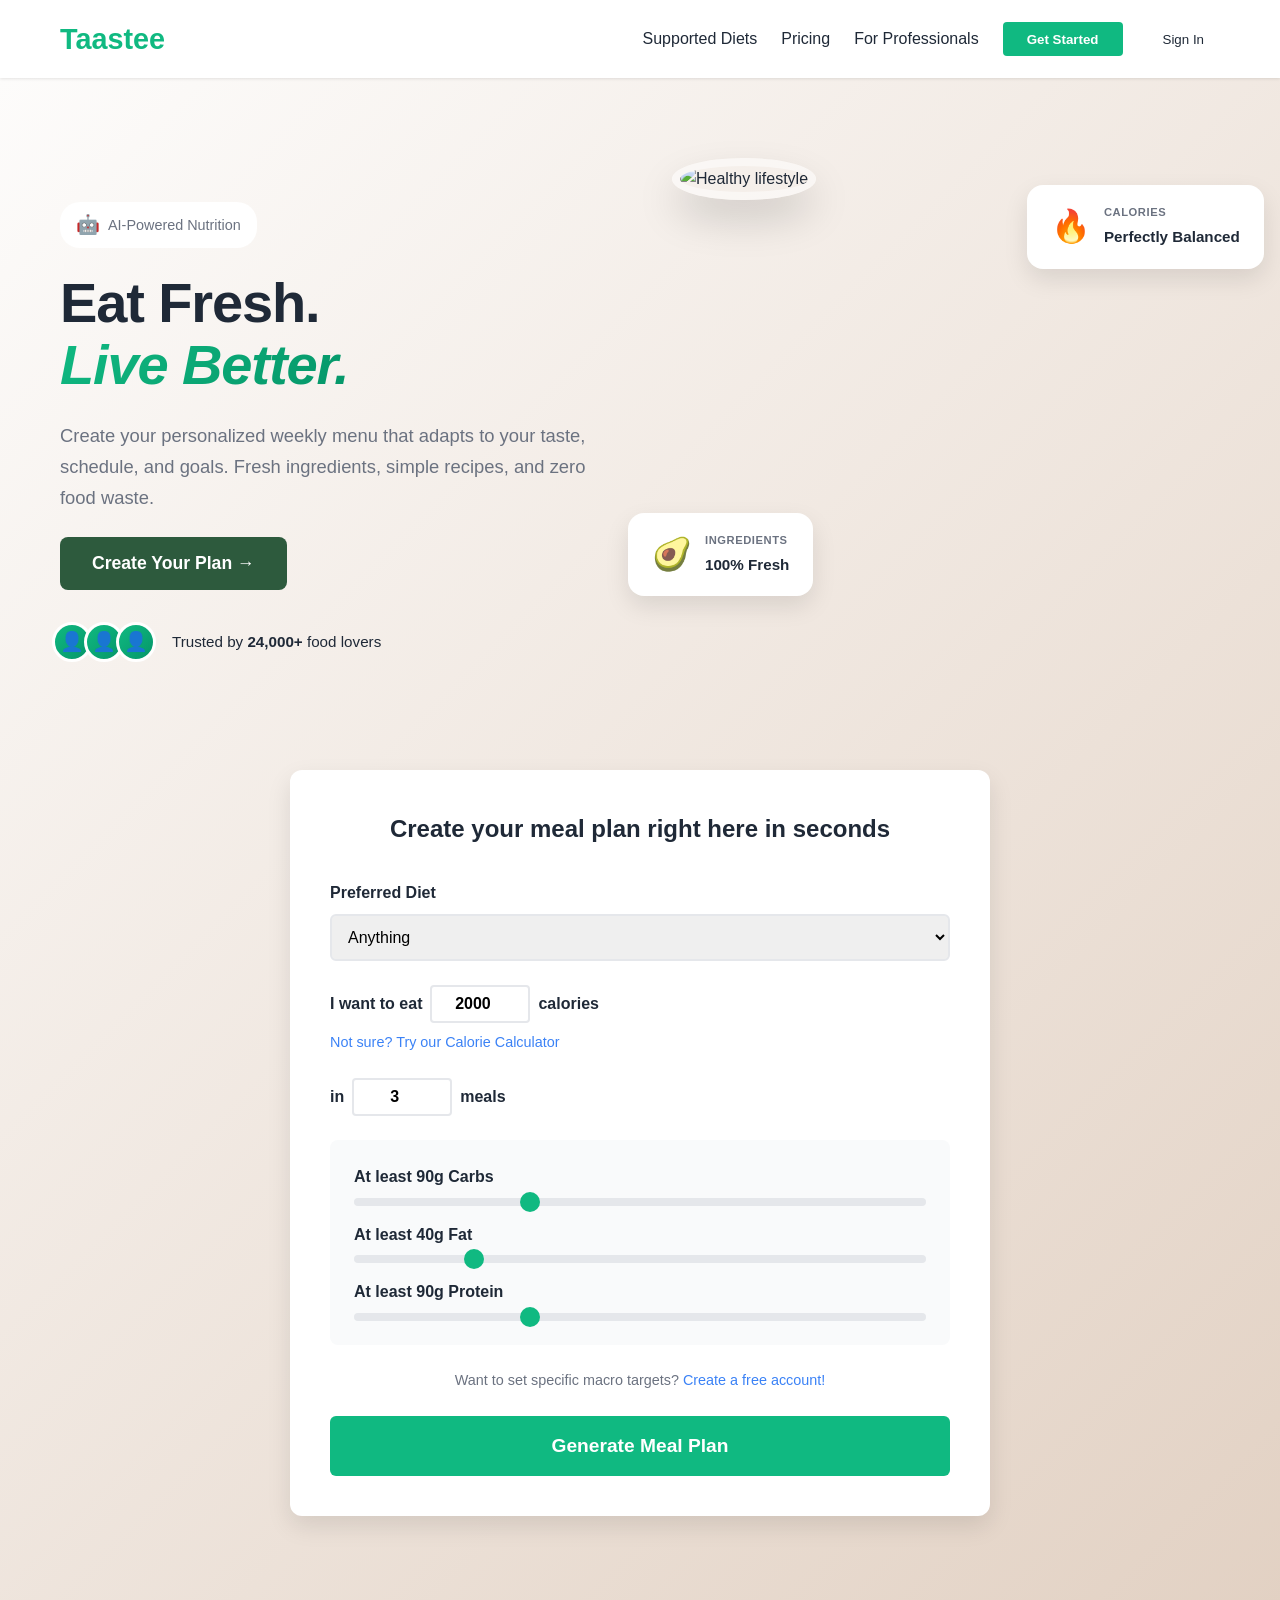
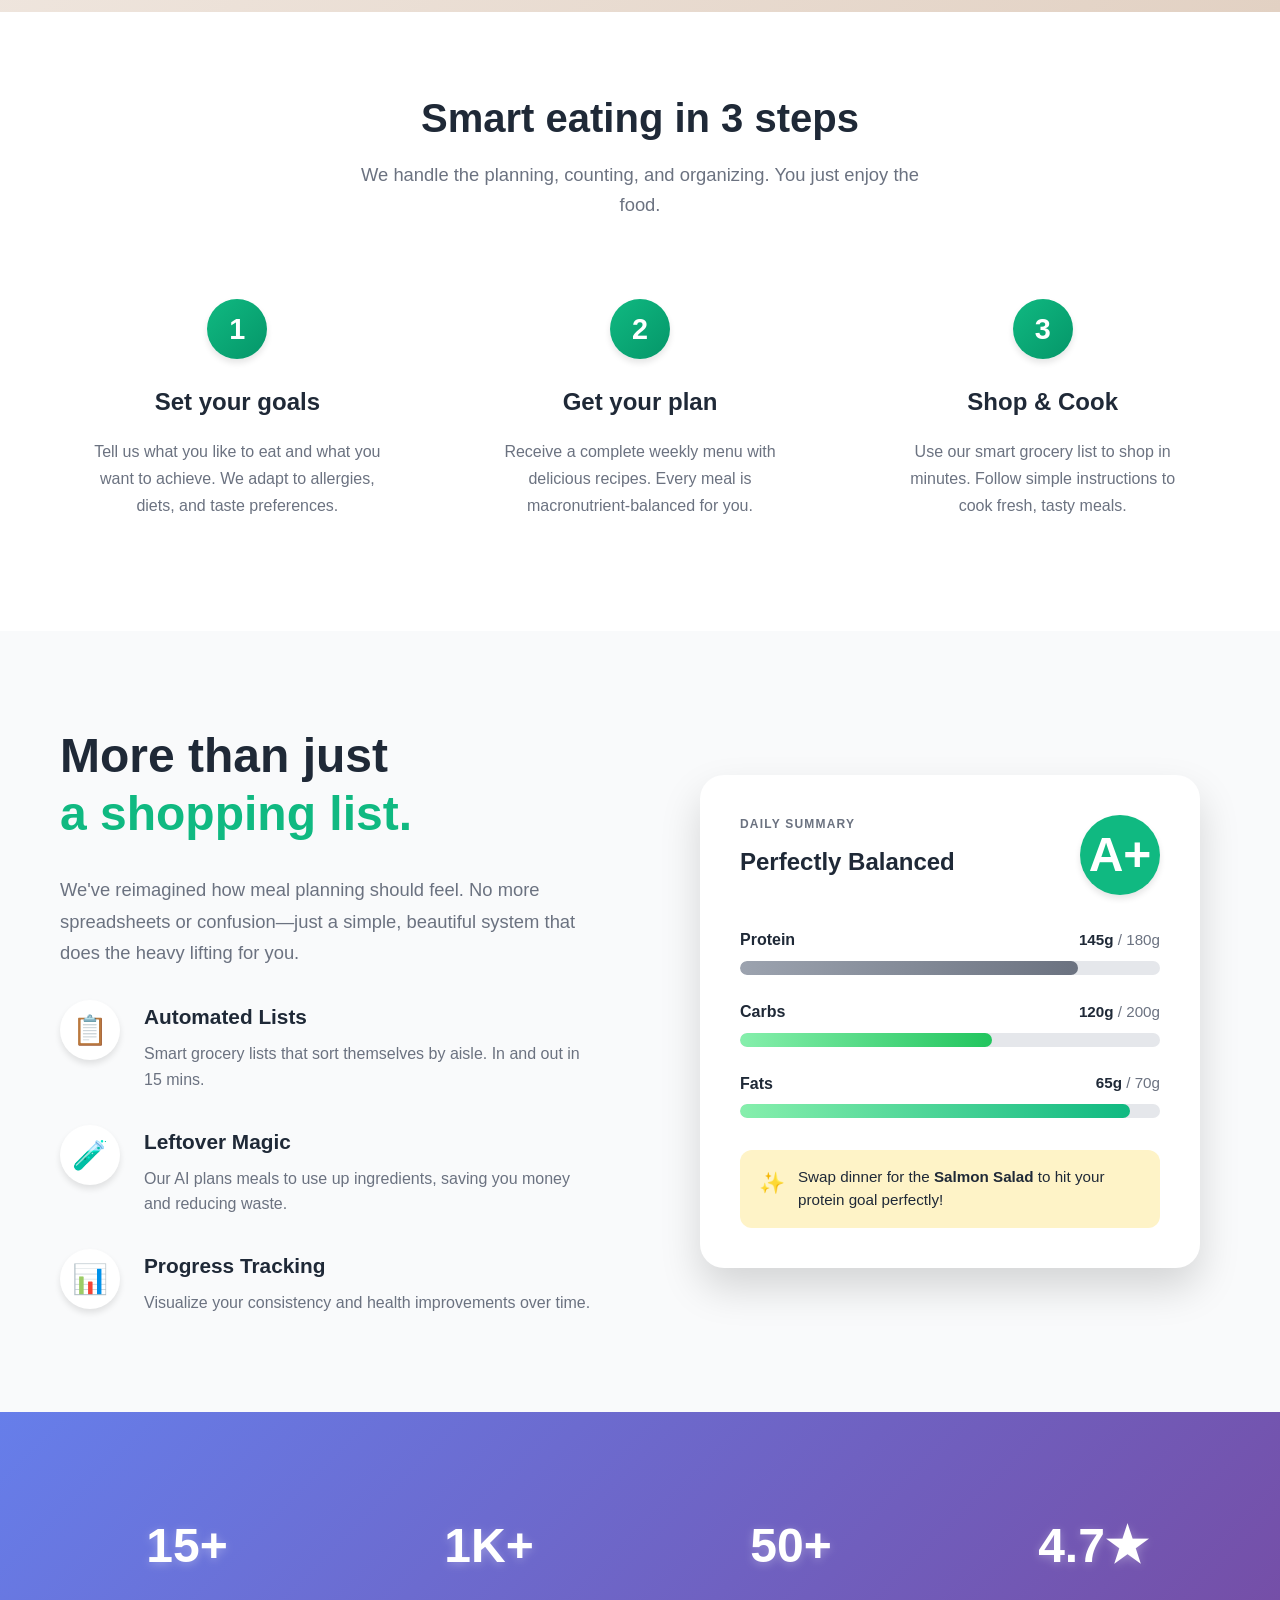
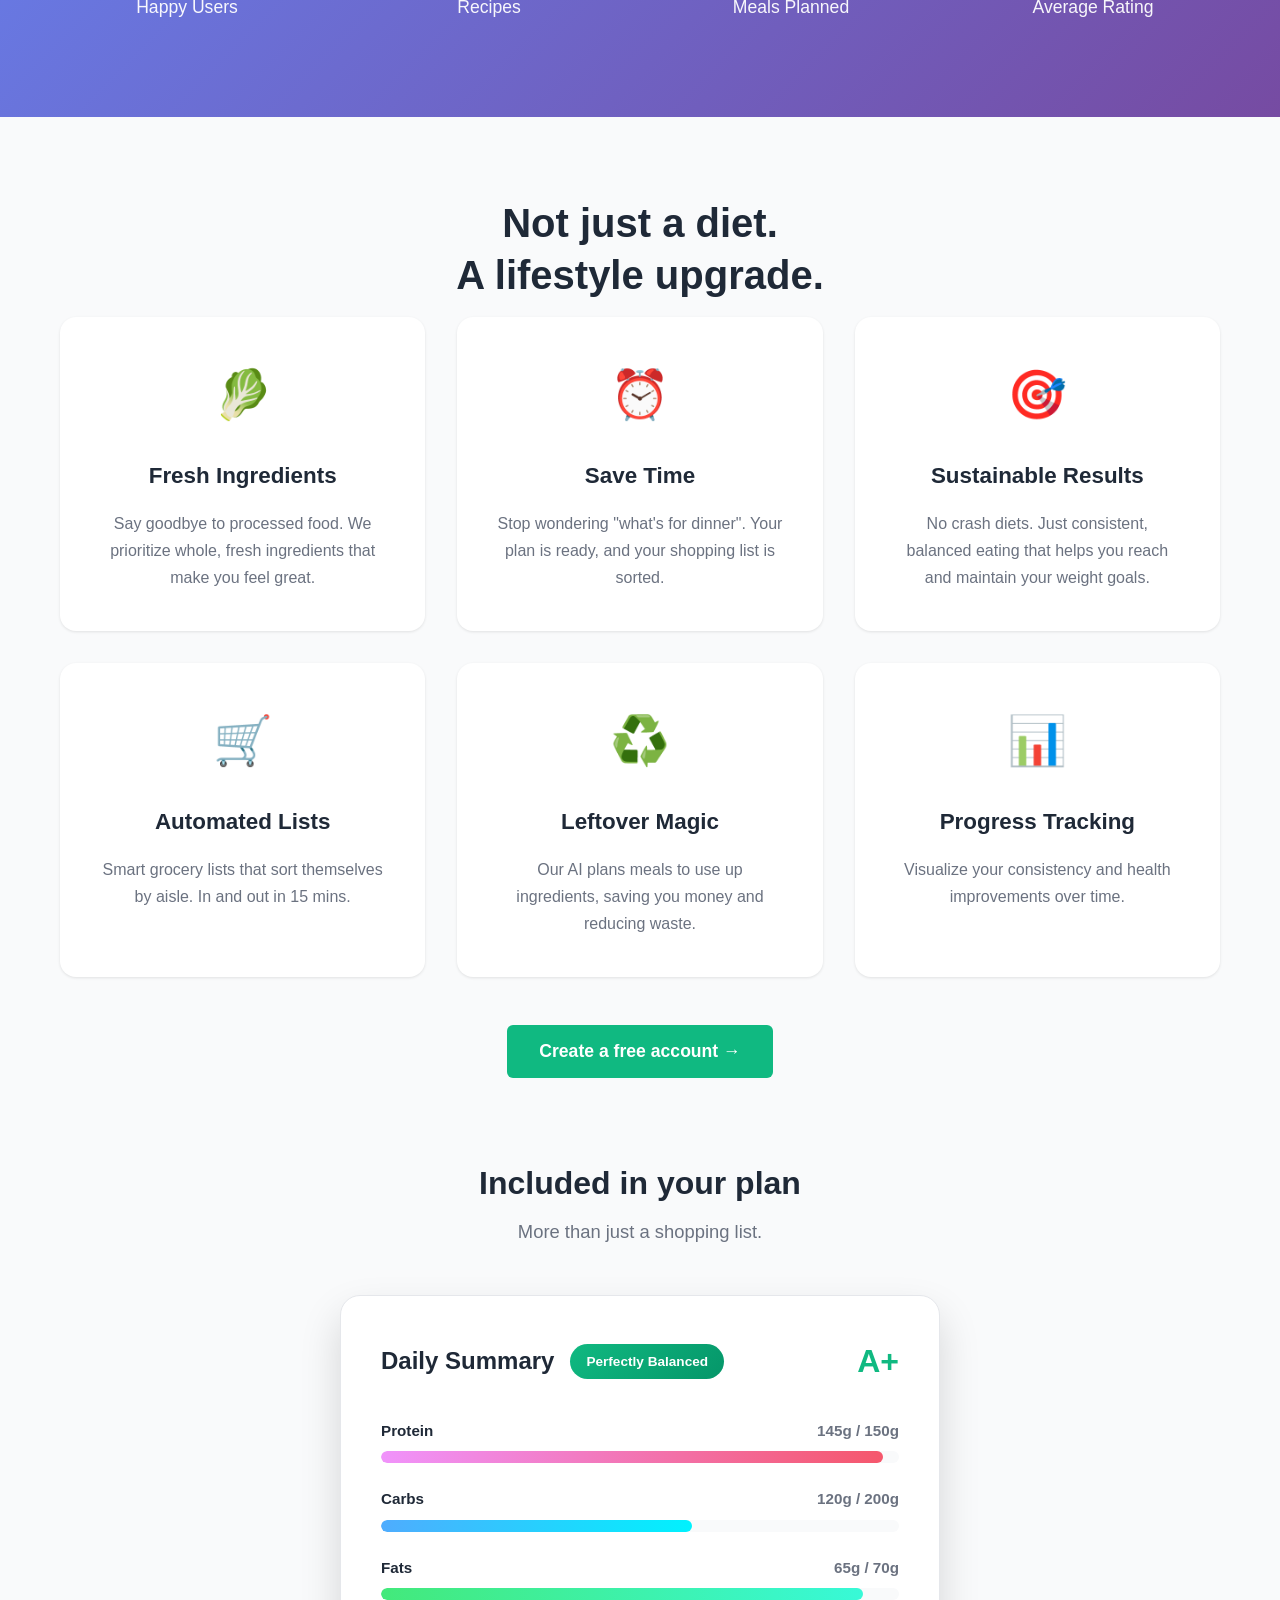
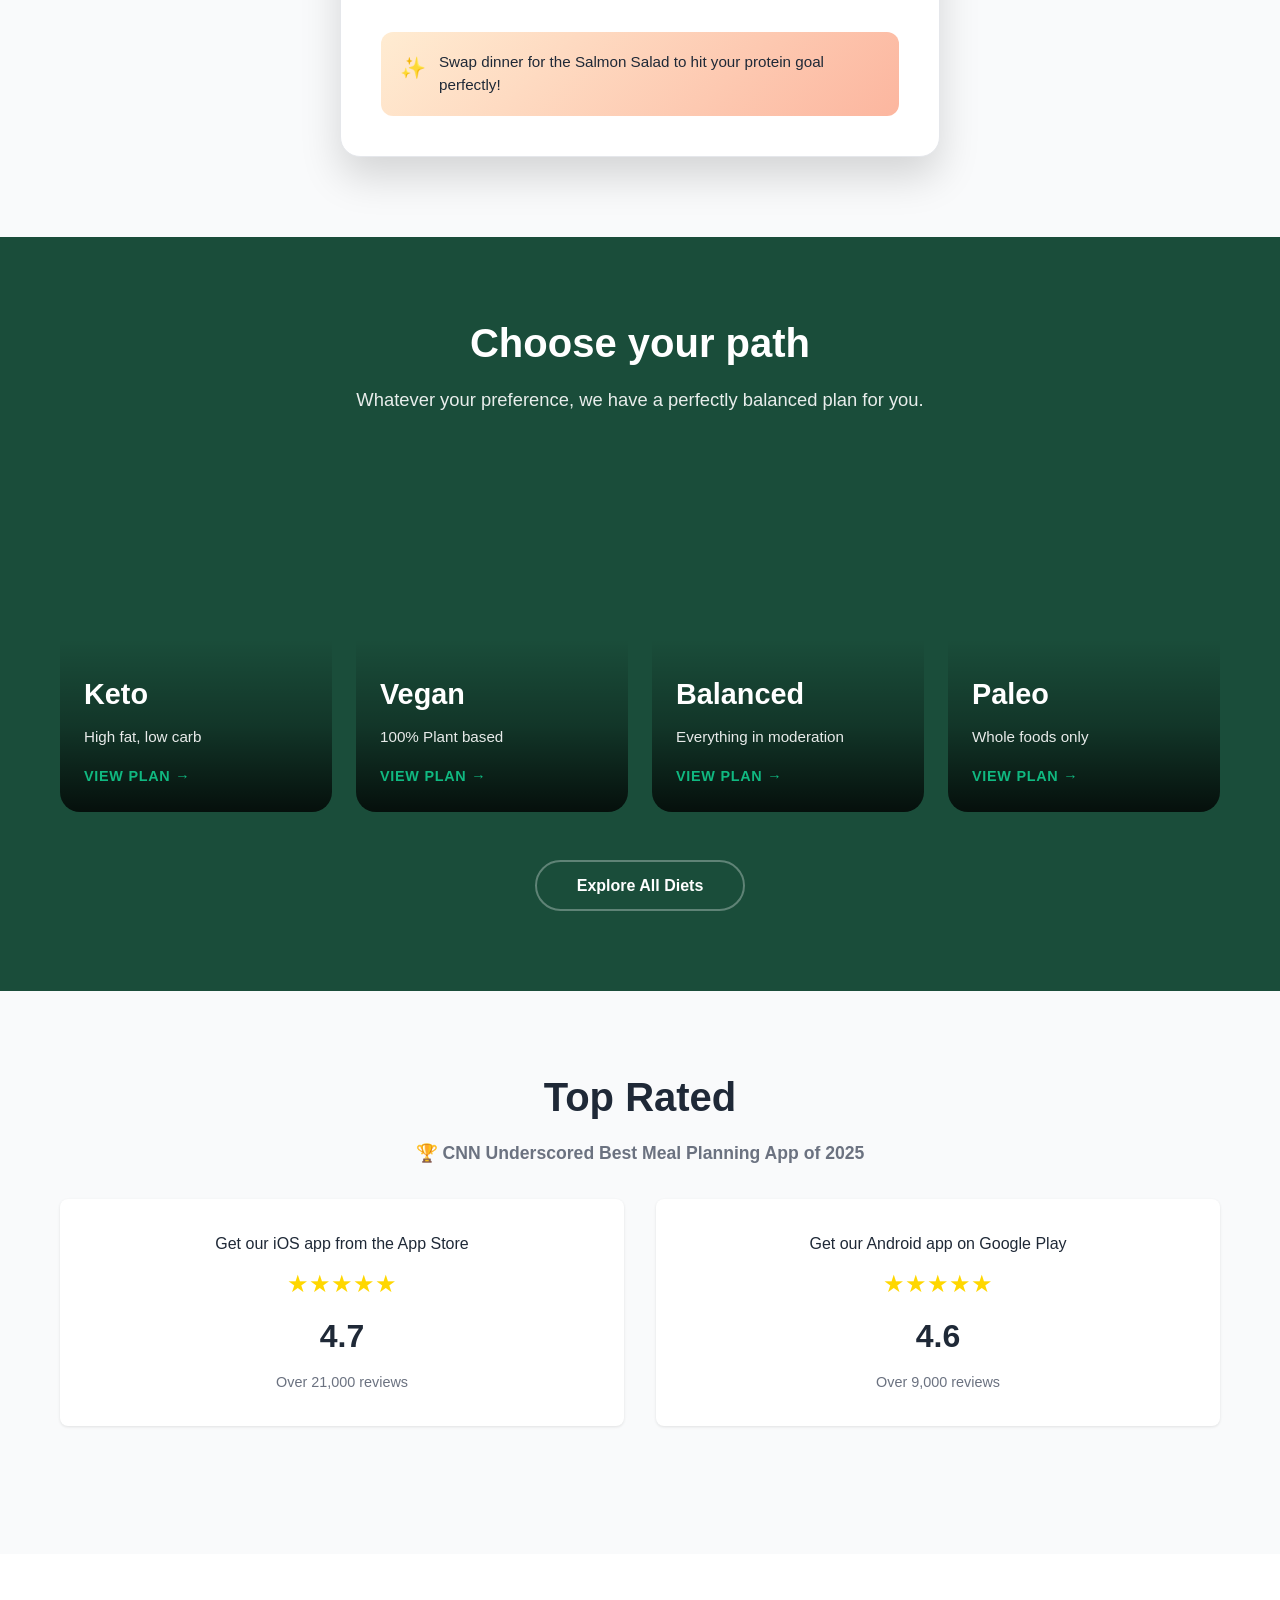
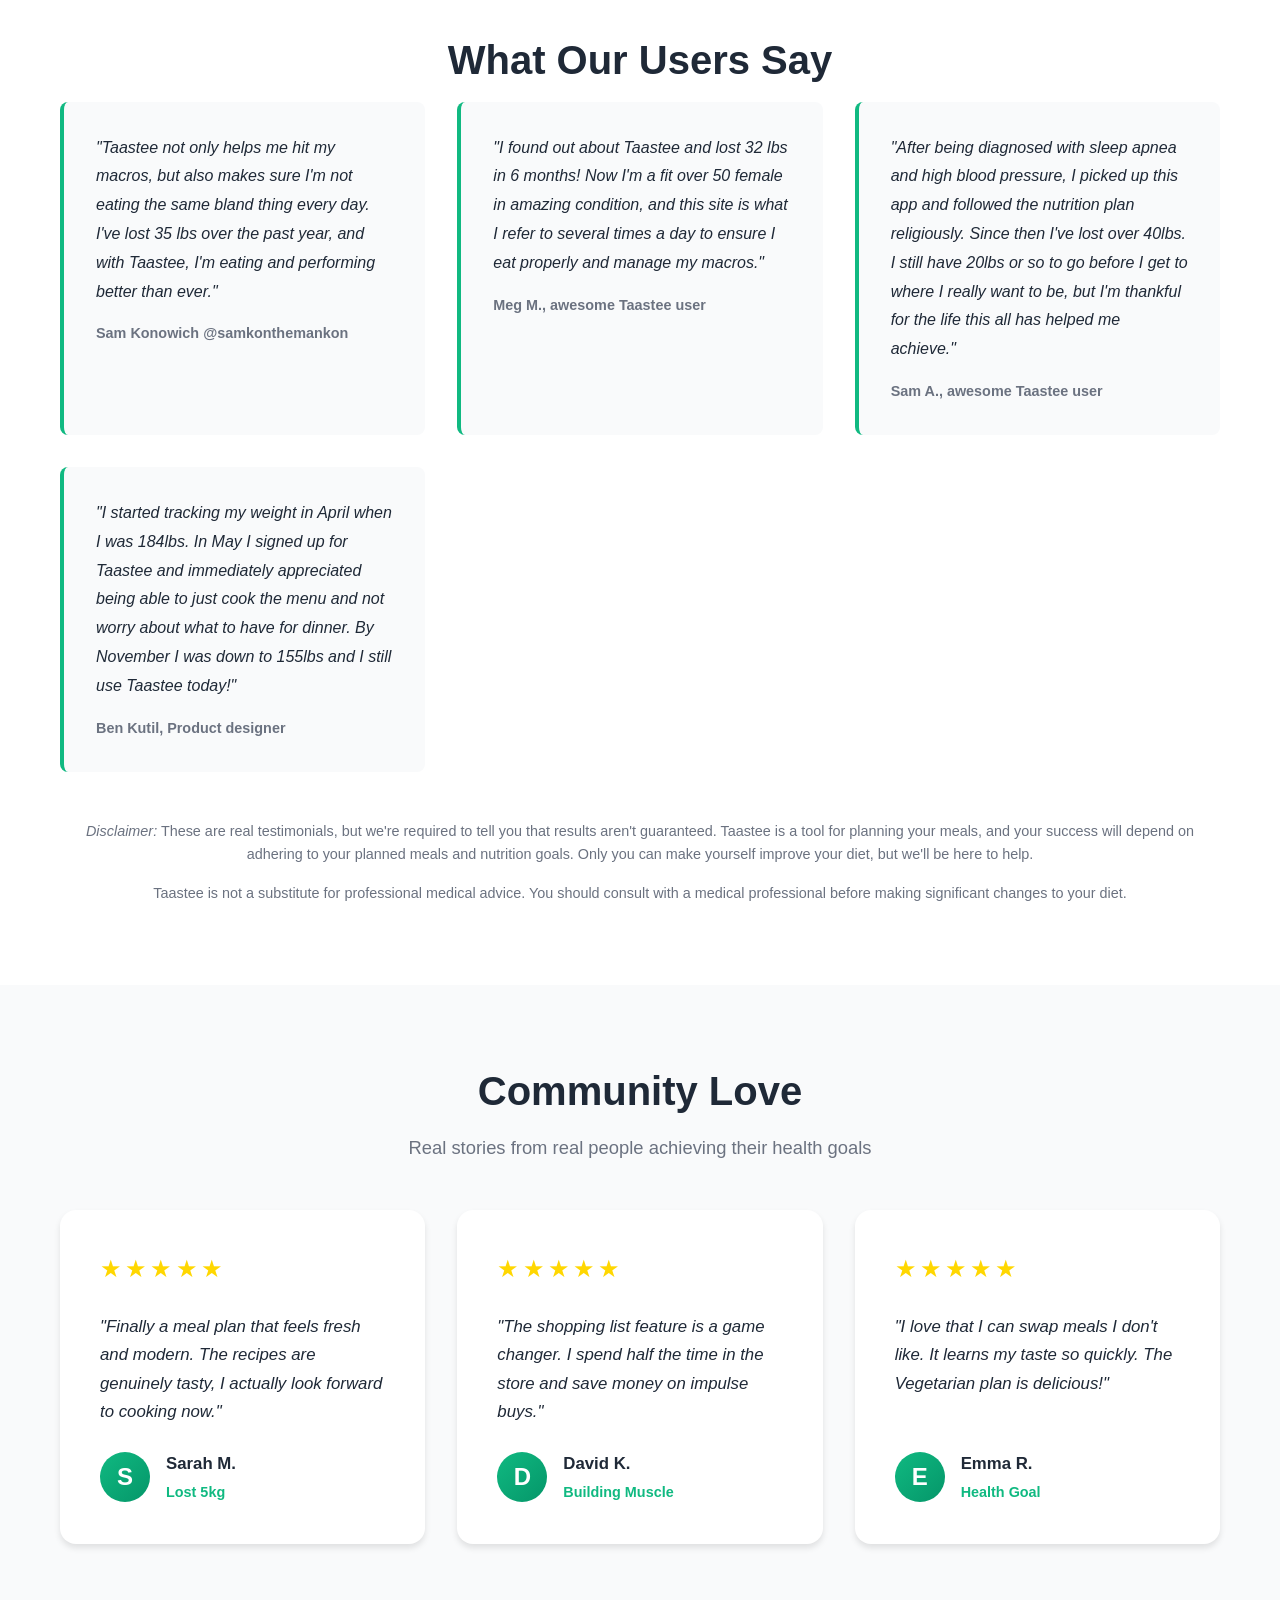
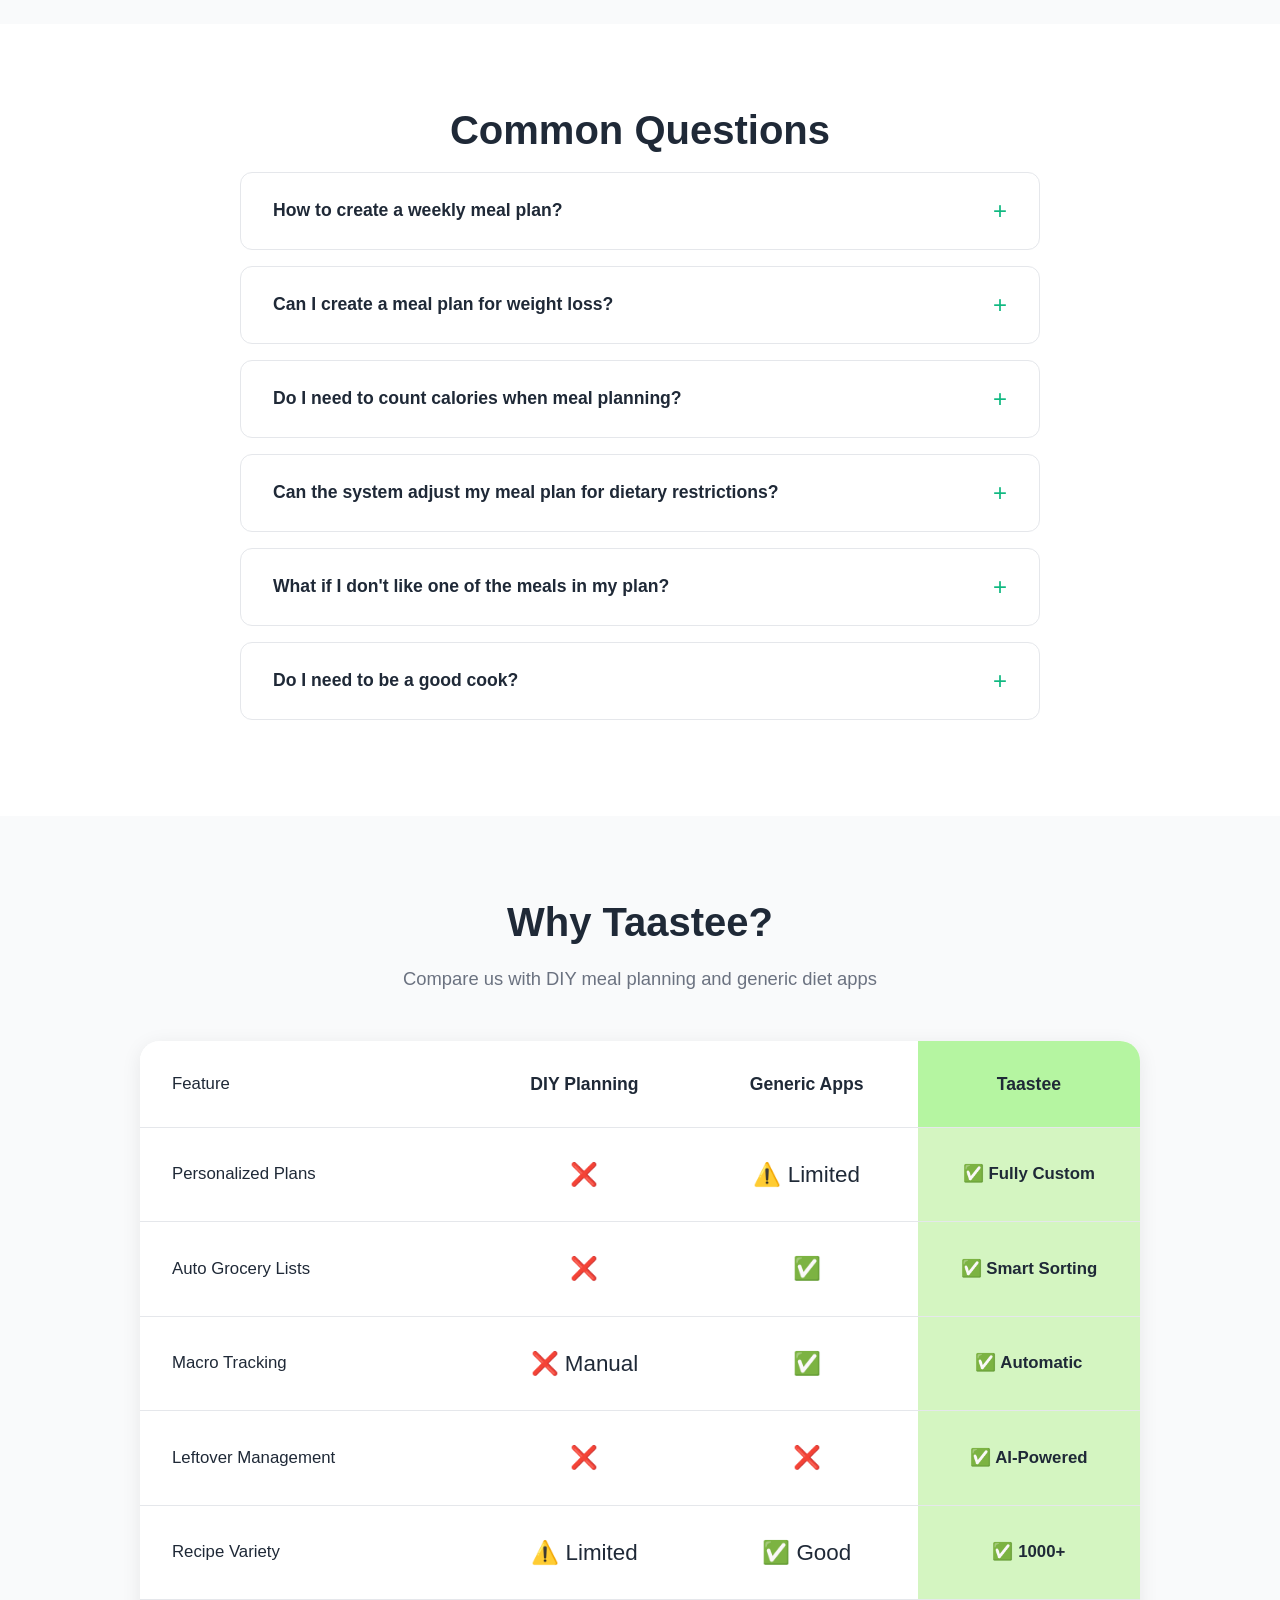
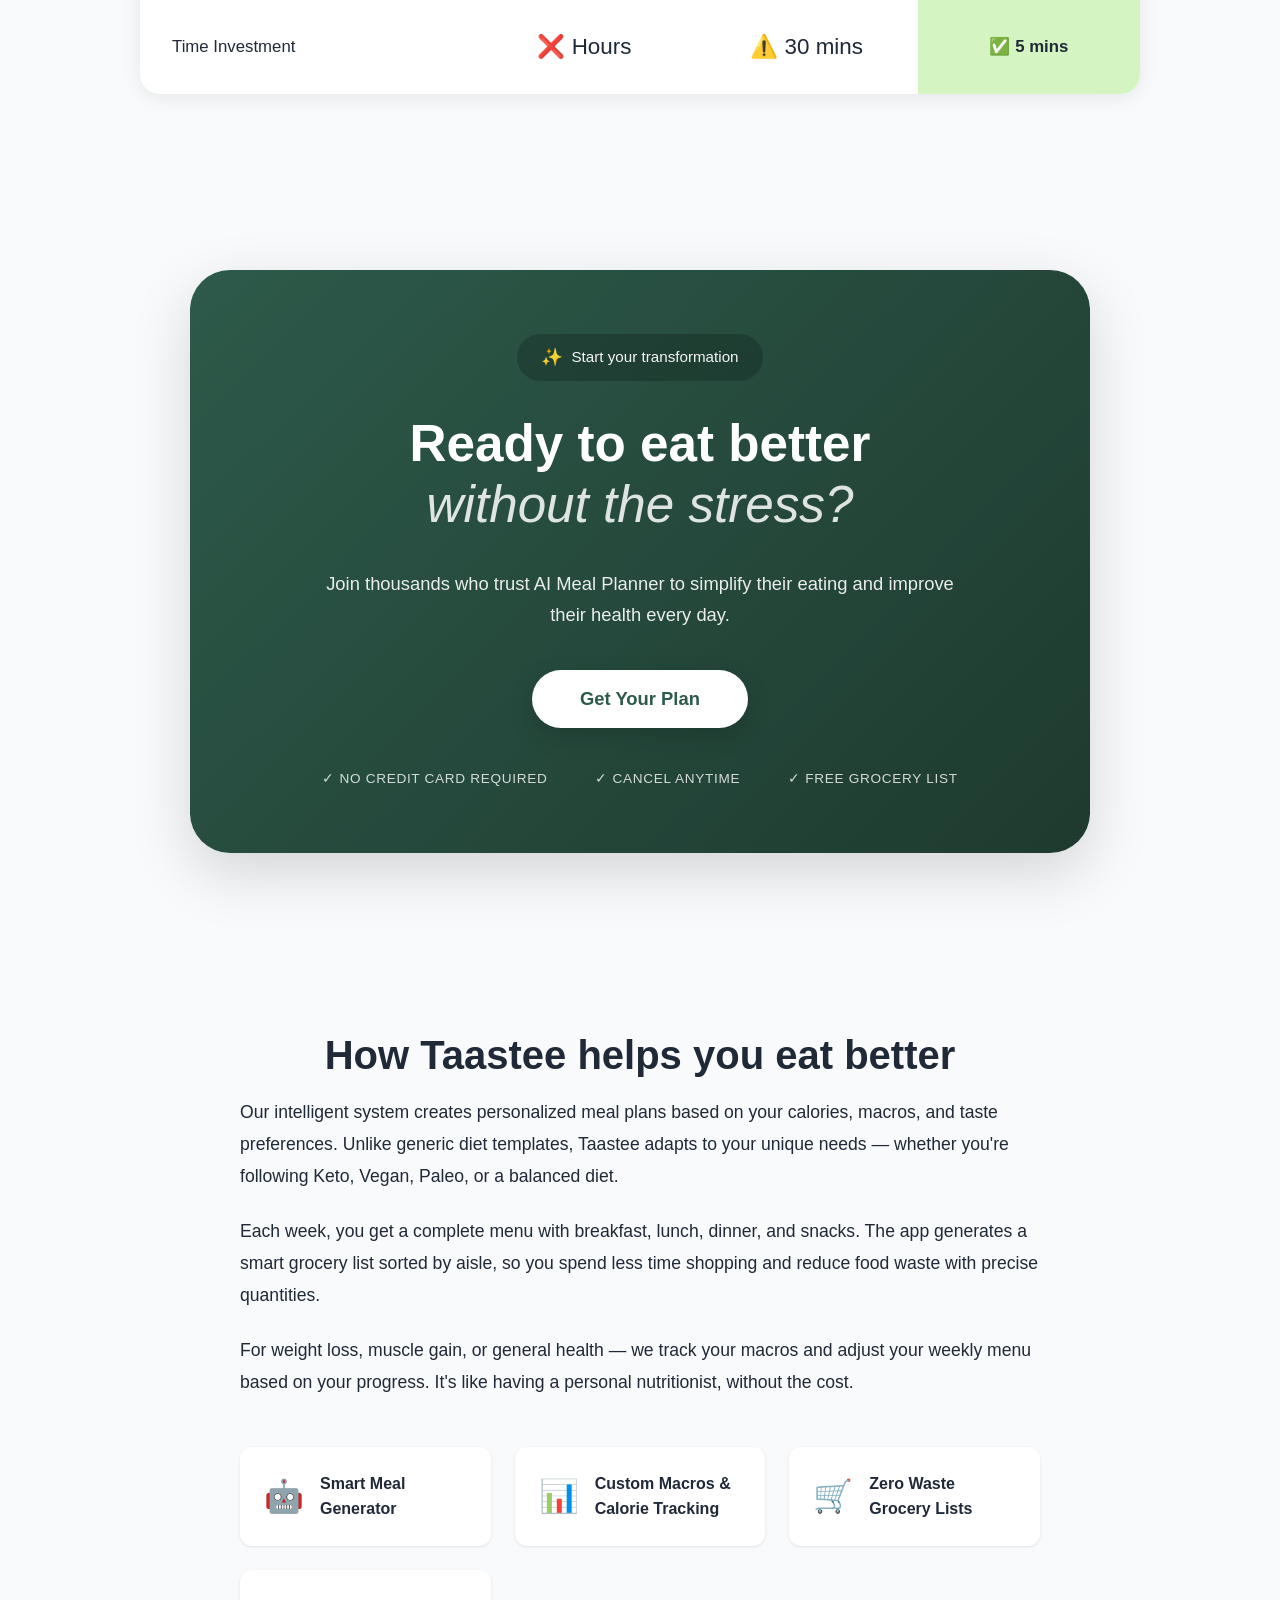
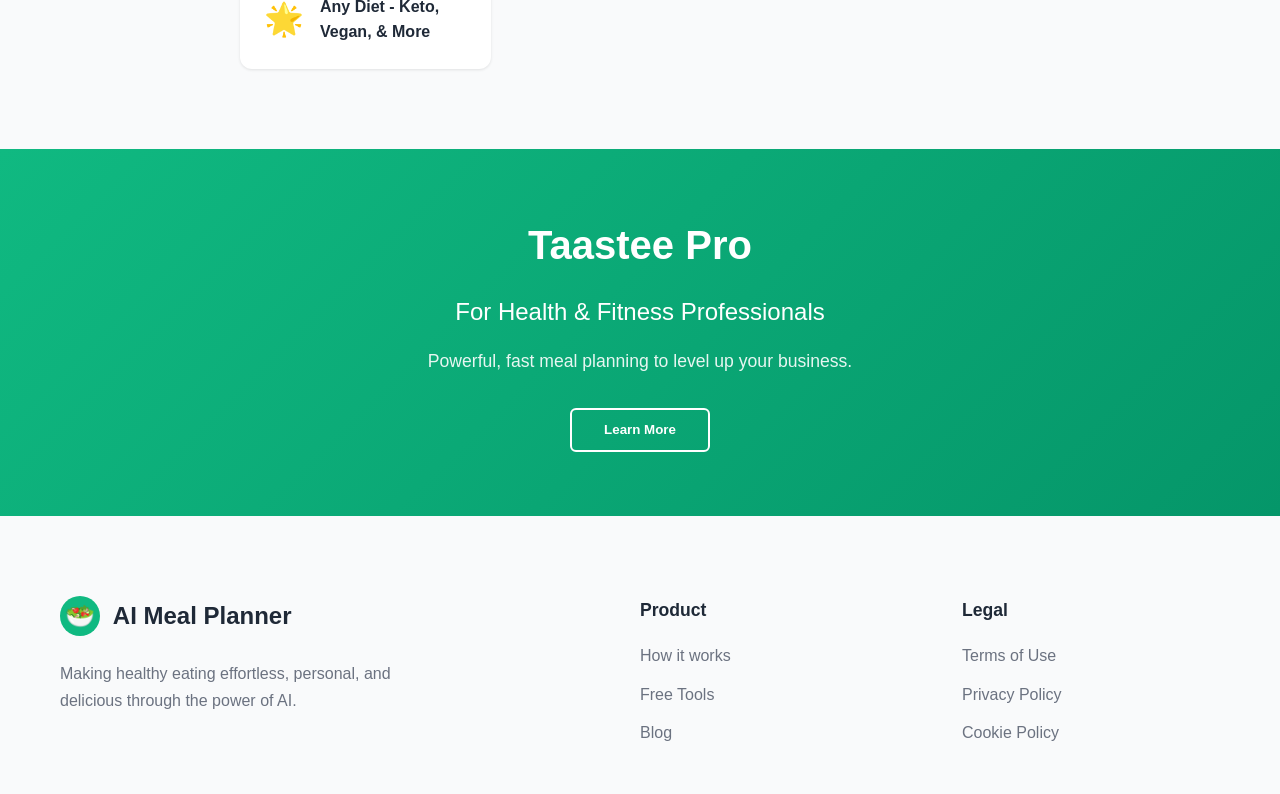
==== index.html @ df436e08 "update page" ====
<!DOCTYPE html>
<html lang="en">
<head>
    <meta charset="UTF-8">
    <meta name="viewport" content="width=device-width, initial-scale=1.0">
    <title>Taastee - Put your diet on autopilot</title>
    <link rel="stylesheet" href="styles.css">
</head>
<body>
    <!-- Navigation -->
    <nav class="navbar">
        <div class="container">
            <div class="nav-brand">
                <h1>Taastee</h1>
            </div>
            <div class="nav-links">
                <a href="#supported-diets">Supported Diets</a>
                <a href="#pricing">Pricing</a>
                <a href="#professionals">For Professionals</a>
                <a href="onboarding.html"><button class="btn-secondary">Get Started</button></a>
                <button class="btn-link">Sign In</button>
            </div>
        </div>
    </nav>

    <!-- Hero Section -->
    <section class="hero">
        <div class="container">
            <div class="hero-grid">
                <!-- Left Column -->
                <div class="hero-left">
                    <div class="trust-badge">
                        <span class="emoji">🤖</span> AI-Powered Nutrition
                    </div>
                    <h1 class="hero-title">Eat Fresh. <br><span class="highlight">Live Better.</span></h1>
                    <p class="hero-subtitle">
                        Create your personalized weekly menu that adapts to your taste, schedule, and goals. 
                        Fresh ingredients, simple recipes, and zero food waste.
                    </p>
                    <button class="btn-hero-cta" onclick="window.location.href='onboarding.html'">Create Your Plan →</button>
                    
                    <div class="trust-users">
                        <div class="user-avatars">
                            <div class="avatar">👤</div>
                            <div class="avatar">👤</div>
                            <div class="avatar">👤</div>
                        </div>
                        <p>Trusted by <strong>24,000+</strong> food lovers</p>
                    </div>
                </div>
                
                <!-- Right Column -->
                <div class="hero-right">
                    <div class="hero-image-container">
                        <img src="https://ai-mealplan.com/images/landing.png" alt="Healthy lifestyle" class="hero-image">
                        
                        <!-- Floating Badge: Calories -->
                        <div class="floating-badge badge-calories">
                            <span class="badge-emoji">🔥</span>
                            <div class="badge-text">
                                <small>CALORIES</small>
                                <strong>Perfectly Balanced</strong>
                            </div>
                        </div>
                        
                        <!-- Floating Badge: Ingredients -->
                        <div class="floating-badge badge-ingredients">
                            <span class="badge-emoji">🥑</span>
                            <div class="badge-text">
                                <small>INGREDIENTS</small>
                                <strong>100% Fresh</strong>
                            </div>
                        </div>
                    </div>
                </div>
            </div>
            
            <!-- Meal Plan Generator -->
            <div class="meal-plan-generator">
                <h2>Create your meal plan right here in seconds</h2>
                
                <div class="generator-form">
                    <div class="form-group">
                        <label>Preferred Diet</label>
                        <select id="diet-select" class="form-control">
                            <option value="anything">Anything</option>
                            <option value="keto">Keto</option>
                            <option value="mediterranean">Mediterranean</option>
                            <option value="paleo">Paleo</option>
                            <option value="vegan">Vegan</option>
                            <option value="vegetarian">Vegetarian</option>
                        </select>
                    </div>

                    <div class="form-group">
                        <label>I want to eat <input type="number" id="calories-input" class="calories-input" value="2000" min="1000" max="5000"> calories</label>
                        <a href="#" class="link-text">Not sure? Try our Calorie Calculator</a>
                    </div>

                    <div class="form-group">
                        <label>in <input type="number" id="meals-input" class="meals-input" value="3" min="1" max="6"> meals</label>
                    </div>

                    <div class="macros-group">
                        <div class="macro-item">
                            <label>At least <strong id="carbs-display">90g</strong> Carbs</label>
                            <input type="range" id="carbs-slider" class="macro-slider" min="0" max="300" value="90">
                        </div>
                        <div class="macro-item">
                            <label>At least <strong id="fat-display">40g</strong> Fat</label>
                            <input type="range" id="fat-slider" class="macro-slider" min="0" max="200" value="40">
                        </div>
                        <div class="macro-item">
                            <label>At least <strong id="protein-display">90g</strong> Protein</label>
                            <input type="range" id="protein-slider" class="macro-slider" min="0" max="300" value="90">
                        </div>
                    </div>

                    <p class="account-prompt">Want to set specific macro targets? <a href="onboarding.html">Create a free account!</a></p>

                    <button id="generate-btn" class="btn-primary btn-large" onclick="window.location.href='onboarding.html'">Generate Meal Plan</button>
                </div>

                <div id="meal-plan-result" class="meal-plan-result hidden"></div>
            </div>
        </div>
    </section>

    <!-- How It Works Section -->
    <section class="how-it-works">
        <div class="container">
            <h2 class="section-title">Smart eating in 3 steps</h2>
            <p class="section-subtitle">We handle the planning, counting, and organizing. You just enjoy the food.</p>
            
            <div class="steps-grid">
                <div class="step-card">
                    <div class="step-number">1</div>
                    <h3>Set your goals</h3>
                    <p>Tell us what you like to eat and what you want to achieve. We adapt to allergies, diets, and taste preferences.</p>
                </div>
                
                <div class="step-card">
                    <div class="step-number">2</div>
                    <h3>Get your plan</h3>
                    <p>Receive a complete weekly menu with delicious recipes. Every meal is macronutrient-balanced for you.</p>
                </div>
                
                <div class="step-card">
                    <div class="step-number">3</div>
                    <h3>Shop & Cook</h3>
                    <p>Use our smart grocery list to shop in minutes. Follow simple instructions to cook fresh, tasty meals.</p>
                </div>
            </div>
        </div>
    </section>

    <!-- More Than Just Section -->
    <section class="more-than-just">
        <div class="container">
            <div class="more-than-grid">
                <!-- Left Column -->
                <div class="more-than-left">
                    <h2 class="more-than-title">More than just <br><span class="highlight-green">a shopping list.</span></h2>
                    <p class="more-than-subtitle">We've reimagined how meal planning should feel. No more spreadsheets or confusion—just a simple, beautiful system that does the heavy lifting for you.</p>
                    
                    <div class="feature-list">
                        <div class="feature-list-item">
                            <div class="feature-icon-circle">
                                <span>📋</span>
                            </div>
                            <div class="feature-content">
                                <h3>Automated Lists</h3>
                                <p>Smart grocery lists that sort themselves by aisle. In and out in 15 mins.</p>
                            </div>
                        </div>
                        
                        <div class="feature-list-item">
                            <div class="feature-icon-circle">
                                <span>🧪</span>
                            </div>
                            <div class="feature-content">
                                <h3>Leftover Magic</h3>
                                <p>Our AI plans meals to use up ingredients, saving you money and reducing waste.</p>
                            </div>
                        </div>
                        
                        <div class="feature-list-item">
                            <div class="feature-icon-circle">
                                <span>📊</span>
                            </div>
                            <div class="feature-content">
                                <h3>Progress Tracking</h3>
                                <p>Visualize your consistency and health improvements over time.</p>
                            </div>
                        </div>
                    </div>
                </div>
                
                <!-- Right Column -->
                <div class="more-than-right">
                    <div class="daily-summary-card-large">
                        <div class="summary-header-large">
                            <div class="summary-header-top">
                                <div>
                                    <p class="summary-label">DAILY SUMMARY</p>
                                    <h3 class="summary-status">Perfectly Balanced</h3>
                                </div>
                                <span class="summary-grade-large">A+</span>
                            </div>
                        </div>
                        
                        <div class="macro-bars-large">
                            <div class="macro-bar-item-large">
                                <div class="macro-bar-header">
                                    <span class="macro-name">Protein</span>
                                    <span class="macro-values"><strong>145g</strong> / 180g</span>
                                </div>
                                <div class="progress-bar-large">
                                    <div class="progress-fill-large protein" style="width: 80.5%;"></div>
                                </div>
                            </div>
                            
                            <div class="macro-bar-item-large">
                                <div class="macro-bar-header">
                                    <span class="macro-name">Carbs</span>
                                    <span class="macro-values"><strong>120g</strong> / 200g</span>
                                </div>
                                <div class="progress-bar-large">
                                    <div class="progress-fill-large carbs" style="width: 60%;"></div>
                                </div>
                            </div>
                            
                            <div class="macro-bar-item-large">
                                <div class="macro-bar-header">
                                    <span class="macro-name">Fats</span>
                                    <span class="macro-values"><strong>65g</strong> / 70g</span>
                                </div>
                                <div class="progress-bar-large">
                                    <div class="progress-fill-large fats" style="width: 92.8%;"></div>
                                </div>
                            </div>
                        </div>
                        
                        <div class="summary-tip-large">
                            <span class="tip-emoji">✨</span>
                            <p>Swap dinner for the <strong>Salmon Salad</strong> to hit your protein goal perfectly!</p>
                        </div>
                    </div>
                </div>
            </div>
        </div>
    </section>

    <!-- Stats Section -->
    <section class="stats-section">
        <div class="container">
            <div class="stats-grid">
                <div class="stat-item">
                    <div class="stat-number">15K+</div>
                    <p>Happy Users</p>
                </div>
                <div class="stat-item">
                    <div class="stat-number">1000+</div>
                    <p>Recipes</p>
                </div>
                <div class="stat-item">
                    <div class="stat-number">50K+</div>
                    <p>Meals Planned</p>
                </div>
                <div class="stat-item">
                    <div class="stat-number">4.7★</div>
                    <p>Average Rating</p>
                </div>
            </div>
        </div>
    </section>

    <!-- Features Section -->
    <section class="features">
        <div class="container">
            <h2 class="section-title">Not just a diet. <br>A lifestyle upgrade.</h2>
            
            <div class="features-grid">
                <div class="feature-card">
                    <div class="feature-icon">🥬</div>
                    <h3>Fresh Ingredients</h3>
                    <p>Say goodbye to processed food. We prioritize whole, fresh ingredients that make you feel great.</p>
                </div>
                
                <div class="feature-card">
                    <div class="feature-icon">⏰</div>
                    <h3>Save Time</h3>
                    <p>Stop wondering "what's for dinner". Your plan is ready, and your shopping list is sorted.</p>
                </div>
                
                <div class="feature-card">
                    <div class="feature-icon">🎯</div>
                    <h3>Sustainable Results</h3>
                    <p>No crash diets. Just consistent, balanced eating that helps you reach and maintain your weight goals.</p>
                </div>
                
                <div class="feature-card">
                    <div class="feature-icon">🛒</div>
                    <h3>Automated Lists</h3>
                    <p>Smart grocery lists that sort themselves by aisle. In and out in 15 mins.</p>
                </div>
                
                <div class="feature-card">
                    <div class="feature-icon">♻️</div>
                    <h3>Leftover Magic</h3>
                    <p>Our AI plans meals to use up ingredients, saving you money and reducing waste.</p>
                </div>
                
                <div class="feature-card">
                    <div class="feature-icon">📊</div>
                    <h3>Progress Tracking</h3>
                    <p>Visualize your consistency and health improvements over time.</p>
                </div>
            </div>

            <div class="cta-section">
                <a href="onboarding.html"><button class="btn-primary">Create a free account →</button></a>
            </div>

            <!-- Progress Tracking Showcase -->
            <div class="progress-showcase">
                <h3>Included in your plan</h3>
                <p class="showcase-subtitle">More than just a shopping list.</p>
                
                <div class="daily-summary-card">
                    <div class="summary-header">
                        <h4>Daily Summary</h4>
                        <span class="summary-badge">Perfectly Balanced</span>
                        <span class="summary-grade">A+</span>
                    </div>
                    <div class="macro-bars">
                        <div class="macro-bar-item">
                            <label>Protein <span>145g / 150g</span></label>
                            <div class="progress-bar">
                                <div class="progress-fill protein" style="width: 97%;"></div>
                            </div>
                        </div>
                        <div class="macro-bar-item">
                            <label>Carbs <span>120g / 200g</span></label>
                            <div class="progress-bar">
                                <div class="progress-fill carbs" style="width: 60%;"></div>
                            </div>
                        </div>
                        <div class="macro-bar-item">
                            <label>Fats <span>65g / 70g</span></label>
                            <div class="progress-bar">
                                <div class="progress-fill fats" style="width: 93%;"></div>
                            </div>
                        </div>
                    </div>
                    <div class="summary-tip">
                        <span class="tip-emoji">✨</span>
                        <p>Swap dinner for the Salmon Salad to hit your protein goal perfectly!</p>
                    </div>
                </div>
            </div>
        </div>
    </section>

    <!-- Diet Plans Section -->
    <section class="diet-plans">
        <div class="container">
            <h2 class="section-title">Choose your path</h2>
            <p class="section-subtitle">Whatever your preference, we have a perfectly balanced plan for you.</p>
            
            <div class="diet-cards-grid">
                <a href="onboarding.html" class="diet-card">
                    <div class="diet-card-image" style="background-image: url('https://ai-mealplan.com/images/keto_plan.webp');">
                        <div class="diet-card-overlay">
                            <h3>Keto</h3>
                            <p>High fat, low carb</p>
                            <span class="diet-link">VIEW PLAN →</span>
                        </div>
                    </div>
                </a>
                
                <a href="onboarding.html" class="diet-card">
                    <div class="diet-card-image" style="background-image: url('https://ai-mealplan.com/images/vegan.webp');">
                        <div class="diet-card-overlay">
                            <h3>Vegan</h3>
                            <p>100% Plant based</p>
                            <span class="diet-link">VIEW PLAN →</span>
                        </div>
                    </div>
                </a>
                
                <a href="onboarding.html" class="diet-card">
                    <div class="diet-card-image" style="background-image: url('https://ai-mealplan.com/images/balanced.webp');">
                        <div class="diet-card-overlay">
                            <h3>Balanced</h3>
                            <p>Everything in moderation</p>
                            <span class="diet-link">VIEW PLAN →</span>
                        </div>
                    </div>
                </a>
                
                <a href="onboarding.html" class="diet-card">
                    <div class="diet-card-image" style="background-image: url('https://ai-mealplan.com/images/paleo.webp');">
                        <div class="diet-card-overlay">
                            <h3>Paleo</h3>
                            <p>Whole foods only</p>
                            <span class="diet-link">VIEW PLAN →</span>
                        </div>
                    </div>
                </a>
            </div>
            
            <div class="cta-section">
                <button class="btn-explore-diets">Explore All Diets</button>
            </div>
        </div>
    </section>

    <!-- Ratings Section -->
    <section class="ratings">
        <div class="container">
            <h2 class="section-title">Top Rated</h2>
            <p class="rating-badge">🏆 CNN Underscored Best Meal Planning App of 2025</p>
            
            <div class="ratings-grid">
                <div class="rating-item">
                    <p>Get our iOS app from the App Store</p>
                    <div class="stars">★★★★★</div>
                    <p class="rating-text"><strong>4.7</strong></p>
                    <p class="rating-count">Over 21,000 reviews</p>
                </div>
                
                <div class="rating-item">
                    <p>Get our Android app on Google Play</p>
                    <div class="stars">★★★★★</div>
                    <p class="rating-text"><strong>4.6</strong></p>
                    <p class="rating-count">Over 9,000 reviews</p>
                </div>
            </div>
        </div>
    </section>

    <!-- Testimonials Section -->
    <section class="testimonials">
        <div class="container">
            <h2 class="section-title">What Our Users Say</h2>
            
            <div class="testimonials-grid">
                <div class="testimonial-card">
                    <blockquote>
                        "Taastee not only helps me hit my macros, but also makes sure I'm not eating the same bland thing every day. I've lost 35 lbs over the past year, and with Taastee, I'm eating and performing better than ever."
                    </blockquote>
                    <cite>Sam Konowich @samkonthemankon</cite>
                </div>
                
                <div class="testimonial-card">
                    <blockquote>
                        "I found out about Taastee and lost 32 lbs in 6 months! Now I'm a fit over 50 female in amazing condition, and this site is what I refer to several times a day to ensure I eat properly and manage my macros."
                    </blockquote>
                    <cite>Meg M., awesome Taastee user</cite>
                </div>
                
                <div class="testimonial-card">
                    <blockquote>
                        "After being diagnosed with sleep apnea and high blood pressure, I picked up this app and followed the nutrition plan religiously. Since then I've lost over 40lbs. I still have 20lbs or so to go before I get to where I really want to be, but I'm thankful for the life this all has helped me achieve."
                    </blockquote>
                    <cite>Sam A., awesome Taastee user</cite>
                </div>
                
                <div class="testimonial-card">
                    <blockquote>
                        "I started tracking my weight in April when I was 184lbs. In May I signed up for Taastee and immediately appreciated being able to just cook the menu and not worry about what to have for dinner. By November I was down to 155lbs and I still use Taastee today!"
                    </blockquote>
                    <cite>Ben Kutil, Product designer</cite>
                </div>
            </div>

            <p class="disclaimer">
                <em>Disclaimer:</em> These are real testimonials, but we're required to tell you that results aren't guaranteed. 
                Taastee is a tool for planning your meals, and your success will depend on adhering to your planned meals and nutrition goals. 
                Only you can make yourself improve your diet, but we'll be here to help.
            </p>
            <p class="disclaimer">
                Taastee is not a substitute for professional medical advice. You should consult with a medical professional before making significant changes to your diet.
            </p>
        </div>
    </section>

    <!-- Community Love Section -->
    <section class="community-love">
        <div class="container">
            <h2 class="section-title">Community Love</h2>
            <p class="section-subtitle">Real stories from real people achieving their health goals</p>
            
            <div class="love-cards-grid">
                <div class="love-card">
                    <div class="stars-rating">★★★★★</div>
                    <blockquote>
                        "Finally a meal plan that feels fresh and modern. The recipes are genuinely tasty, I actually look forward to cooking now."
                    </blockquote>
                    <div class="love-author">
                        <div class="author-avatar">S</div>
                        <div>
                            <strong>Sarah M.</strong>
                            <p class="author-achievement">Lost 5kg</p>
                        </div>
                    </div>
                </div>
                
                <div class="love-card">
                    <div class="stars-rating">★★★★★</div>
                    <blockquote>
                        "The shopping list feature is a game changer. I spend half the time in the store and save money on impulse buys."
                    </blockquote>
                    <div class="love-author">
                        <div class="author-avatar">D</div>
                        <div>
                            <strong>David K.</strong>
                            <p class="author-achievement">Building Muscle</p>
                        </div>
                    </div>
                </div>
                
                <div class="love-card">
                    <div class="stars-rating">★★★★★</div>
                    <blockquote>
                        "I love that I can swap meals I don't like. It learns my taste so quickly. The Vegetarian plan is delicious!"
                    </blockquote>
                    <div class="love-author">
                        <div class="author-avatar">E</div>
                        <div>
                            <strong>Emma R.</strong>
                            <p class="author-achievement">Health Goal</p>
                        </div>
                    </div>
                </div>
            </div>
        </div>
    </section>

    <!-- FAQ Section -->
    <section class="faq">
        <div class="container">
            <h2 class="section-title">Common Questions</h2>
            
            <div class="faq-list">
                <div class="faq-item">
                    <button class="faq-question">
                        <span>How to create a weekly meal plan?</span>
                        <span class="faq-icon">+</span>
                    </button>
                    <div class="faq-answer">
                        <p>Click "Generate Meal Plan" and answer a few questions about your goals, dietary preferences, and restrictions. Our system then generates a personalized weekly meal plan for you—no manual setup needed!</p>
                    </div>
                </div>
                
                <div class="faq-item">
                    <button class="faq-question">
                        <span>Can I create a meal plan for weight loss?</span>
                        <span class="faq-icon">+</span>
                    </button>
                    <div class="faq-answer">
                        <p>Absolutely! Just set your calorie target based on your weight loss goals. The system will calculate your calorie deficit and create a balanced plan that helps you lose weight sustainably—typically 0.5–1 kg per week.</p>
                    </div>
                </div>
                
                <div class="faq-item">
                    <button class="faq-question">
                        <span>Do I need to count calories when meal planning?</span>
                        <span class="faq-icon">+</span>
                    </button>
                    <div class="faq-answer">
                        <p>No! That's the beauty of Taastee. We do all the calorie and macro counting for you. Just follow the plan and enjoy your meals without obsessing over numbers.</p>
                    </div>
                </div>
                
                <div class="faq-item">
                    <button class="faq-question">
                        <span>Can the system adjust my meal plan for dietary restrictions?</span>
                        <span class="faq-icon">+</span>
                    </button>
                    <div class="faq-answer">
                        <p>Yes! Whether you're vegan, gluten-free, lactose intolerant, or have specific allergies, the system creates plans that respect your restrictions while ensuring balanced nutrition.</p>
                    </div>
                </div>
                
                <div class="faq-item">
                    <button class="faq-question">
                        <span>What if I don't like one of the meals in my plan?</span>
                        <span class="faq-icon">+</span>
                    </button>
                    <div class="faq-answer">
                        <p>Simply regenerate your meal plan, and the system will suggest alternatives that fit your macros and preferences. You can also exclude specific ingredients for future plans.</p>
                    </div>
                </div>
                
                <div class="faq-item">
                    <button class="faq-question">
                        <span>Do I need to be a good cook?</span>
                        <span class="faq-icon">+</span>
                    </button>
                    <div class="faq-answer">
                        <p>Not at all. Our recipes are designed to be simple, with clear step-by-step instructions. Most meals can be prepared in under 30 minutes.</p>
                    </div>
                </div>
            </div>
        </div>
    </section>

    <!-- Why Choose Taastee Section -->
    <section class="why-taastee">
        <div class="container">
            <h2 class="section-title">Why Taastee?</h2>
            <p class="section-subtitle">Compare us with DIY meal planning and generic diet apps</p>
            
            <div class="comparison-table">
                <div class="comparison-row comparison-header">
                    <div class="comparison-feature">Feature</div>
                    <div class="comparison-col">DIY Planning</div>
                    <div class="comparison-col">Generic Apps</div>
                    <div class="comparison-col highlight-col">Taastee</div>
                </div>
                
                <div class="comparison-row">
                    <div class="comparison-feature">Personalized Plans</div>
                    <div class="comparison-col">❌</div>
                    <div class="comparison-col">⚠️ Limited</div>
                    <div class="comparison-col highlight-col">✅ Fully Custom</div>
                </div>
                
                <div class="comparison-row">
                    <div class="comparison-feature">Auto Grocery Lists</div>
                    <div class="comparison-col">❌</div>
                    <div class="comparison-col">✅</div>
                    <div class="comparison-col highlight-col">✅ Smart Sorting</div>
                </div>
                
                <div class="comparison-row">
                    <div class="comparison-feature">Macro Tracking</div>
                    <div class="comparison-col">❌ Manual</div>
                    <div class="comparison-col">✅</div>
                    <div class="comparison-col highlight-col">✅ Automatic</div>
                </div>
                
                <div class="comparison-row">
                    <div class="comparison-feature">Leftover Management</div>
                    <div class="comparison-col">❌</div>
                    <div class="comparison-col">❌</div>
                    <div class="comparison-col highlight-col">✅ AI-Powered</div>
                </div>
                
                <div class="comparison-row">
                    <div class="comparison-feature">Recipe Variety</div>
                    <div class="comparison-col">⚠️ Limited</div>
                    <div class="comparison-col">✅ Good</div>
                    <div class="comparison-col highlight-col">✅ 1000+</div>
                </div>
                
                <div class="comparison-row">
                    <div class="comparison-feature">Time Investment</div>
                    <div class="comparison-col">❌ Hours</div>
                    <div class="comparison-col">⚠️ 30 mins</div>
                    <div class="comparison-col highlight-col">✅ 5 mins</div>
                </div>
            </div>
        </div>
    </section>

    <!-- Final CTA Section -->
    <section class="final-cta">
        <div class="container">
            <div class="cta-card">
                <div class="cta-badge">
                    <span class="badge-icon">✨</span> Start your transformation
                </div>
                <h2 class="cta-heading">Ready to eat better <br><span class="cta-heading-italic">without the stress?</span></h2>
                <p class="cta-description">Join thousands who trust AI Meal Planner to simplify their eating and improve their health every day.</p>
                <button class="btn-cta-white" onclick="window.location.href='onboarding.html'">Get Your Plan</button>
                <div class="cta-benefits">
                    <span>✓ NO CREDIT CARD REQUIRED</span>
                    <span>✓ CANCEL ANYTIME</span>
                    <span>✓ FREE GROCERY LIST</span>
                </div>
            </div>
        </div>
    </section>

    <!-- How Taastee Helps Section -->
    <section class="how-helps">
        <div class="container">
            <h2 class="section-title">How Taastee helps you eat better</h2>
            
            <div class="helps-content">
                <p>Our intelligent system creates personalized meal plans based on your calories, macros, and taste preferences. Unlike generic diet templates, Taastee adapts to your unique needs — whether you're following Keto, Vegan, Paleo, or a balanced diet.</p>
                
                <p>Each week, you get a complete menu with breakfast, lunch, dinner, and snacks. The app generates a smart grocery list sorted by aisle, so you spend less time shopping and reduce food waste with precise quantities.</p>
                
                <p>For weight loss, muscle gain, or general health — we track your macros and adjust your weekly menu based on your progress. It's like having a personal nutritionist, without the cost.</p>
                
                <div class="helps-features">
                    <div class="helps-feature-item">
                        <span class="helps-icon">🤖</span>
                        <strong>Smart Meal Generator</strong>
                    </div>
                    <div class="helps-feature-item">
                        <span class="helps-icon">📊</span>
                        <strong>Custom Macros & Calorie Tracking</strong>
                    </div>
                    <div class="helps-feature-item">
                        <span class="helps-icon">🛒</span>
                        <strong>Zero Waste Grocery Lists</strong>
                    </div>
                    <div class="helps-feature-item">
                        <span class="helps-icon">🌟</span>
                        <strong>Any Diet - Keto, Vegan, & More</strong>
                    </div>
                </div>
            </div>
        </div>
    </section>

    <!-- Professionals Section -->
    <section class="professionals">
        <div class="container">
            <h2>Taastee Pro</h2>
            <h3>For Health & Fitness Professionals</h3>
            <p>Powerful, fast meal planning to level up your business.</p>
            <button class="btn-link">Learn More</button>
        </div>
    </section>

    <!-- Footer -->
    <footer class="footer">
        <div class="container">
            <div class="footer-grid">
                <div class="footer-brand">
                    <div class="footer-logo">
                        <div class="footer-icon">🥗</div>
                        <h3>AI Meal Planner</h3>
                    </div>
                    <p class="footer-tagline">Making healthy eating effortless, personal, and delicious through the power of AI.</p>
                </div>
                
                <div class="footer-column">
                    <h4>Product</h4>
                    <ul>
                        <li><a href="#how-it-works">How it works</a></li>
                        <li><a href="#features">Free Tools</a></li>
                        <li><a href="#blog">Blog</a></li>
                    </ul>
                </div>
                
                <div class="footer-column">
                    <h4>Legal</h4>
                    <ul>
                        <li><a href="#terms">Terms of Use</a></li>
                        <li><a href="#privacy">Privacy Policy</a></li>
                        <li><a href="#cookies">Cookie Policy</a></li>
                    </ul>
                </div>
            </div>
        </div>
    </footer>

    <script src="script.js"></script>
</body>
</html>
---- styles.css ----
/* Reset and Base Styles */
* {
    margin: 0;
    padding: 0;
    box-sizing: border-box;
}

:root {
    --primary-color: #10b981;
    --primary-dark: #059669;
    --secondary-color: #3b82f6;
    --accent-color: #f59e0b;
    --text-dark: #1f2937;
    --text-light: #6b7280;
    --bg-light: #f9fafb;
    --bg-lighter: #ffffff;
    --border-color: #e5e7eb;
    --white: #ffffff;
    --shadow: 0 1px 3px rgba(0, 0, 0, 0.1);
    --shadow-md: 0 4px 6px rgba(0, 0, 0, 0.1);
    --shadow-lg: 0 10px 24px rgba(0, 0, 0, 0.1);
    --shadow-xl: 0 20px 40px rgba(0, 0, 0, 0.15);
    --gradient-1: linear-gradient(135deg, #667eea 0%, #764ba2 100%);
    --gradient-2: linear-gradient(135deg, #f093fb 0%, #f5576c 100%);
    --gradient-3: linear-gradient(135deg, #4facfe 0%, #00f2fe 100%);
    --gradient-hero: linear-gradient(135deg, #fdfcfb 0%, #e2d1c3 100%);
}

body {
    font-family: -apple-system, BlinkMacSystemFont, 'Segoe UI', Roboto, 'Helvetica Neue', Arial, sans-serif;
    line-height: 1.6;
    color: var(--text-dark);
    background-color: var(--white);
}

.container {
    max-width: 1200px;
    margin: 0 auto;
    padding: 0 20px;
}

/* Navigation */
.navbar {
    background-color: var(--white);
    box-shadow: var(--shadow);
    padding: 1rem 0;
    position: sticky;
    top: 0;
    z-index: 1000;
}

.navbar .container {
    display: flex;
    justify-content: space-between;
    align-items: center;
}

.nav-brand h1 {
    font-size: 1.8rem;
    color: var(--primary-color);
    font-weight: 700;
}

.nav-links {
    display: flex;
    align-items: center;
    gap: 1.5rem;
}

.nav-links a {
    text-decoration: none;
    color: var(--text-dark);
    font-weight: 500;
    transition: color 0.3s;
}

.nav-links a:hover {
    color: var(--primary-color);
}

.btn-secondary {
    background-color: var(--primary-color);
    color: var(--white);
    border: none;
    padding: 0.6rem 1.5rem;
    border-radius: 4px;
    font-weight: 600;
    cursor: pointer;
    transition: background-color 0.3s;
}

.btn-secondary:hover {
    background-color: var(--primary-dark);
}

.btn-link {
    background: none;
    border: none;
    color: var(--text-dark);
    font-weight: 500;
    cursor: pointer;
    padding: 0.6rem 1rem;
}

.btn-link:hover {
    color: var(--primary-color);
}

/* Hero Section */
.hero {
    padding: 5rem 0 6rem;
    background: var(--gradient-hero);
    position: relative;
    overflow: hidden;
}

.hero-grid {
    display: grid;
    grid-template-columns: 1fr 1fr;
    gap: 4rem;
    align-items: center;
    margin-bottom: 4rem;
}

.hero-left {
    display: flex;
    flex-direction: column;
    gap: 1.5rem;
}

.hero-right {
    position: relative;
}

.hero-image-container {
    position: relative;
    width: 100%;
    aspect-ratio: 1 / 1;
    max-width: 600px;
    margin: 0 auto;
}

.hero-image {
    width: 100%;
    height: 100%;
    border-radius: 50%;
    box-shadow: var(--shadow-xl);
    object-fit: cover;
    border: 8px solid rgba(255, 255, 255, 0.5);
}

.floating-badge {
    position: absolute;
    background: var(--white);
    padding: 1rem 1.5rem;
    border-radius: 16px;
    box-shadow: var(--shadow-lg);
    display: flex;
    align-items: center;
    gap: 0.8rem;
    animation: float 3s ease-in-out infinite;
}

@keyframes float {
    0%, 100% {
        transform: translateY(0px);
    }
    50% {
        transform: translateY(-10px);
    }
}

.floating-badge .badge-emoji {
    font-size: 2rem;
}

.floating-badge .badge-text {
    display: flex;
    flex-direction: column;
    gap: 0.2rem;
}

.floating-badge .badge-text small {
    font-size: 0.7rem;
    color: var(--text-light);
    font-weight: 600;
    letter-spacing: 0.05em;
}

.floating-badge .badge-text strong {
    font-size: 0.95rem;
    color: var(--text-dark);
}

.badge-calories {
    top: 5%;
    right: -8%;
}

.badge-ingredients {
    bottom: 20%;
    left: -8%;
}

.trust-badge {
    text-align: left;
    margin-bottom: 0;
    font-size: 0.9rem;
    color: var(--text-light);
    font-weight: 500;
    background: var(--white);
    padding: 0.5rem 1rem;
    border-radius: 20px;
    display: inline-flex;
    align-items: center;
    gap: 0.5rem;
    width: fit-content;
}

.trust-badge .emoji {
    font-size: 1.2rem;
}

.hero-title {
    font-size: 3.5rem;
    font-weight: 800;
    margin-bottom: 0;
    text-align: left;
    color: var(--text-dark);
    line-height: 1.1;
    letter-spacing: -0.02em;
}

.hero-title .highlight {
    font-style: italic;
    background: linear-gradient(135deg, var(--primary-color) 0%, var(--primary-dark) 100%);
    -webkit-background-clip: text;
    -webkit-text-fill-color: transparent;
    background-clip: text;
}

.hero-subtitle {
    font-size: 1.15rem;
    color: var(--text-light);
    text-align: left;
    max-width: 100%;
    margin: 0;
    line-height: 1.7;
}

.btn-hero-cta {
    background-color: #2d5a3d;
    color: var(--white);
    border: none;
    padding: 1rem 2rem;
    border-radius: 8px;
    font-size: 1.1rem;
    font-weight: 600;
    cursor: pointer;
    transition: background-color 0.3s, transform 0.2s;
    width: fit-content;
    display: flex;
    align-items: center;
    gap: 0.5rem;
}

.btn-hero-cta:hover {
    background-color: #1f4229;
    transform: translateY(-2px);
}

.trust-users {
    display: flex;
    align-items: center;
    gap: 1rem;
    margin-top: 0.5rem;
}

.user-avatars {
    display: flex;
    align-items: center;
    margin-left: -0.5rem;
}

.avatar {
    width: 40px;
    height: 40px;
    border-radius: 50%;
    background: linear-gradient(135deg, var(--primary-color) 0%, var(--primary-dark) 100%);
    display: flex;
    align-items: center;
    justify-content: center;
    font-size: 1.2rem;
    border: 3px solid var(--white);
    margin-left: -0.5rem;
}

.avatar:first-child {
    margin-left: 0;
}

.trust-users p {
    font-size: 0.95rem;
    color: var(--text-dark);
    margin: 0;
}

.trust-users strong {
    font-weight: 700;
}

.hero-badges {
    display: flex;
    justify-content: center;
    gap: 2rem;
    margin: 3rem auto;
    flex-wrap: wrap;
    max-width: 900px;
}

.badge-item {
    display: flex;
    align-items: center;
    gap: 1rem;
    padding: 1.5rem 2rem;
    background: var(--white);
    border-radius: 12px;
    box-shadow: var(--shadow-md);
    transition: transform 0.3s, box-shadow 0.3s;
}

.badge-item:hover {
    transform: translateY(-5px);
    box-shadow: var(--shadow-lg);
}

.badge-emoji {
    font-size: 2.5rem;
}

.badge-item strong {
    display: block;
    color: var(--text-dark);
    font-size: 1.1rem;
    margin-bottom: 0.2rem;
}

.badge-item p {
    color: var(--text-light);
    font-size: 0.9rem;
    margin: 0;
}

.press-section {
    margin-top: 3rem;
    text-align: center;
}

.press-label {
    font-size: 0.9rem;
    color: var(--text-light);
    font-weight: 600;
    text-transform: uppercase;
    letter-spacing: 0.05em;
    margin-bottom: 1rem;
}

.press-logos {
    display: flex;
    justify-content: center;
    gap: 2.5rem;
    flex-wrap: wrap;
}

.press-logos span {
    font-weight: 700;
    color: var(--text-light);
    font-size: 1.1rem;
    opacity: 0.7;
    transition: opacity 0.3s;
}

.press-logos span:hover {
    opacity: 1;
}

.recipe-badge {
    margin-top: 2rem;
    text-align: center;
    padding: 1.5rem;
    background: linear-gradient(135deg, #ffecd2 0%, #fcb69f 100%);
    border-radius: 50px;
    display: inline-flex;
    align-items: center;
    gap: 1rem;
    box-shadow: var(--shadow-lg);
    animation: pulse 2s ease-in-out infinite;
}

.recipe-icon {
    font-size: 2rem;
}

.recipe-badge strong {
    font-size: 1.1rem;
    color: var(--text-dark);
}

@keyframes pulse {
    0%, 100% {
        transform: scale(1);
    }
    50% {
        transform: scale(1.05);
    }
}

/* Meal Plan Generator */
.meal-plan-generator {
    background: var(--white);
    border-radius: 12px;
    padding: 2.5rem;
    box-shadow: var(--shadow-lg);
    max-width: 700px;
    margin: 0 auto;
}

.meal-plan-generator h2 {
    font-size: 1.5rem;
    margin-bottom: 2rem;
    text-align: center;
    color: var(--text-dark);
}

.generator-form {
    display: flex;
    flex-direction: column;
    gap: 1.5rem;
}

.form-group {
    display: flex;
    flex-direction: column;
    gap: 0.5rem;
}

.form-group label {
    font-weight: 600;
    color: var(--text-dark);
    display: flex;
    align-items: center;
    gap: 0.5rem;
    flex-wrap: wrap;
}

.form-control {
    padding: 0.75rem;
    border: 2px solid var(--border-color);
    border-radius: 6px;
    font-size: 1rem;
    transition: border-color 0.3s;
    width: 100%;
}

.form-control:focus {
    outline: none;
    border-color: var(--primary-color);
}

.calories-input,
.meals-input {
    padding: 0.5rem;
    border: 2px solid var(--border-color);
    border-radius: 4px;
    font-size: 1rem;
    width: 100px;
    text-align: center;
    font-weight: 600;
}

.calories-input:focus,
.meals-input:focus {
    outline: none;
    border-color: var(--primary-color);
}

.link-text {
    color: var(--secondary-color);
    text-decoration: none;
    font-size: 0.9rem;
    font-weight: normal;
}

.link-text:hover {
    text-decoration: underline;
}

.macros-group {
    display: flex;
    flex-direction: column;
    gap: 1rem;
    padding: 1.5rem;
    background-color: var(--bg-light);
    border-radius: 8px;
}

.macro-item {
    display: flex;
    flex-direction: column;
    gap: 0.5rem;
}

.macro-item label {
    font-weight: 600;
    color: var(--text-dark);
}

.macro-slider {
    width: 100%;
    height: 8px;
    border-radius: 4px;
    background: var(--border-color);
    outline: none;
    -webkit-appearance: none;
}

.macro-slider::-webkit-slider-thumb {
    -webkit-appearance: none;
    appearance: none;
    width: 20px;
    height: 20px;
    border-radius: 50%;
    background: var(--primary-color);
    cursor: pointer;
}

.macro-slider::-moz-range-thumb {
    width: 20px;
    height: 20px;
    border-radius: 50%;
    background: var(--primary-color);
    cursor: pointer;
    border: none;
}

.account-prompt {
    text-align: center;
    color: var(--text-light);
    font-size: 0.9rem;
}

.account-prompt a {
    color: var(--secondary-color);
    text-decoration: none;
}

.account-prompt a:hover {
    text-decoration: underline;
}

.btn-primary {
    background-color: var(--primary-color);
    color: var(--white);
    border: none;
    padding: 1rem 2rem;
    border-radius: 6px;
    font-size: 1.1rem;
    font-weight: 600;
    cursor: pointer;
    transition: background-color 0.3s, transform 0.2s;
}

.btn-primary:hover {
    background-color: var(--primary-dark);
    transform: translateY(-2px);
}

.btn-large {
    padding: 1.2rem 2.5rem;
    font-size: 1.2rem;
}

.meal-plan-result {
    margin-top: 2rem;
    padding: 2rem;
    background-color: var(--bg-light);
    border-radius: 8px;
    border: 2px dashed var(--border-color);
}

.meal-plan-result.hidden {
    display: none;
}

.meal-plan-result h3 {
    margin-bottom: 1rem;
    color: var(--primary-color);
}

.meal-item {
    padding: 1rem;
    margin-bottom: 1rem;
    background: var(--white);
    border-radius: 6px;
    border-left: 4px solid var(--primary-color);
}

.meal-item h4 {
    color: var(--text-dark);
    margin-bottom: 0.5rem;
}

.meal-item p {
    color: var(--text-light);
    font-size: 0.9rem;
}

/* How It Works Section */
.how-it-works {
    padding: 5rem 0;
    background-color: var(--white);
}

/* More Than Just Section */
.more-than-just {
    padding: 6rem 0;
    background-color: var(--bg-light);
}

.more-than-grid {
    display: grid;
    grid-template-columns: 1fr 1fr;
    gap: 5rem;
    align-items: center;
}

.more-than-left {
    display: flex;
    flex-direction: column;
    gap: 2rem;
}

.more-than-title {
    font-size: 3rem;
    font-weight: 700;
    line-height: 1.2;
    color: var(--text-dark);
    margin: 0;
}

.highlight-green {
    color: var(--primary-color);
    font-weight: 700;
}

.more-than-subtitle {
    font-size: 1.15rem;
    line-height: 1.7;
    color: var(--text-light);
    margin: 0;
}

.feature-list {
    display: flex;
    flex-direction: column;
    gap: 2rem;
}

.feature-list-item {
    display: flex;
    gap: 1.5rem;
    align-items: flex-start;
}

.feature-icon-circle {
    width: 60px;
    height: 60px;
    min-width: 60px;
    background: var(--white);
    border-radius: 50%;
    display: flex;
    align-items: center;
    justify-content: center;
    font-size: 1.8rem;
    box-shadow: var(--shadow-md);
}

.feature-content h3 {
    font-size: 1.3rem;
    font-weight: 600;
    color: var(--text-dark);
    margin: 0 0 0.5rem 0;
}

.feature-content p {
    font-size: 1rem;
    line-height: 1.6;
    color: var(--text-light);
    margin: 0;
}

.more-than-right {
    display: flex;
    justify-content: center;
}

.daily-summary-card-large {
    background: var(--white);
    border-radius: 24px;
    padding: 2.5rem;
    box-shadow: var(--shadow-xl);
    width: 100%;
    max-width: 500px;
}

.summary-header-large {
    margin-bottom: 2rem;
}

.summary-header-top {
    display: flex;
    justify-content: space-between;
    align-items: flex-start;
}

.summary-label {
    font-size: 0.75rem;
    font-weight: 600;
    color: var(--text-light);
    letter-spacing: 0.1em;
    text-transform: uppercase;
    margin: 0 0 0.5rem 0;
}

.summary-status {
    font-size: 1.5rem;
    font-weight: 600;
    color: var(--text-dark);
    margin: 0;
}

.summary-grade-large {
    font-size: 3rem;
    font-weight: 700;
    color: var(--white);
    background: var(--primary-color);
    width: 80px;
    height: 80px;
    border-radius: 50%;
    display: flex;
    align-items: center;
    justify-content: center;
    box-shadow: var(--shadow-md);
}

.macro-bars-large {
    display: flex;
    flex-direction: column;
    gap: 1.5rem;
    margin-bottom: 2rem;
}

.macro-bar-item-large {
    display: flex;
    flex-direction: column;
    gap: 0.5rem;
}

.macro-bar-header {
    display: flex;
    justify-content: space-between;
    align-items: center;
}

.macro-name {
    font-size: 1rem;
    font-weight: 600;
    color: var(--text-dark);
}

.macro-values {
    font-size: 0.95rem;
    color: var(--text-light);
}

.macro-values strong {
    color: var(--text-dark);
    font-weight: 700;
}

.progress-bar-large {
    width: 100%;
    height: 14px;
    background-color: #e5e7eb;
    border-radius: 10px;
    overflow: hidden;
}

.progress-fill-large {
    height: 100%;
    border-radius: 10px;
    transition: width 1s ease-out;
}

.progress-fill-large.protein {
    background: linear-gradient(90deg, #9ca3af 0%, #6b7280 100%);
}

.progress-fill-large.carbs {
    background: linear-gradient(90deg, #86efac 0%, #22c55e 100%);
}

.progress-fill-large.fats {
    background: linear-gradient(90deg, #86efac 0%, #10b981 100%);
}

.summary-tip-large {
    background: #fef3c7;
    padding: 1rem 1.2rem;
    border-radius: 12px;
    display: flex;
    align-items: flex-start;
    gap: 0.8rem;
}

.summary-tip-large p {
    color: var(--text-dark);
    margin: 0;
    font-size: 0.95rem;
    line-height: 1.5;
}

.summary-tip-large strong {
    font-weight: 600;
}

.section-title {
    font-size: 2.5rem;
    text-align: center;
    margin-bottom: 1rem;
    color: var(--text-dark);
    font-weight: 700;
    line-height: 1.3;
}

.section-subtitle {
    text-align: center;
    font-size: 1.15rem;
    color: var(--text-light);
    margin-bottom: 3rem;
    max-width: 600px;
    margin-left: auto;
    margin-right: auto;
}

.steps-grid {
    display: grid;
    grid-template-columns: repeat(auto-fit, minmax(280px, 1fr));
    gap: 3rem;
    margin-top: 3rem;
}

.step-card {
    text-align: center;
    padding: 2rem;
    transition: transform 0.3s;
}

.step-card:hover {
    transform: translateY(-8px);
}

.step-number {
    width: 60px;
    height: 60px;
    background: linear-gradient(135deg, var(--primary-color) 0%, var(--primary-dark) 100%);
    color: var(--white);
    border-radius: 50%;
    display: flex;
    align-items: center;
    justify-content: center;
    font-size: 1.8rem;
    font-weight: 700;
    margin: 0 auto 1.5rem;
    box-shadow: var(--shadow-md);
}

.step-card h3 {
    font-size: 1.5rem;
    margin-bottom: 1rem;
    color: var(--text-dark);
    font-weight: 600;
}

.step-card p {
    color: var(--text-light);
    line-height: 1.7;
    font-size: 1rem;
}

/* Stats Section */
.stats-section {
    padding: 4rem 0;
    background: linear-gradient(135deg, #667eea 0%, #764ba2 100%);
    color: var(--white);
}

.stats-grid {
    display: grid;
    grid-template-columns: repeat(auto-fit, minmax(200px, 1fr));
    gap: 3rem;
    text-align: center;
}

.stat-item {
    padding: 2rem 1rem;
}

.stat-number {
    font-size: 3rem;
    font-weight: 800;
    margin-bottom: 0.5rem;
    background: var(--white);
    -webkit-background-clip: text;
    -webkit-text-fill-color: transparent;
    background-clip: text;
    text-shadow: 0 2px 10px rgba(255, 255, 255, 0.3);
}

.stat-item p {
    font-size: 1.1rem;
    opacity: 0.95;
    font-weight: 500;
}

/* Features Section */
.features {
    padding: 5rem 0;
    background-color: var(--bg-light);
}

.features-grid {
    display: grid;
    grid-template-columns: repeat(auto-fit, minmax(280px, 1fr));
    gap: 2rem;
    margin-bottom: 3rem;
}

.feature-card {
    padding: 2.5rem;
    background-color: var(--white);
    border-radius: 16px;
    transition: transform 0.3s, box-shadow 0.3s;
    box-shadow: var(--shadow);
    text-align: center;
}

.feature-card:hover {
    transform: translateY(-8px);
    box-shadow: var(--shadow-lg);
}

.feature-icon {
    font-size: 3rem;
    margin-bottom: 1.5rem;
    display: block;
}

.feature-card h3 {
    font-size: 1.4rem;
    margin-bottom: 1rem;
    color: var(--text-dark);
    font-weight: 600;
}

.feature-card p {
    color: var(--text-light);
    line-height: 1.7;
    font-size: 1rem;
}

.cta-section {
    text-align: center;
    margin-top: 3rem;
}

/* Progress Tracking Showcase */
.progress-showcase {
    margin-top: 5rem;
    text-align: center;
}

.progress-showcase h3 {
    font-size: 2rem;
    margin-bottom: 0.5rem;
    color: var(--text-dark);
    font-weight: 700;
}

.showcase-subtitle {
    font-size: 1.15rem;
    color: var(--text-light);
    margin-bottom: 3rem;
}

.daily-summary-card {
    background: var(--white);
    border-radius: 20px;
    padding: 2.5rem;
    box-shadow: var(--shadow-xl);
    max-width: 600px;
    margin: 0 auto;
    text-align: left;
    border: 1px solid var(--border-color);
}

.summary-header {
    display: flex;
    align-items: center;
    gap: 1rem;
    margin-bottom: 2rem;
    flex-wrap: wrap;
}

.summary-header h4 {
    font-size: 1.5rem;
    color: var(--text-dark);
    margin: 0;
    flex-shrink: 0;
}

.summary-badge {
    background: linear-gradient(135deg, var(--primary-color) 0%, var(--primary-dark) 100%);
    color: var(--white);
    padding: 0.4rem 1rem;
    border-radius: 20px;
    font-size: 0.85rem;
    font-weight: 600;
}

.summary-grade {
    font-size: 2rem;
    font-weight: 700;
    color: var(--primary-color);
    margin-left: auto;
}

.macro-bars {
    display: flex;
    flex-direction: column;
    gap: 1.5rem;
    margin-bottom: 2rem;
}

.macro-bar-item label {
    display: flex;
    justify-content: space-between;
    margin-bottom: 0.5rem;
    font-weight: 600;
    color: var(--text-dark);
    font-size: 0.95rem;
}

.macro-bar-item label span {
    color: var(--text-light);
}

.progress-bar {
    width: 100%;
    height: 12px;
    background-color: var(--bg-light);
    border-radius: 10px;
    overflow: hidden;
}

.progress-fill {
    height: 100%;
    border-radius: 10px;
    transition: width 1s ease-out;
}

.progress-fill.protein {
    background: linear-gradient(90deg, #f093fb 0%, #f5576c 100%);
}

.progress-fill.carbs {
    background: linear-gradient(90deg, #4facfe 0%, #00f2fe 100%);
}

.progress-fill.fats {
    background: linear-gradient(90deg, #43e97b 0%, #38f9d7 100%);
}

.summary-tip {
    background: linear-gradient(135deg, #ffecd2 0%, #fcb69f 100%);
    padding: 1.2rem;
    border-radius: 12px;
    display: flex;
    align-items: flex-start;
    gap: 0.8rem;
}

.tip-emoji {
    font-size: 1.3rem;
    flex-shrink: 0;
}

.summary-tip p {
    color: var(--text-dark);
    margin: 0;
    font-size: 0.95rem;
    font-weight: 500;
    line-height: 1.5;
}

/* Diet Plans Section */
.diet-plans {
    padding: 5rem 0;
    background-color: #1a4d3a;
    color: var(--white);
}

.diet-plans .section-title {
    color: var(--white);
}

.diet-plans .section-subtitle {
    color: rgba(255, 255, 255, 0.9);
}

.diet-cards-grid {
    display: grid;
    grid-template-columns: repeat(4, 1fr);
    gap: 1.5rem;
    margin: 3rem 0;
}

.diet-card {
    border-radius: 20px;
    overflow: hidden;
    transition: transform 0.3s, box-shadow 0.3s;
    text-decoration: none;
    display: block;
}

.diet-card:hover {
    transform: translateY(-8px);
    box-shadow: 0 20px 40px rgba(0, 0, 0, 0.3);
}

.diet-card-image {
    height: 350px;
    background-size: cover;
    background-position: center;
    position: relative;
    display: flex;
    flex-direction: column;
    justify-content: flex-end;
}

.diet-card-overlay {
    background: linear-gradient(to top, rgba(0, 0, 0, 0.8) 0%, rgba(0, 0, 0, 0.3) 50%, transparent 100%);
    padding: 2rem 1.5rem 1.5rem;
    display: flex;
    flex-direction: column;
    gap: 0.5rem;
}

.diet-card-overlay h3 {
    font-size: 1.8rem;
    margin: 0;
    color: var(--white);
    font-weight: 600;
}

.diet-card-overlay p {
    color: rgba(255, 255, 255, 0.9);
    margin: 0;
    font-size: 0.95rem;
}

.diet-link {
    display: block;
    color: #10b981;
    font-weight: 600;
    font-size: 0.9rem;
    margin-top: 0.5rem;
    letter-spacing: 0.05em;
}

.btn-explore-diets {
    background: transparent;
    color: var(--white);
    border: 2px solid rgba(255, 255, 255, 0.3);
    padding: 0.9rem 2.5rem;
    border-radius: 50px;
    font-weight: 600;
    cursor: pointer;
    transition: all 0.3s;
    font-size: 1rem;
}

.btn-explore-diets:hover {
    background: rgba(255, 255, 255, 0.1);
    border-color: rgba(255, 255, 255, 0.5);
    transform: translateY(-2px);
}

.btn-secondary-outline {
    background: transparent;
    color: var(--primary-color);
    border: 2px solid var(--primary-color);
    padding: 0.8rem 2rem;
    border-radius: 8px;
    font-weight: 600;
    cursor: pointer;
    transition: all 0.3s;
    font-size: 1rem;
}

.btn-secondary-outline:hover {
    background: var(--primary-color);
    color: var(--white);
    transform: translateY(-2px);
    box-shadow: var(--shadow-md);
}

/* Ratings Section */
.ratings {
    padding: 5rem 0;
    background-color: var(--bg-light);
}

.rating-badge {
    text-align: center;
    font-size: 1.1rem;
    color: var(--text-light);
    margin-bottom: 2rem;
    font-weight: 600;
}

.ratings-grid {
    display: grid;
    grid-template-columns: repeat(auto-fit, minmax(250px, 1fr));
    gap: 2rem;
    margin-bottom: 3rem;
}

.rating-item {
    text-align: center;
    padding: 2rem;
    background-color: var(--white);
    border-radius: 8px;
    box-shadow: var(--shadow);
}

.stars {
    font-size: 1.5rem;
    color: #FFD700;
    margin: 0.5rem 0;
}

.rating-text {
    font-size: 2rem;
    font-weight: 700;
    color: var(--text-dark);
    margin: 0.5rem 0;
}

.rating-count {
    color: var(--text-light);
    font-size: 0.9rem;
}

.press-mentions {
    display: flex;
    justify-content: center;
    gap: 3rem;
    flex-wrap: wrap;
    margin-top: 3rem;
}

.press-mentions p {
    font-weight: 600;
    color: var(--text-light);
    font-size: 1.1rem;
}

/* Testimonials Section */
.testimonials {
    padding: 5rem 0;
    background-color: var(--white);
}

.testimonials-grid {
    display: grid;
    grid-template-columns: repeat(auto-fit, minmax(280px, 1fr));
    gap: 2rem;
    margin-bottom: 3rem;
}

.testimonial-card {
    padding: 2rem;
    background-color: var(--bg-light);
    border-radius: 8px;
    border-left: 4px solid var(--primary-color);
}

.testimonial-card blockquote {
    font-style: italic;
    color: var(--text-dark);
    line-height: 1.8;
    margin-bottom: 1rem;
    font-size: 1rem;
}

.testimonial-card cite {
    display: block;
    font-style: normal;
    color: var(--text-light);
    font-weight: 600;
    font-size: 0.9rem;
}

.disclaimer {
    text-align: center;
    color: var(--text-light);
    font-size: 0.9rem;
    margin-top: 1rem;
    line-height: 1.6;
}

/* Community Love Section */
.community-love {
    padding: 5rem 0;
    background-color: var(--bg-light);
}

.love-cards-grid {
    display: grid;
    grid-template-columns: repeat(auto-fit, minmax(300px, 1fr));
    gap: 2rem;
    margin-top: 3rem;
}

.love-card {
    background: var(--white);
    padding: 2.5rem;
    border-radius: 16px;
    box-shadow: var(--shadow-md);
    transition: transform 0.3s, box-shadow 0.3s;
    display: flex;
    flex-direction: column;
    gap: 1.5rem;
}

.love-card:hover {
    transform: translateY(-5px);
    box-shadow: var(--shadow-xl);
}

.stars-rating {
    font-size: 1.5rem;
    color: #FFD700;
    letter-spacing: 0.2rem;
}

.love-card blockquote {
    font-size: 1.05rem;
    line-height: 1.7;
    color: var(--text-dark);
    font-style: italic;
    margin: 0;
    flex-grow: 1;
}

.love-author {
    display: flex;
    align-items: center;
    gap: 1rem;
}

.author-avatar {
    width: 50px;
    height: 50px;
    border-radius: 50%;
    background: linear-gradient(135deg, var(--primary-color) 0%, var(--primary-dark) 100%);
    color: var(--white);
    display: flex;
    align-items: center;
    justify-content: center;
    font-size: 1.5rem;
    font-weight: 700;
    flex-shrink: 0;
}

.love-author strong {
    display: block;
    color: var(--text-dark);
    font-size: 1.05rem;
    margin-bottom: 0.2rem;
}

.author-achievement {
    color: var(--primary-color);
    font-size: 0.9rem;
    font-weight: 600;
    margin: 0;
}

/* FAQ Section */
.faq {
    padding: 5rem 0;
    background-color: var(--white);
}

.faq-list {
    max-width: 800px;
    margin: 0 auto;
}

.faq-item {
    margin-bottom: 1rem;
    border: 1px solid var(--border-color);
    border-radius: 12px;
    overflow: hidden;
    background: var(--white);
    transition: box-shadow 0.3s;
}

.faq-item:hover {
    box-shadow: var(--shadow-md);
}

.faq-question {
    width: 100%;
    padding: 1.5rem 2rem;
    background: transparent;
    border: none;
    text-align: left;
    font-size: 1.1rem;
    font-weight: 600;
    color: var(--text-dark);
    cursor: pointer;
    display: flex;
    justify-content: space-between;
    align-items: center;
    transition: background-color 0.3s;
}

.faq-question:hover {
    background-color: var(--bg-light);
}

.faq-icon {
    font-size: 1.5rem;
    color: var(--primary-color);
    font-weight: 400;
    transition: transform 0.3s;
}

.faq-item.active .faq-icon {
    transform: rotate(45deg);
}

.faq-answer {
    max-height: 0;
    overflow: hidden;
    transition: max-height 0.3s ease-out, padding 0.3s ease-out;
    padding: 0 2rem;
}

.faq-item.active .faq-answer {
    max-height: 300px;
    padding: 0 2rem 1.5rem;
}

.faq-answer p {
    color: var(--text-light);
    line-height: 1.7;
    font-size: 1rem;
    margin: 0;
}

/* Why Taastee Section */
.why-taastee {
    padding: 5rem 0;
    background-color: #f9fafb;
}

.comparison-table {
    max-width: 1000px;
    margin: 3rem auto 0;
    background: var(--white);
    border-radius: 20px;
    overflow: hidden;
    box-shadow: 0 4px 20px rgba(0, 0, 0, 0.08);
}

.comparison-row {
    display: grid;
    grid-template-columns: 1.8fr 1.2fr 1.2fr 1.2fr;
    gap: 0;
    padding: 0;
    border-bottom: 1px solid #e5e7eb;
    align-items: stretch;
}

.comparison-row:last-child {
    border-bottom: none;
}

.comparison-header {
    background: var(--white);
    font-weight: 700;
    color: var(--text-dark);
    font-size: 1.1rem;
}

.comparison-header .comparison-feature {
    background: var(--white);
}

.comparison-header .comparison-col {
    background: var(--white);
    font-size: 1.1rem;
}

.comparison-header .highlight-col {
    background: #b5f5a1;
}

.comparison-feature {
    text-align: left;
    font-weight: 500;
    color: var(--text-dark);
    padding: 1.8rem 2rem;
    font-size: 1.05rem;
    display: flex;
    align-items: center;
}

.comparison-col {
    text-align: center;
    font-size: 1.4rem;
    padding: 1.8rem 1rem;
    display: flex;
    align-items: center;
    justify-content: center;
    gap: 0.5rem;
}

.highlight-col {
    background: #d4f5c1;
    font-weight: 600;
    color: var(--text-dark);
    font-size: 1.05rem;
}

/* Final CTA Section */
.final-cta {
    padding: 6rem 0;
    background: #f9fafb;
}

.cta-card {
    background: linear-gradient(135deg, #2d5a4a 0%, #1e3a2f 100%);
    border-radius: 40px;
    padding: 4rem 3rem;
    text-align: center;
    color: var(--white);
    max-width: 900px;
    margin: 0 auto;
    box-shadow: 0 20px 60px rgba(0, 0, 0, 0.15);
}

.cta-badge {
    display: inline-flex;
    align-items: center;
    gap: 0.5rem;
    background: rgba(0, 0, 0, 0.2);
    color: rgba(255, 255, 255, 0.95);
    padding: 0.6rem 1.5rem;
    border-radius: 50px;
    font-size: 0.95rem;
    font-weight: 500;
    margin-bottom: 2rem;
}

.badge-icon {
    font-size: 1.1rem;
}

.cta-heading {
    font-size: 3.2rem;
    font-weight: 700;
    line-height: 1.2;
    margin: 0 0 2rem 0;
    color: var(--white);
}

.cta-heading-italic {
    font-style: italic;
    color: rgba(255, 255, 255, 0.85);
    font-weight: 400;
}

.final-cta .cta-description {
    font-size: 1.15rem;
    line-height: 1.7;
    color: rgba(255, 255, 255, 0.9);
    margin: 0 auto 2.5rem;
    max-width: 650px;
}

.btn-cta-white {
    background-color: var(--white);
    color: #2d5a4a;
    border: none;
    padding: 1.1rem 3rem;
    border-radius: 50px;
    font-size: 1.15rem;
    font-weight: 600;
    cursor: pointer;
    transition: transform 0.3s, box-shadow 0.3s;
    box-shadow: 0 8px 25px rgba(0, 0, 0, 0.15);
    margin-bottom: 2.5rem;
}

.btn-cta-white:hover {
    transform: translateY(-3px);
    box-shadow: 0 12px 35px rgba(0, 0, 0, 0.25);
}

.cta-benefits {
    display: flex;
    justify-content: center;
    gap: 3rem;
    flex-wrap: wrap;
    font-size: 0.85rem;
    font-weight: 500;
    color: rgba(255, 255, 255, 0.8);
    letter-spacing: 0.05em;
}

.cta-benefits span {
    display: flex;
    align-items: center;
}

/* How Taastee Helps Section */
.how-helps {
    padding: 5rem 0;
    background-color: var(--bg-light);
}

.helps-content {
    max-width: 800px;
    margin: 0 auto;
}

.helps-content p {
    font-size: 1.1rem;
    line-height: 1.8;
    color: var(--text-dark);
    margin-bottom: 1.5rem;
}

.helps-features {
    display: grid;
    grid-template-columns: repeat(auto-fit, minmax(250px, 1fr));
    gap: 1.5rem;
    margin-top: 3rem;
}

.helps-feature-item {
    background: var(--white);
    padding: 1.5rem;
    border-radius: 12px;
    display: flex;
    align-items: center;
    gap: 1rem;
    box-shadow: var(--shadow);
    transition: transform 0.3s, box-shadow 0.3s;
}

.helps-feature-item:hover {
    transform: translateY(-3px);
    box-shadow: var(--shadow-md);
}

.helps-icon {
    font-size: 2rem;
    flex-shrink: 0;
}

.helps-feature-item strong {
    color: var(--text-dark);
    font-size: 1rem;
}

/* Professionals Section */
.professionals {
    padding: 4rem 0;
    background: linear-gradient(135deg, var(--primary-color) 0%, var(--primary-dark) 100%);
    color: var(--white);
    text-align: center;
}

.professionals h2 {
    font-size: 2.5rem;
    margin-bottom: 1rem;
}

.professionals h3 {
    font-size: 1.5rem;
    margin-bottom: 1rem;
    font-weight: 400;
}

.professionals p {
    font-size: 1.1rem;
    margin-bottom: 2rem;
    opacity: 0.9;
}

.professionals .btn-link {
    color: var(--white);
    border: 2px solid var(--white);
    padding: 0.8rem 2rem;
    border-radius: 6px;
    font-weight: 600;
}

.professionals .btn-link:hover {
    background-color: var(--white);
    color: var(--primary-color);
}

/* Footer */
.footer {
    background-color: #f9fafb;
    color: var(--text-dark);
    padding: 5rem 0 3rem;
}

.footer-grid {
    display: grid;
    grid-template-columns: 2fr 1fr 1fr;
    gap: 4rem;
    align-items: start;
}

.footer-brand {
    display: flex;
    flex-direction: column;
    gap: 1rem;
}

.footer-logo {
    display: flex;
    align-items: center;
    gap: 0.8rem;
    margin-bottom: 0.5rem;
}

.footer-icon {
    width: 40px;
    height: 40px;
    background: var(--primary-color);
    border-radius: 50%;
    display: flex;
    align-items: center;
    justify-content: center;
    font-size: 1.5rem;
}

.footer-logo h3 {
    font-size: 1.5rem;
    font-weight: 700;
    color: var(--text-dark);
    margin: 0;
}

.footer-tagline {
    color: var(--text-light);
    line-height: 1.7;
    font-size: 1rem;
    margin: 0;
    max-width: 350px;
}

.footer-column h4 {
    margin-bottom: 1.2rem;
    font-size: 1.1rem;
    font-weight: 700;
    color: var(--text-dark);
}

.footer-column ul {
    list-style: none;
    display: flex;
    flex-direction: column;
    gap: 0.8rem;
}

.footer-column ul li {
    margin: 0;
}

.footer-column a {
    color: var(--text-light);
    text-decoration: none;
    transition: color 0.3s;
    font-size: 1rem;
}

.footer-column a:hover {
    color: var(--text-dark);
}

/* Responsive Design */
@media (max-width: 768px) {
    .nav-links {
        flex-wrap: wrap;
        gap: 1rem;
    }

    .nav-links a {
        font-size: 0.9rem;
    }

    .hero {
        padding: 3rem 0 4rem;
    }

    .hero-grid {
        grid-template-columns: 1fr;
        gap: 3rem;
    }

    .hero-title {
        font-size: 2.2rem;
    }

    .hero-subtitle {
        font-size: 1.05rem;
    }

    .floating-badge {
        padding: 0.8rem 1.2rem;
    }

    .floating-badge .badge-emoji {
        font-size: 1.5rem;
    }

    .floating-badge .badge-text small {
        font-size: 0.65rem;
    }

    .floating-badge .badge-text strong {
        font-size: 0.85rem;
    }

    .badge-calories {
        top: 5%;
        right: 0%;
    }

    .badge-ingredients {
        bottom: 10%;
        left: 0%;
    }

    .hero-badges {
        flex-direction: column;
        gap: 1rem;
        max-width: 400px;
    }

    .badge-item {
        width: 100%;
        justify-content: flex-start;
    }

    .press-logos {
        flex-direction: column;
        gap: 1rem;
    }

    .meal-plan-generator {
        padding: 1.5rem;
    }

    .section-title {
        font-size: 2rem;
        line-height: 1.3;
    }

    .section-subtitle {
        font-size: 1rem;
    }

    .steps-grid,
    .features-grid,
    .testimonials-grid,
    .love-cards-grid,
    .helps-features {
        grid-template-columns: 1fr;
    }

    .diet-cards-grid {
        grid-template-columns: repeat(2, 1fr);
        gap: 1rem;
    }

    .diet-card-image {
        height: 280px;
    }

    .diet-card-overlay h3 {
        font-size: 1.4rem;
    }

    .more-than-grid {
        grid-template-columns: 1fr;
        gap: 3rem;
    }

    .more-than-title {
        font-size: 2.2rem;
    }

    .feature-icon-circle {
        width: 50px;
        height: 50px;
        min-width: 50px;
        font-size: 1.5rem;
    }

    .daily-summary-card-large {
        padding: 2rem;
    }

    .summary-grade-large {
        width: 70px;
        height: 70px;
        font-size: 2.5rem;
    }

    .stats-grid {
        grid-template-columns: repeat(2, 1fr);
        gap: 2rem;
    }

    .comparison-row {
        grid-template-columns: 1.5fr 1fr 1fr 1fr;
        font-size: 0.9rem;
    }

    .comparison-feature {
        font-size: 0.95rem;
        padding: 1.5rem 1rem;
    }

    .comparison-col {
        font-size: 1.1rem;
        padding: 1.5rem 0.8rem;
    }

    .comparison-header .comparison-col {
        font-size: 0.95rem;
    }

    .faq-question {
        font-size: 1rem;
        padding: 1.2rem 1.5rem;
    }

    .faq-answer {
        padding: 0 1.5rem;
    }

    .faq-item.active .faq-answer {
        padding: 0 1.5rem 1.2rem;
    }

    .final-cta {
        padding: 4rem 0;
    }

    .cta-card {
        border-radius: 30px;
        padding: 3rem 2rem;
    }

    .cta-heading {
        font-size: 2.2rem;
    }

    .final-cta .cta-description {
        font-size: 1.05rem;
    }

    .btn-cta-white {
        padding: 1rem 2.5rem;
        font-size: 1.05rem;
    }

    .cta-benefits {
        gap: 2rem;
    }

    .daily-summary-card {
        padding: 2rem;
    }

    .summary-header {
        flex-direction: column;
        align-items: flex-start;
    }

    .summary-grade {
        margin-left: 0;
    }

    .footer-grid {
        grid-template-columns: 1fr;
        gap: 3rem;
    }

    .footer-tagline {
        max-width: 100%;
    }
}

@media (max-width: 480px) {
    .navbar .container {
        flex-direction: column;
        gap: 1rem;
    }

    .nav-links {
        width: 100%;
        justify-content: center;
        font-size: 0.85rem;
    }

    .hero {
        padding: 2rem 0 3rem;
    }

    .hero-grid {
        gap: 2rem;
    }

    .trust-badge {
        font-size: 0.8rem;
        padding: 0.4rem 0.8rem;
    }

    .trust-badge .emoji {
        font-size: 1rem;
    }

    .hero-title {
        font-size: 1.8rem;
    }

    .hero-subtitle {
        font-size: 0.95rem;
    }

    .btn-hero-cta {
        padding: 0.9rem 1.5rem;
        font-size: 1rem;
    }

    .trust-users {
        flex-direction: column;
        align-items: flex-start;
        gap: 0.8rem;
    }

    .avatar {
        width: 35px;
        height: 35px;
        font-size: 1rem;
    }

    .trust-users p {
        font-size: 0.85rem;
    }

    .floating-badge {
        padding: 0.6rem 1rem;
    }

    .floating-badge .badge-emoji {
        font-size: 1.2rem;
    }

    .floating-badge .badge-text small {
        font-size: 0.6rem;
    }

    .floating-badge .badge-text strong {
        font-size: 0.75rem;
    }

    .badge-item {
        padding: 1.2rem 1.5rem;
    }

    .badge-emoji {
        font-size: 2rem;
    }

    .section-title {
        font-size: 1.7rem;
    }

    .step-number {
        width: 50px;
        height: 50px;
        font-size: 1.5rem;
    }

    .step-card h3 {
        font-size: 1.3rem;
    }

    .feature-icon {
        font-size: 2.5rem;
    }

    .diet-cards-grid {
        grid-template-columns: 1fr;
    }

    .diet-card-image {
        height: 300px;
    }

    .diet-card-overlay {
        padding: 1.5rem 1.2rem 1.2rem;
    }

    .diet-card-overlay h3 {
        font-size: 1.5rem;
    }

    .btn-explore-diets {
        padding: 0.8rem 2rem;
        font-size: 0.95rem;
    }

    .meal-plan-generator {
        padding: 1rem;
    }

    .form-group label {
        flex-direction: column;
        align-items: flex-start;
    }

    .calories-input,
    .meals-input {
        width: 100%;
    }

    .testimonial-card,
    .feature-card {
        padding: 1.5rem;
    }

    .final-cta {
        padding: 3rem 0;
    }

    .cta-card {
        border-radius: 24px;
        padding: 2.5rem 1.5rem;
    }

    .cta-badge {
        font-size: 0.85rem;
        padding: 0.5rem 1.2rem;
    }

    .cta-heading {
        font-size: 1.8rem;
    }

    .final-cta .cta-description {
        font-size: 0.95rem;
    }

    .btn-cta-white {
        padding: 0.9rem 2rem;
        font-size: 1rem;
    }

    .cta-benefits {
        flex-direction: column;
        gap: 0.8rem;
        font-size: 0.8rem;
    }

    .progress-showcase h3 {
        font-size: 1.5rem;
    }

    .showcase-subtitle {
        font-size: 1rem;
    }

    .daily-summary-card {
        padding: 1.5rem;
    }

    .summary-header h4 {
        font-size: 1.3rem;
    }

    .summary-badge {
        font-size: 0.75rem;
        padding: 0.3rem 0.8rem;
    }

    .summary-grade {
        font-size: 1.5rem;
    }

    .recipe-badge {
        flex-direction: column;
        padding: 1rem;
    }

    .recipe-icon {
        font-size: 1.5rem;
    }

    .recipe-badge strong {
        font-size: 0.95rem;
    }

    .stats-grid {
        grid-template-columns: 1fr;
        gap: 1.5rem;
    }

    .stat-number {
        font-size: 2.5rem;
    }

    .comparison-row {
        grid-template-columns: 1fr;
        gap: 0.5rem;
        text-align: center;
    }

    .comparison-feature {
        text-align: center;
        font-weight: 700;
        padding: 1.2rem 1rem 0.5rem;
        background: var(--bg-light);
        font-size: 0.95rem;
    }

    .comparison-col {
        font-size: 1.2rem;
        padding: 0.8rem 1rem;
    }

    .comparison-header .comparison-feature {
        background: var(--white);
        padding: 1.2rem 1rem;
    }

    .comparison-header .comparison-col {
        font-size: 0.9rem;
        padding: 1rem;
    }

    .highlight-col {
        border-radius: 0;
    }

    .comparison-row:last-child .comparison-col:last-child {
        border-radius: 0 0 8px 8px;
    }

    .love-card {
        padding: 2rem;
    }

    .helps-content p {
        font-size: 1rem;
    }

    .helps-feature-item {
        flex-direction: column;
        text-align: center;
    }

    .more-than-title {
        font-size: 1.8rem;
    }

    .more-than-subtitle {
        font-size: 1rem;
    }

    .feature-list {
        gap: 1.5rem;
    }

    .feature-list-item {
        gap: 1rem;
    }

    .feature-icon-circle {
        width: 45px;
        height: 45px;
        min-width: 45px;
        font-size: 1.3rem;
    }

    .feature-content h3 {
        font-size: 1.1rem;
    }

    .feature-content p {
        font-size: 0.95rem;
    }

    .daily-summary-card-large {
        padding: 1.5rem;
    }

    .summary-status {
        font-size: 1.2rem;
    }

    .summary-grade-large {
        width: 60px;
        height: 60px;
        font-size: 2rem;
    }

    .macro-name {
        font-size: 0.9rem;
    }

    .macro-values {
        font-size: 0.85rem;
    }

    .progress-bar-large {
        height: 12px;
    }

    .summary-tip-large {
        padding: 0.9rem 1rem;
    }

    .summary-tip-large p {
        font-size: 0.85rem;
    }

    .footer {
        padding: 3rem 0 2rem;
    }

    .footer-grid {
        gap: 2.5rem;
    }

    .footer-logo {
        gap: 0.6rem;
    }

    .footer-icon {
        width: 35px;
        height: 35px;
        font-size: 1.3rem;
    }

    .footer-logo h3 {
        font-size: 1.3rem;
    }

    .footer-tagline {
        font-size: 0.95rem;
    }

    .footer-column h4 {
        font-size: 1rem;
    }

    .footer-column a {
        font-size: 0.95rem;
    }
}
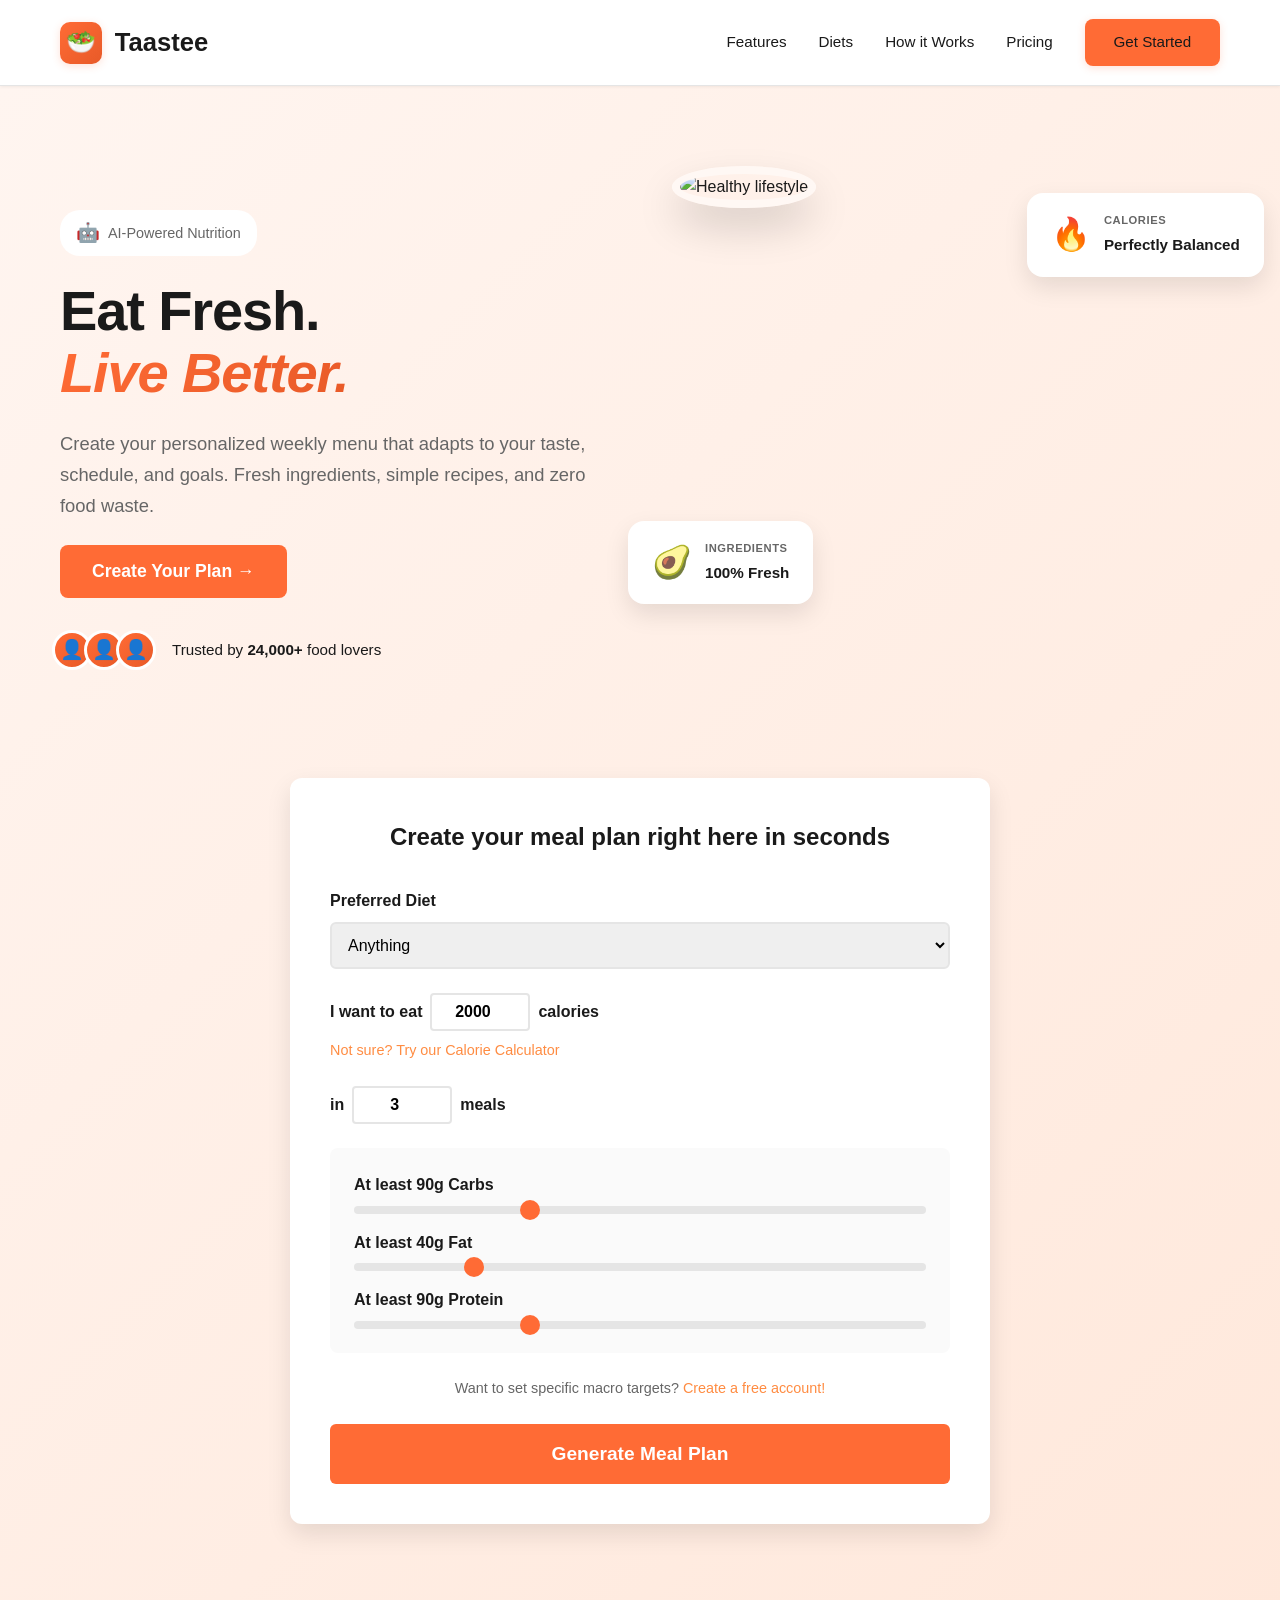
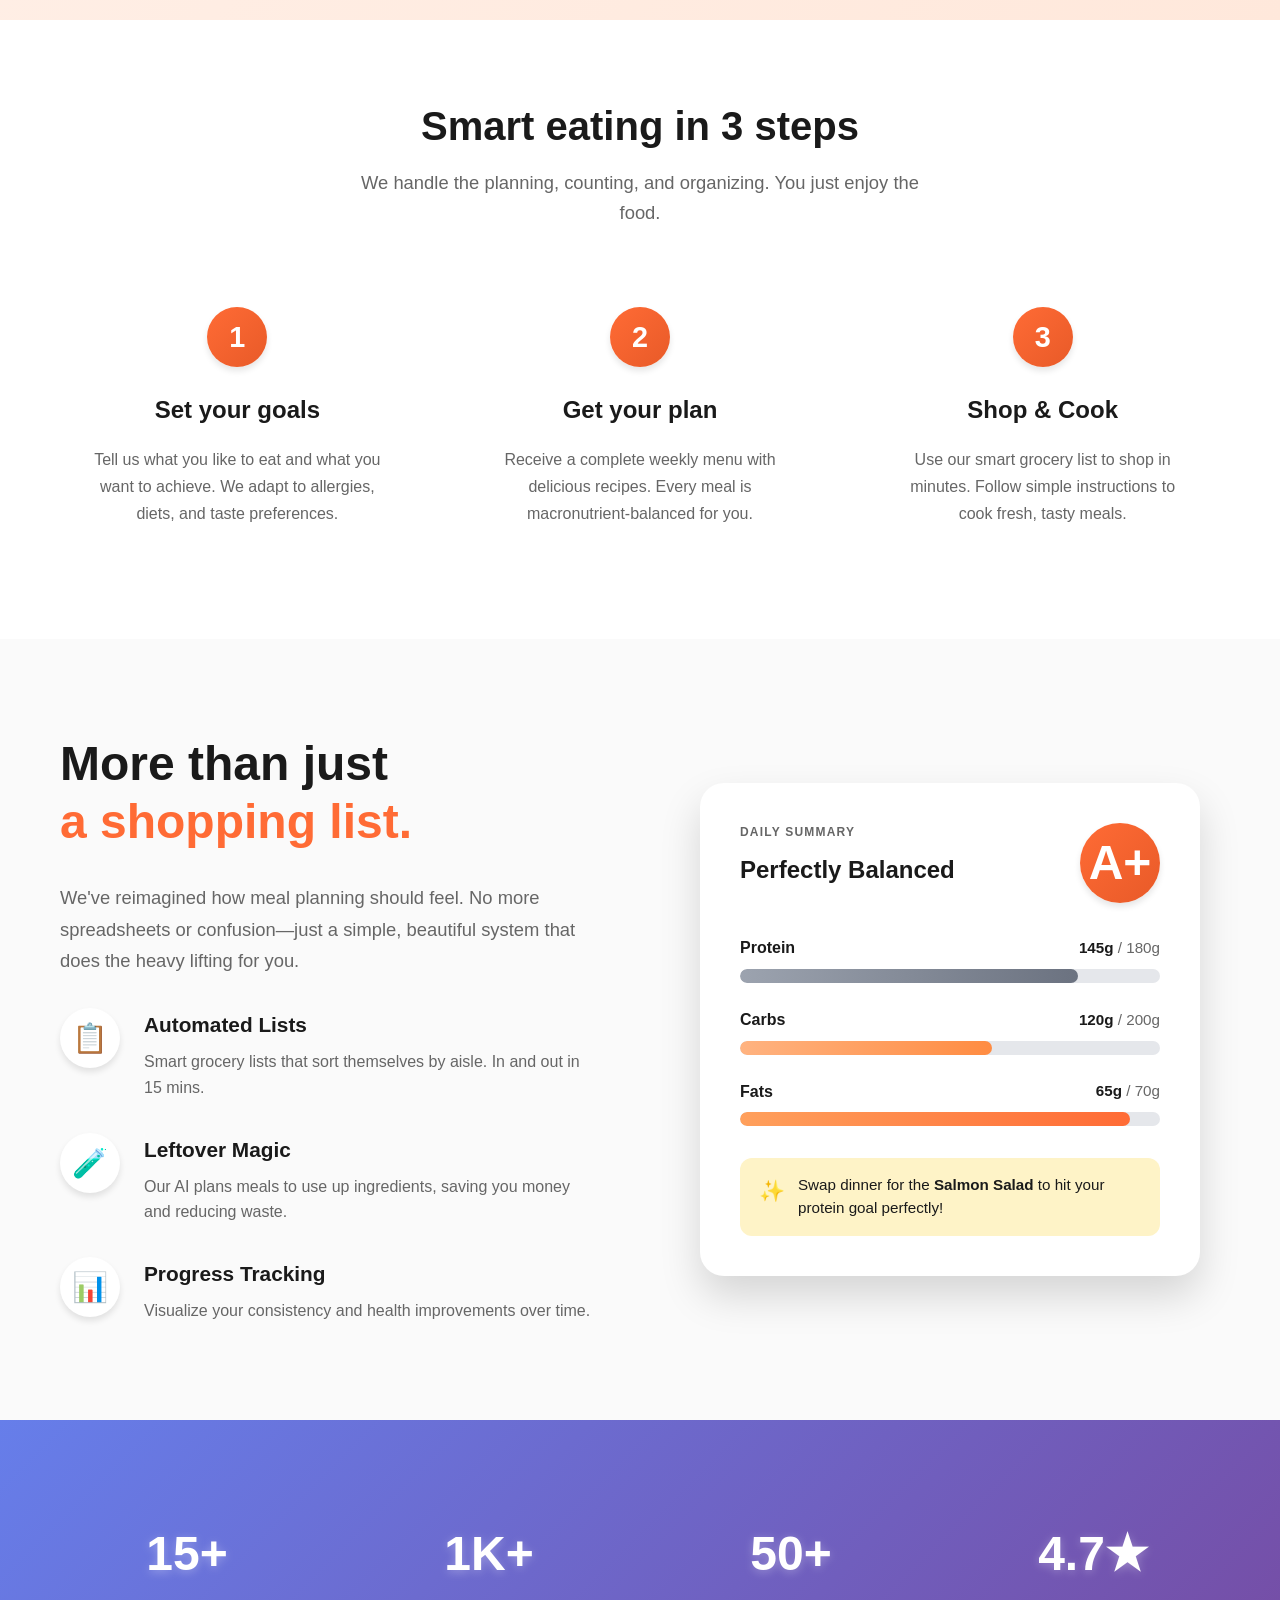
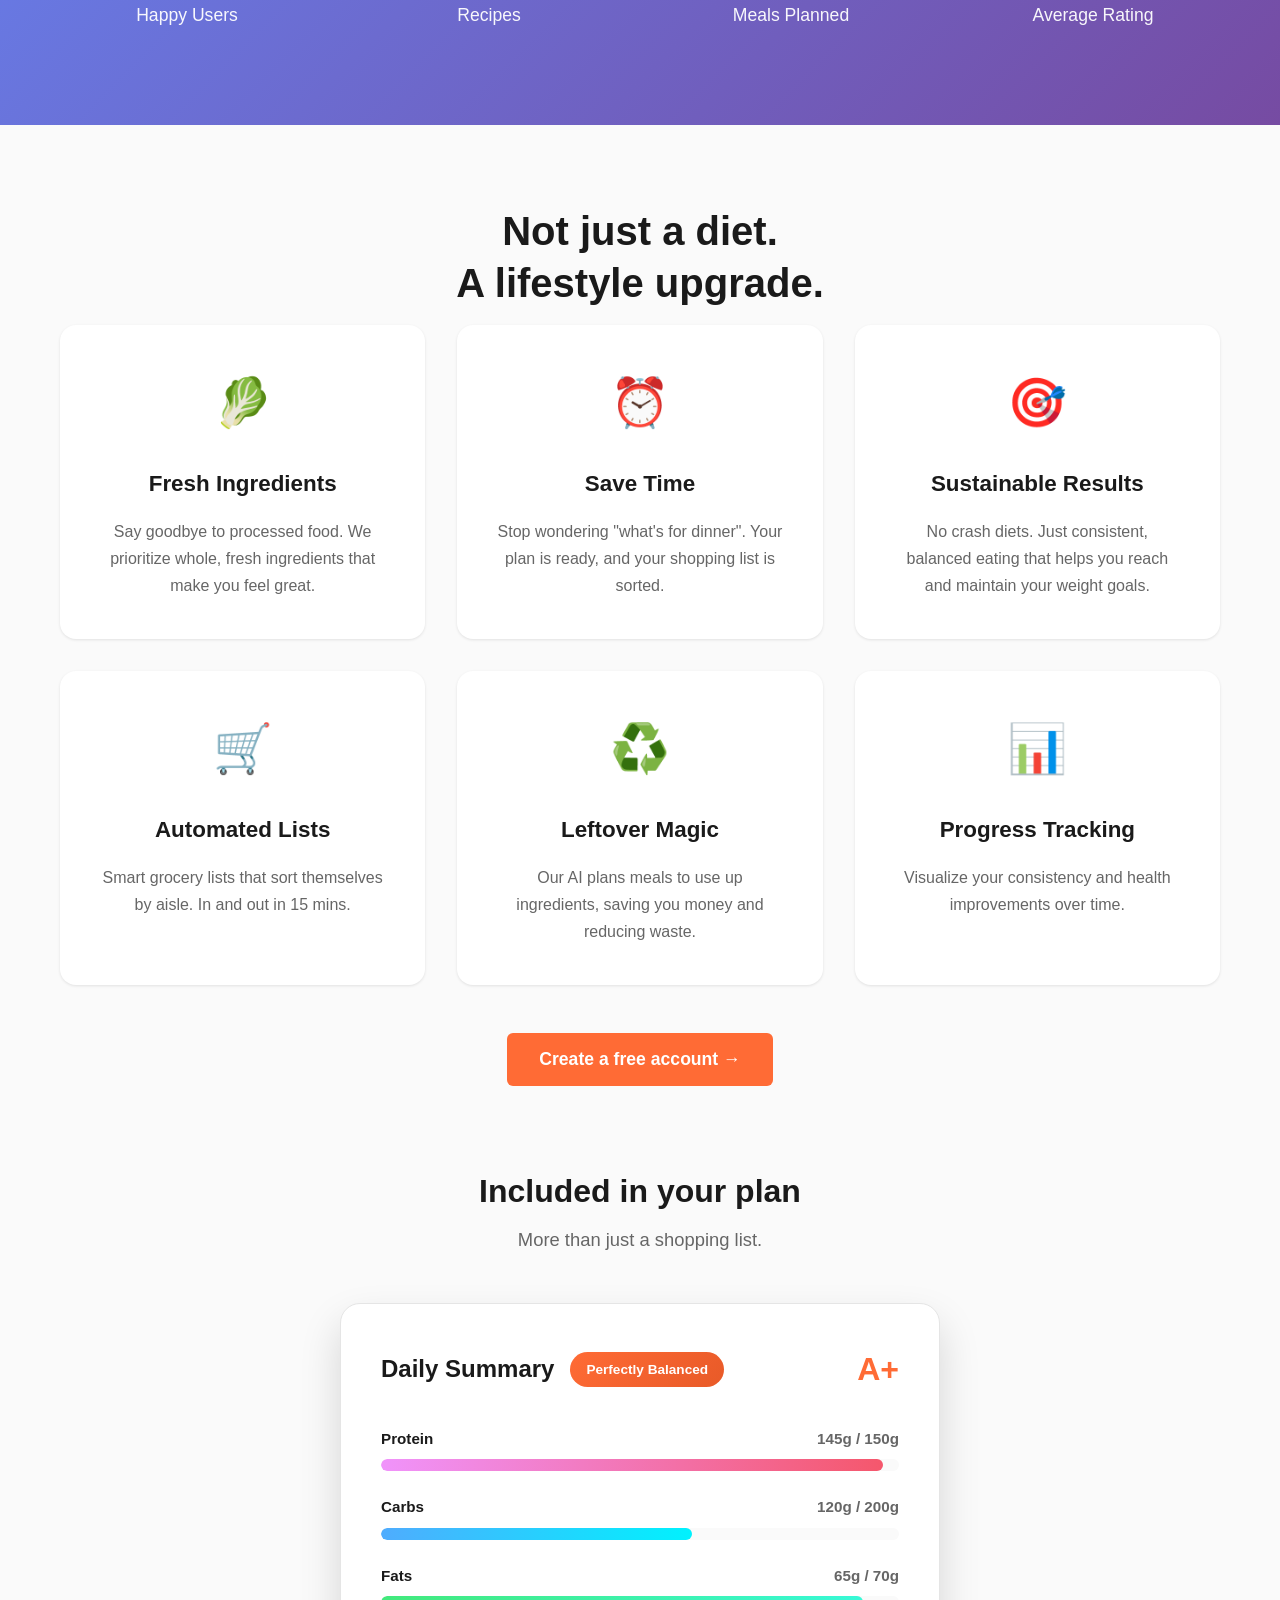
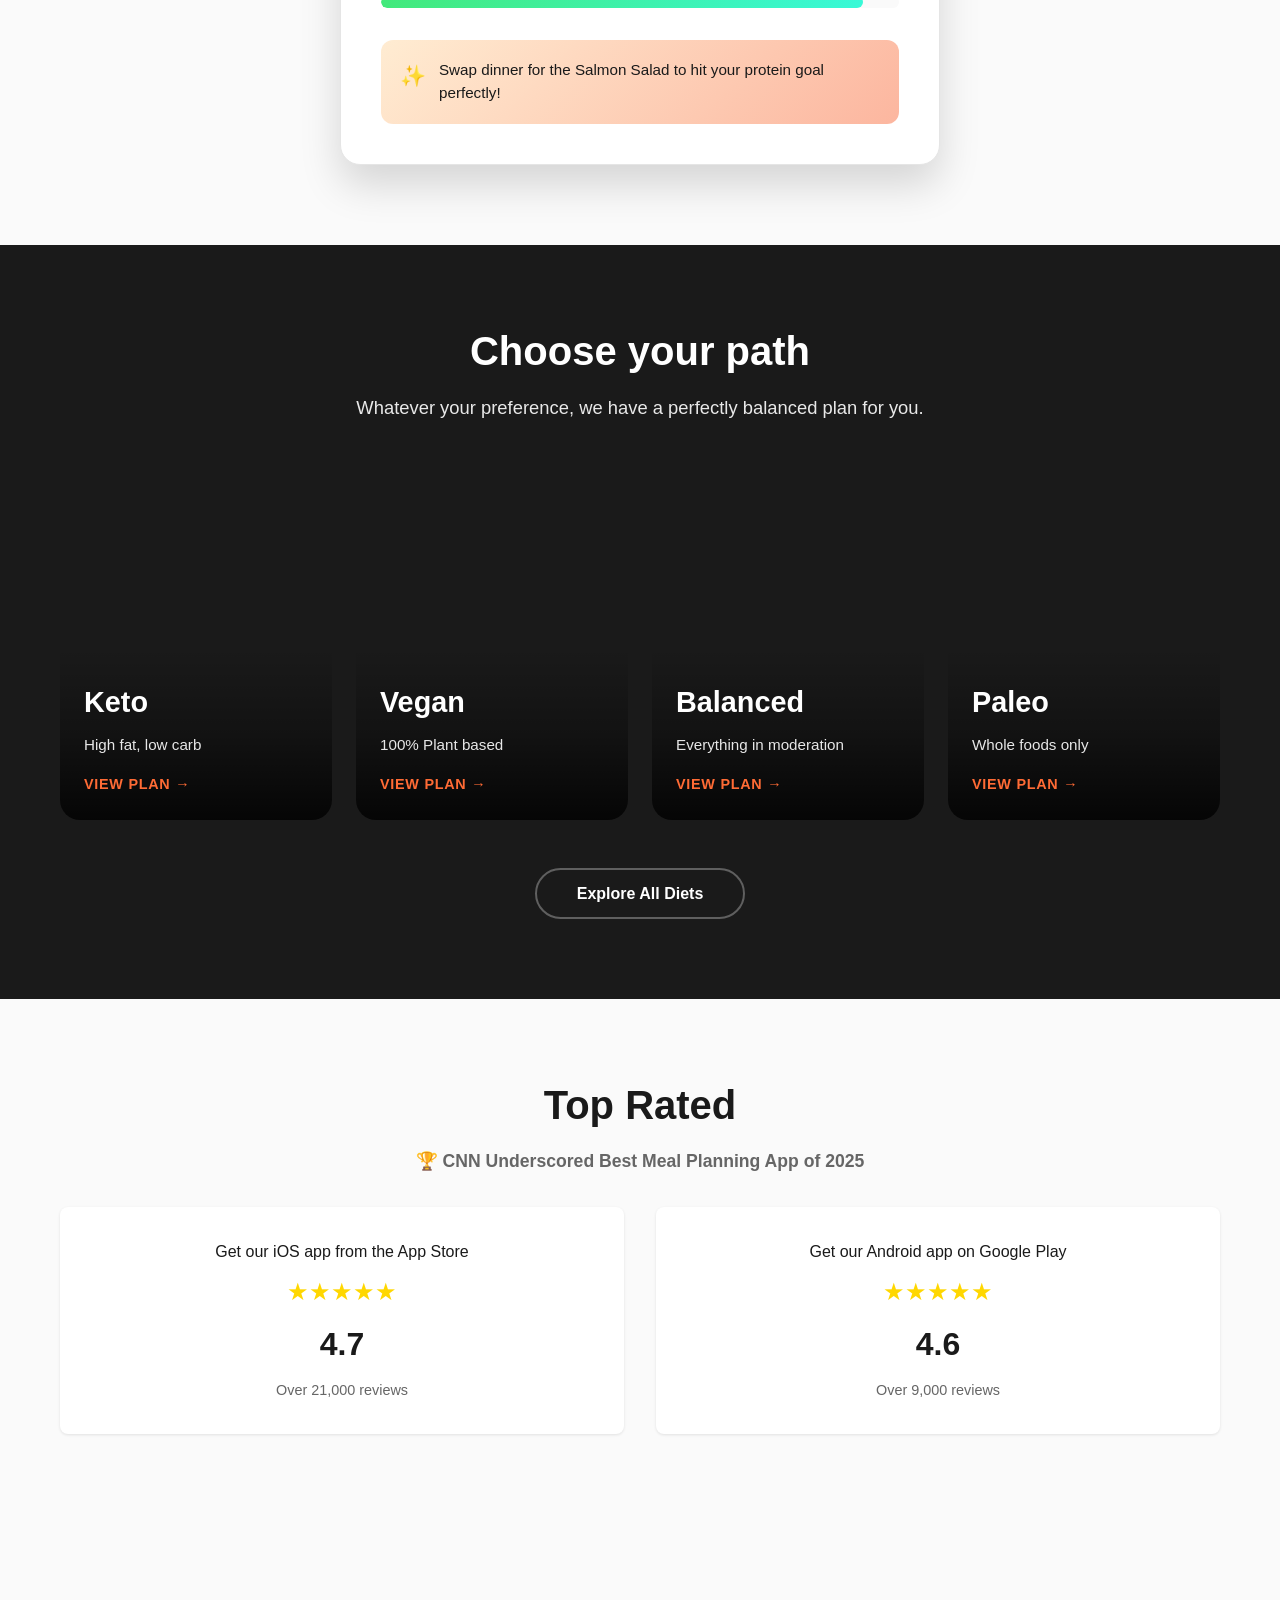
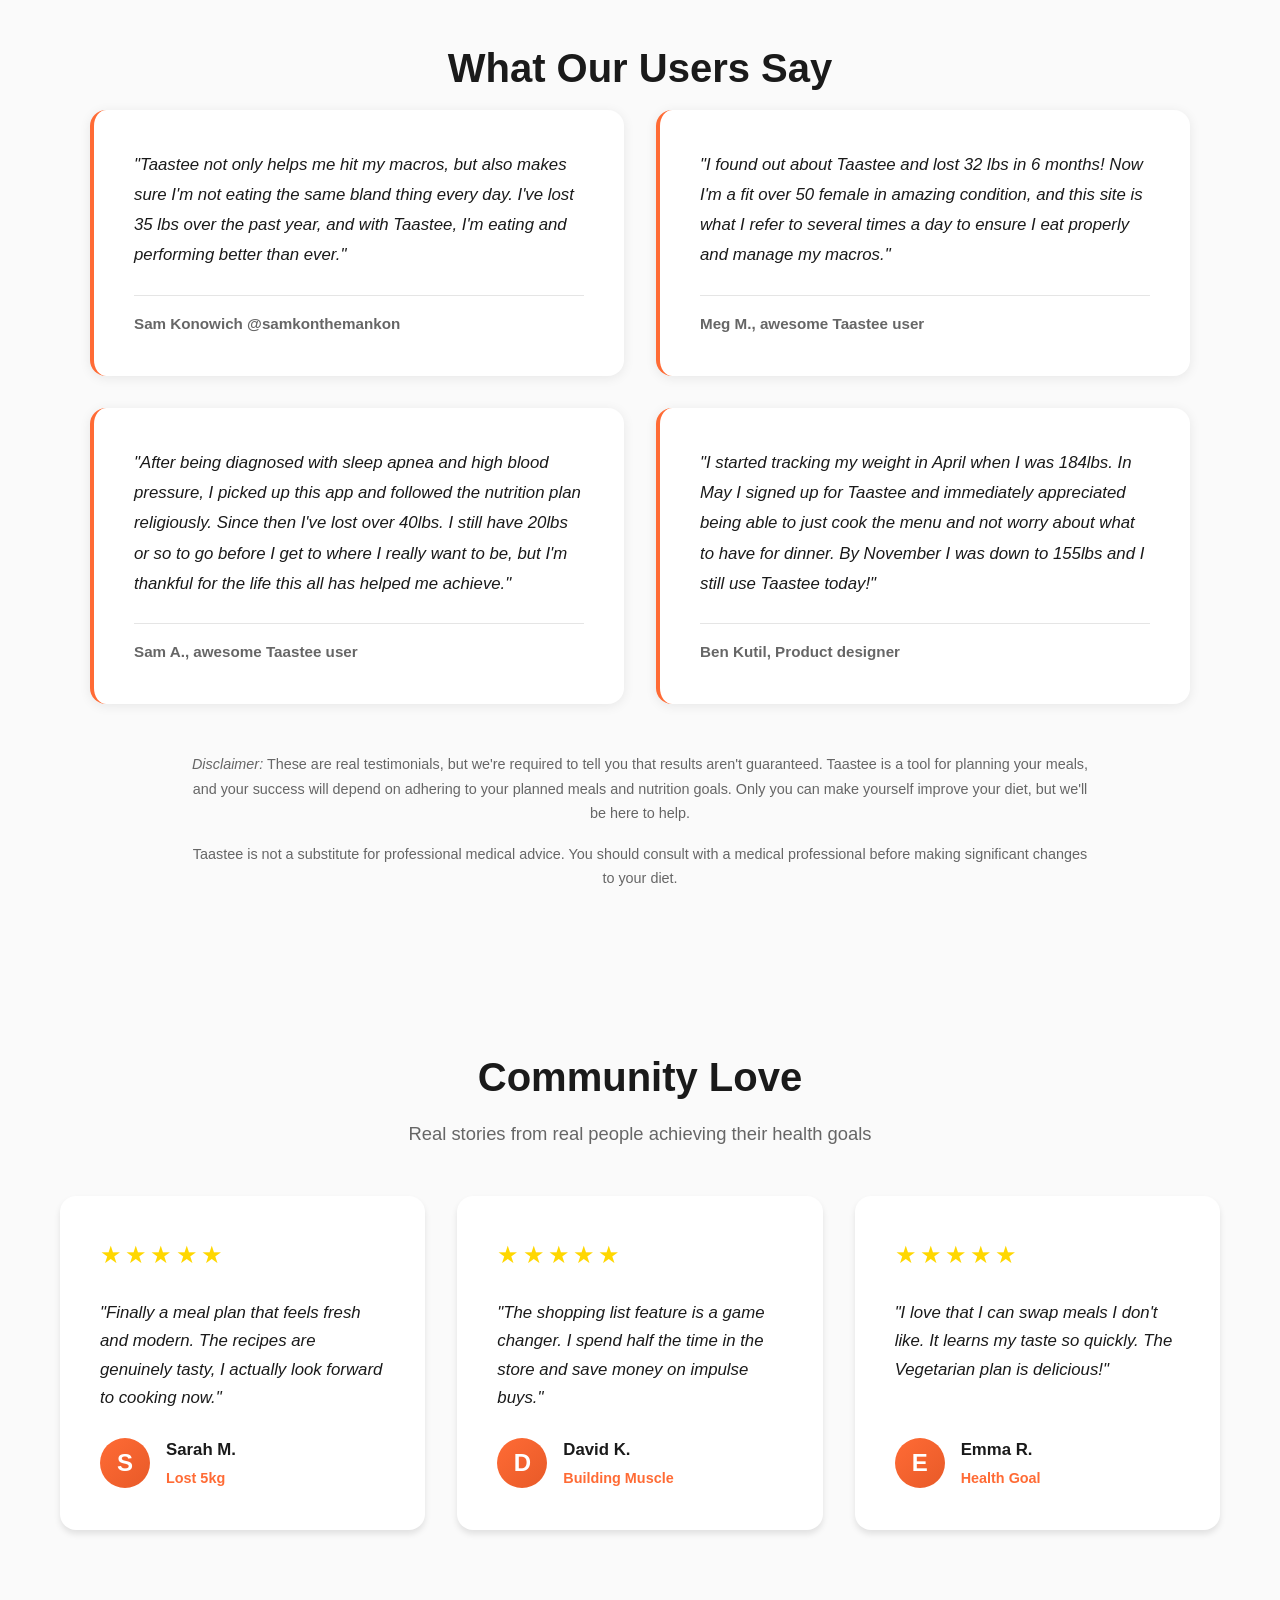
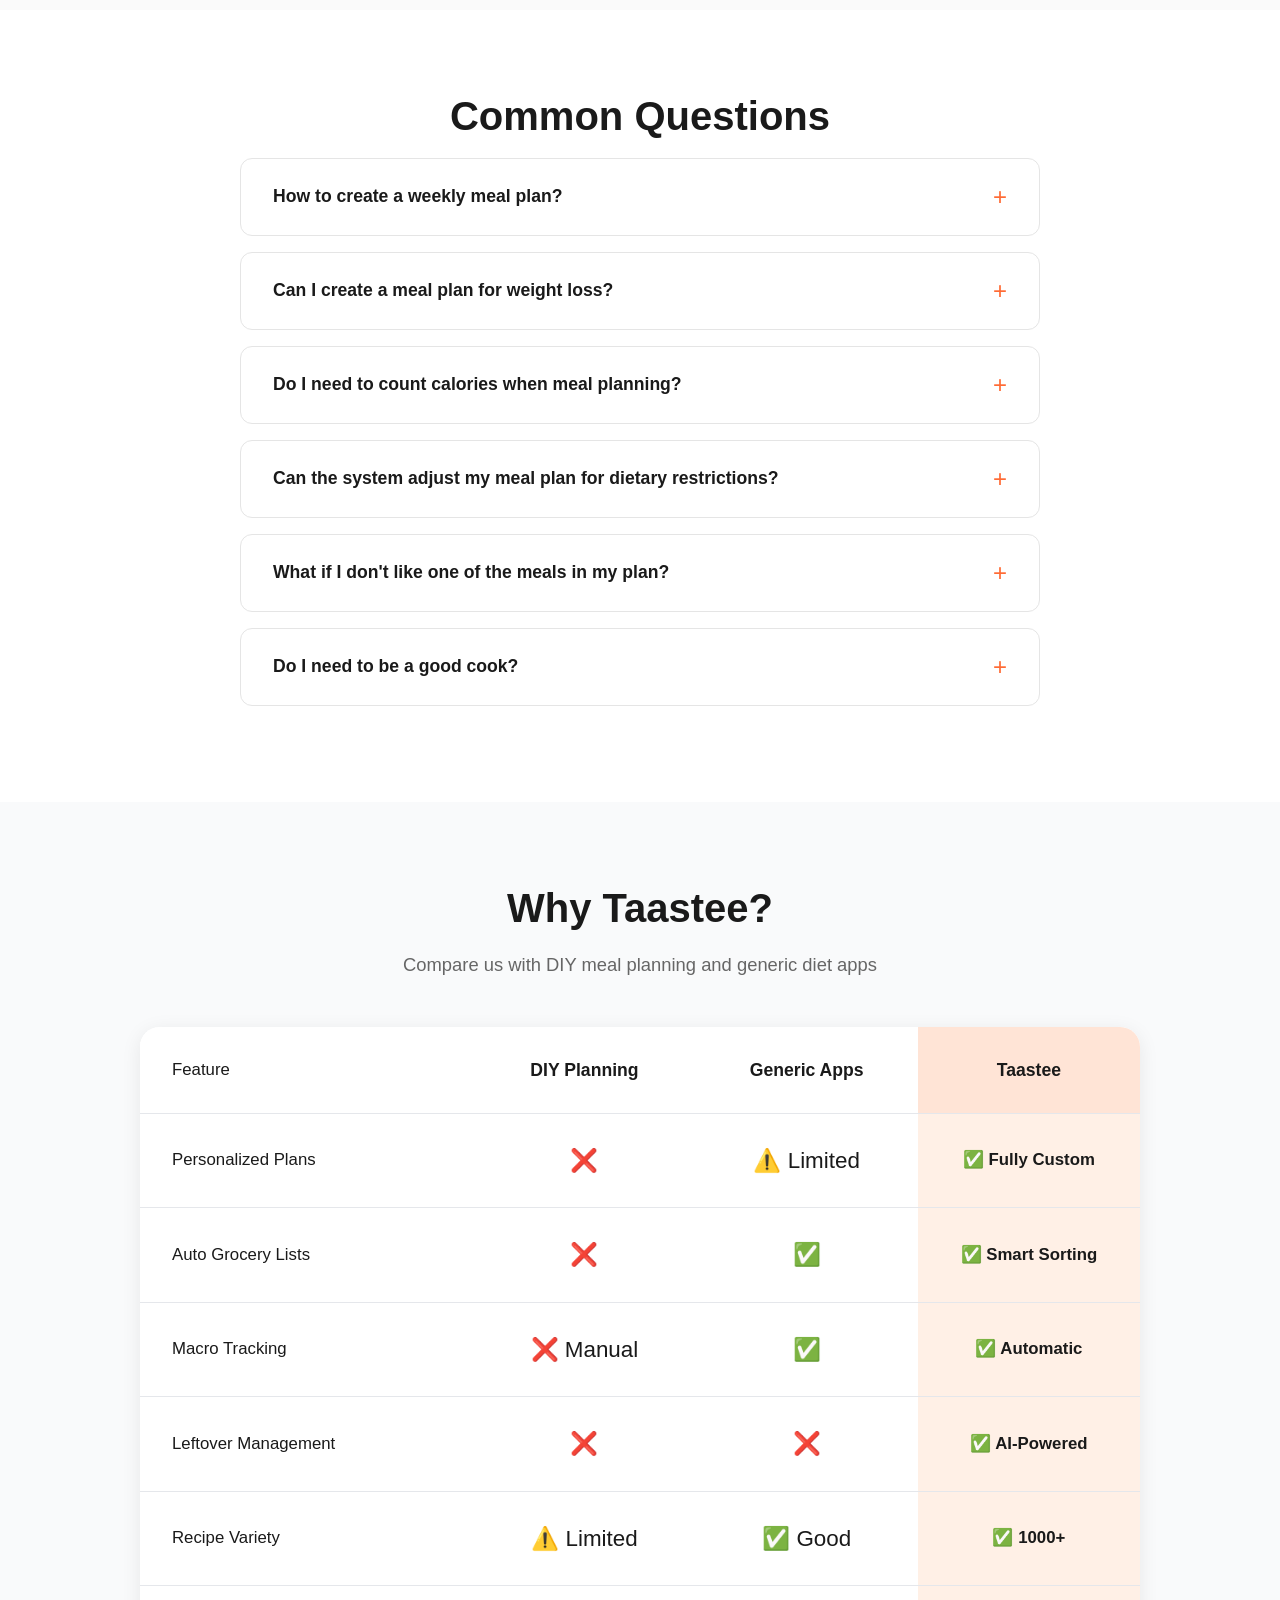
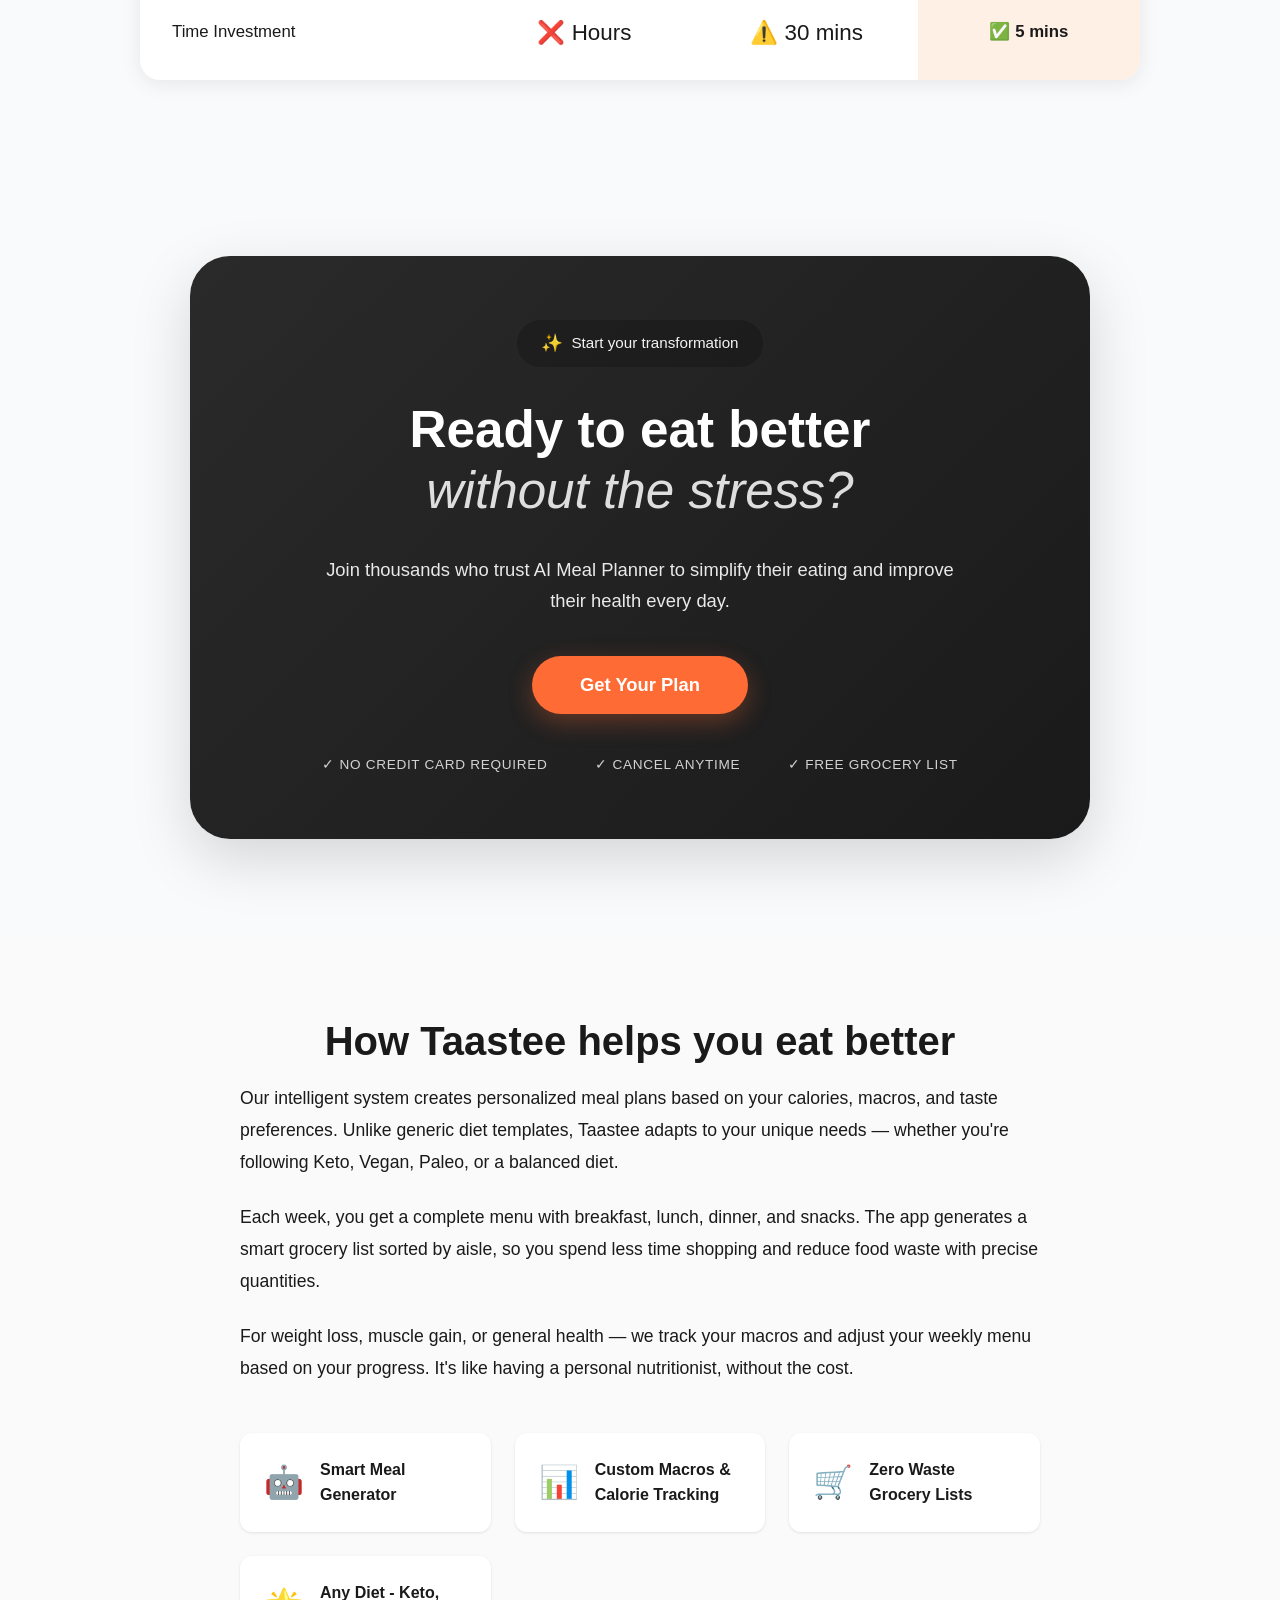
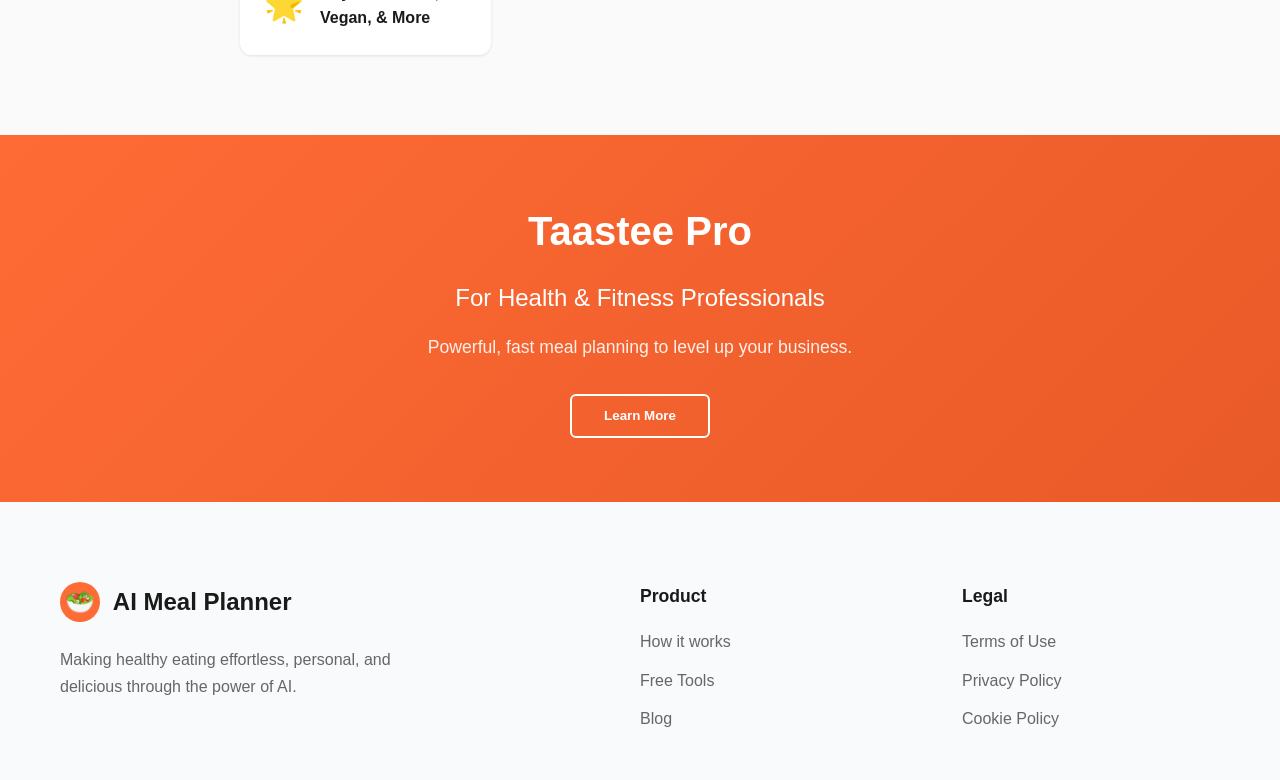
==== commit 2e389d5e: "update style" ====
--- a/index.html
+++ b/index.html
@@ -11,14 +11,15 @@
     <nav class="navbar">
         <div class="container">
             <div class="nav-brand">
+                <div class="nav-logo">🥗</div>
                 <h1>Taastee</h1>
             </div>
             <div class="nav-links">
-                <a href="#supported-diets">Supported Diets</a>
+                <a href="#features">Features</a>
+                <a href="#diet-plans">Diets</a>
+                <a href="#how-it-works">How it Works</a>
                 <a href="#pricing">Pricing</a>
-                <a href="#professionals">For Professionals</a>
-                <a href="onboarding.html"><button class="btn-secondary">Get Started</button></a>
-                <button class="btn-link">Sign In</button>
+                <a href="onboarding.html" class="btn-nav-primary">Get Started</a>
             </div>
         </div>
     </nav>
@@ -127,7 +128,7 @@
     </section>
 
     <!-- How It Works Section -->
-    <section class="how-it-works">
+    <section id="how-it-works" class="how-it-works">
         <div class="container">
             <h2 class="section-title">Smart eating in 3 steps</h2>
             <p class="section-subtitle">We handle the planning, counting, and organizing. You just enjoy the food.</p>
@@ -276,7 +277,7 @@
     </section>
 
     <!-- Features Section -->
-    <section class="features">
+    <section id="features" class="features">
         <div class="container">
             <h2 class="section-title">Not just a diet. <br>A lifestyle upgrade.</h2>
             
@@ -363,7 +364,7 @@
     </section>
 
     <!-- Diet Plans Section -->
-    <section class="diet-plans">
+    <section id="diet-plans" class="diet-plans">
         <div class="container">
             <h2 class="section-title">Choose your path</h2>
             <p class="section-subtitle">Whatever your preference, we have a perfectly balanced plan for you.</p>
@@ -608,7 +609,7 @@
     </section>
 
     <!-- Why Choose Taastee Section -->
-    <section class="why-taastee">
+    <section id="pricing" class="why-taastee">
         <div class="container">
             <h2 class="section-title">Why Taastee?</h2>
             <p class="section-subtitle">Compare us with DIY meal planning and generic diet apps</p>
--- a/styles.css
+++ b/styles.css
@@ -5,25 +5,31 @@
     box-sizing: border-box;
 }
 
+html {
+    scroll-behavior: smooth;
+    scroll-padding-top: 80px; /* Account for fixed navbar */
+}
+
 :root {
-    --primary-color: #10b981;
-    --primary-dark: #059669;
-    --secondary-color: #3b82f6;
-    --accent-color: #f59e0b;
-    --text-dark: #1f2937;
-    --text-light: #6b7280;
-    --bg-light: #f9fafb;
+    --primary-color: #ff6b35;
+    --primary-dark: #e85a28;
+    --secondary-color: #ff8c42;
+    --accent-color: #ffa05c;
+    --text-dark: #1a1a1a;
+    --text-light: #666666;
+    --bg-light: #fafafa;
     --bg-lighter: #ffffff;
-    --border-color: #e5e7eb;
+    --border-color: #e5e5e5;
     --white: #ffffff;
+    --black: #000000;
     --shadow: 0 1px 3px rgba(0, 0, 0, 0.1);
     --shadow-md: 0 4px 6px rgba(0, 0, 0, 0.1);
     --shadow-lg: 0 10px 24px rgba(0, 0, 0, 0.1);
     --shadow-xl: 0 20px 40px rgba(0, 0, 0, 0.15);
-    --gradient-1: linear-gradient(135deg, #667eea 0%, #764ba2 100%);
-    --gradient-2: linear-gradient(135deg, #f093fb 0%, #f5576c 100%);
-    --gradient-3: linear-gradient(135deg, #4facfe 0%, #00f2fe 100%);
-    --gradient-hero: linear-gradient(135deg, #fdfcfb 0%, #e2d1c3 100%);
+    --gradient-1: linear-gradient(135deg, #ff6b35 0%, #ff8c42 100%);
+    --gradient-2: linear-gradient(135deg, #ff8c42 0%, #ffa05c 100%);
+    --gradient-3: linear-gradient(135deg, #ff6b35 0%, #e85a28 100%);
+    --gradient-hero: linear-gradient(135deg, #fff5f0 0%, #ffe8db 100%);
 }
 
 body {
@@ -42,11 +48,12 @@
 /* Navigation */
 .navbar {
     background-color: var(--white);
-    box-shadow: var(--shadow);
-    padding: 1rem 0;
+    box-shadow: 0 1px 3px rgba(0, 0, 0, 0.06);
+    padding: 1.2rem 0;
     position: sticky;
     top: 0;
     z-index: 1000;
+    border-bottom: 1px solid var(--border-color);
 }
 
 .navbar .container {
@@ -55,27 +62,86 @@
     align-items: center;
 }
 
+.nav-brand {
+    display: flex;
+    align-items: center;
+    gap: 0.8rem;
+    cursor: pointer;
+}
+
+.nav-logo {
+    width: 42px;
+    height: 42px;
+    background: linear-gradient(135deg, var(--primary-color) 0%, var(--primary-dark) 100%);
+    border-radius: 10px;
+    display: flex;
+    align-items: center;
+    justify-content: center;
+    font-size: 1.5rem;
+    box-shadow: 0 2px 8px rgba(255, 107, 53, 0.2);
+}
+
 .nav-brand h1 {
-    font-size: 1.8rem;
-    color: var(--primary-color);
+    font-size: 1.6rem;
+    color: var(--text-dark);
     font-weight: 700;
+    margin: 0;
 }
 
 .nav-links {
     display: flex;
     align-items: center;
-    gap: 1.5rem;
+    gap: 2rem;
 }
 
 .nav-links a {
     text-decoration: none;
     color: var(--text-dark);
     font-weight: 500;
+    font-size: 0.95rem;
     transition: color 0.3s;
-}
-
-.nav-links a:hover {
+    position: relative;
+}
+
+.nav-links a:not(.btn-nav-primary):hover {
     color: var(--primary-color);
+}
+
+.nav-links a:not(.btn-nav-primary)::after {
+    content: '';
+    position: absolute;
+    bottom: -4px;
+    left: 0;
+    width: 0;
+    height: 2px;
+    background: var(--primary-color);
+    transition: width 0.3s ease;
+}
+
+.nav-links a:not(.btn-nav-primary):hover::after {
+    width: 100%;
+}
+
+.btn-nav-primary {
+    background-color: var(--primary-color);
+    color: var(--white);
+    border: none;
+    padding: 0.7rem 1.8rem;
+    border-radius: 8px;
+    font-weight: 600;
+    cursor: pointer;
+    transition: all 0.3s;
+    box-shadow: 0 2px 8px rgba(255, 107, 53, 0.2);
+}
+
+.btn-nav-primary:hover {
+    background-color: var(--primary-dark);
+    transform: translateY(-2px);
+    box-shadow: 0 4px 12px rgba(255, 107, 53, 0.3);
+}
+
+.btn-nav-primary::after {
+    display: none;
 }
 
 .btn-secondary {
@@ -83,14 +149,15 @@
     color: var(--white);
     border: none;
     padding: 0.6rem 1.5rem;
-    border-radius: 4px;
+    border-radius: 8px;
     font-weight: 600;
     cursor: pointer;
-    transition: background-color 0.3s;
+    transition: background-color 0.3s, transform 0.2s;
 }
 
 .btn-secondary:hover {
     background-color: var(--primary-dark);
+    transform: translateY(-2px);
 }
 
 .btn-link {
@@ -249,7 +316,7 @@
 }
 
 .btn-hero-cta {
-    background-color: #2d5a3d;
+    background-color: var(--primary-color);
     color: var(--white);
     border: none;
     padding: 1rem 2rem;
@@ -265,7 +332,7 @@
 }
 
 .btn-hero-cta:hover {
-    background-color: #1f4229;
+    background-color: var(--primary-dark);
     transform: translateY(-2px);
 }
 
@@ -743,7 +810,7 @@
     font-size: 3rem;
     font-weight: 700;
     color: var(--white);
-    background: var(--primary-color);
+    background: linear-gradient(135deg, var(--primary-color) 0%, var(--primary-dark) 100%);
     width: 80px;
     height: 80px;
     border-radius: 50%;
@@ -807,11 +874,11 @@
 }
 
 .progress-fill-large.carbs {
-    background: linear-gradient(90deg, #86efac 0%, #22c55e 100%);
+    background: linear-gradient(90deg, #ffb380 0%, #ff8c42 100%);
 }
 
 .progress-fill-large.fats {
-    background: linear-gradient(90deg, #86efac 0%, #10b981 100%);
+    background: linear-gradient(90deg, #ffa05c 0%, #ff6b35 100%);
 }
 
 .summary-tip-large {
@@ -1116,7 +1183,7 @@
 /* Diet Plans Section */
 .diet-plans {
     padding: 5rem 0;
-    background-color: #1a4d3a;
+    background-color: #1a1a1a;
     color: var(--white);
 }
 
@@ -1181,7 +1248,7 @@
 
 .diet-link {
     display: block;
-    color: #10b981;
+    color: var(--primary-color);
     font-weight: 600;
     font-size: 0.9rem;
     margin-top: 0.5rem;
@@ -1289,29 +1356,43 @@
 /* Testimonials Section */
 .testimonials {
     padding: 5rem 0;
-    background-color: var(--white);
+    background-color: var(--bg-light);
 }
 
 .testimonials-grid {
     display: grid;
-    grid-template-columns: repeat(auto-fit, minmax(280px, 1fr));
+    grid-template-columns: repeat(2, 1fr);
     gap: 2rem;
     margin-bottom: 3rem;
+    max-width: 1100px;
+    margin-left: auto;
+    margin-right: auto;
 }
 
 .testimonial-card {
-    padding: 2rem;
-    background-color: var(--bg-light);
-    border-radius: 8px;
+    padding: 2.5rem;
+    background-color: var(--white);
+    border-radius: 16px;
+    box-shadow: 0 2px 12px rgba(0, 0, 0, 0.08);
+    transition: transform 0.3s, box-shadow 0.3s;
     border-left: 4px solid var(--primary-color);
+    display: flex;
+    flex-direction: column;
+    gap: 1.5rem;
+}
+
+.testimonial-card:hover {
+    transform: translateY(-4px);
+    box-shadow: 0 8px 24px rgba(0, 0, 0, 0.12);
 }
 
 .testimonial-card blockquote {
     font-style: italic;
     color: var(--text-dark);
     line-height: 1.8;
-    margin-bottom: 1rem;
-    font-size: 1rem;
+    margin: 0;
+    font-size: 1.05rem;
+    flex-grow: 1;
 }
 
 .testimonial-card cite {
@@ -1319,7 +1400,9 @@
     font-style: normal;
     color: var(--text-light);
     font-weight: 600;
-    font-size: 0.9rem;
+    font-size: 0.95rem;
+    padding-top: 1rem;
+    border-top: 1px solid var(--border-color);
 }
 
 .disclaimer {
@@ -1327,7 +1410,10 @@
     color: var(--text-light);
     font-size: 0.9rem;
     margin-top: 1rem;
-    line-height: 1.6;
+    line-height: 1.7;
+    max-width: 900px;
+    margin-left: auto;
+    margin-right: auto;
 }
 
 /* Community Love Section */
@@ -1527,7 +1613,7 @@
 }
 
 .comparison-header .highlight-col {
-    background: #b5f5a1;
+    background: #ffe4d6;
 }
 
 .comparison-feature {
@@ -1551,7 +1637,7 @@
 }
 
 .highlight-col {
-    background: #d4f5c1;
+    background: #fff0e6;
     font-weight: 600;
     color: var(--text-dark);
     font-size: 1.05rem;
@@ -1564,7 +1650,7 @@
 }
 
 .cta-card {
-    background: linear-gradient(135deg, #2d5a4a 0%, #1e3a2f 100%);
+    background: linear-gradient(135deg, #2a2a2a 0%, #1a1a1a 100%);
     border-radius: 40px;
     padding: 4rem 3rem;
     text-align: center;
@@ -1614,22 +1700,23 @@
 }
 
 .btn-cta-white {
-    background-color: var(--white);
-    color: #2d5a4a;
+    background-color: var(--primary-color);
+    color: var(--white);
     border: none;
     padding: 1.1rem 3rem;
     border-radius: 50px;
     font-size: 1.15rem;
     font-weight: 600;
     cursor: pointer;
-    transition: transform 0.3s, box-shadow 0.3s;
-    box-shadow: 0 8px 25px rgba(0, 0, 0, 0.15);
+    transition: transform 0.3s, box-shadow 0.3s, background-color 0.3s;
+    box-shadow: 0 8px 25px rgba(255, 107, 53, 0.3);
     margin-bottom: 2.5rem;
 }
 
 .btn-cta-white:hover {
+    background-color: var(--primary-dark);
     transform: translateY(-3px);
-    box-shadow: 0 12px 35px rgba(0, 0, 0, 0.25);
+    box-shadow: 0 12px 35px rgba(255, 107, 53, 0.4);
 }
 
 .cta-benefits {
@@ -1823,10 +1910,16 @@
 @media (max-width: 768px) {
     .nav-links {
         flex-wrap: wrap;
-        gap: 1rem;
-    }
-
-    .nav-links a {
+        gap: 1.2rem;
+        justify-content: flex-end;
+    }
+
+    .nav-links a:not(.btn-nav-primary) {
+        font-size: 0.85rem;
+    }
+
+    .btn-nav-primary {
+        padding: 0.6rem 1.4rem;
         font-size: 0.9rem;
     }
 
@@ -2036,14 +2129,43 @@
 }
 
 @media (max-width: 480px) {
+    .navbar {
+        padding: 1rem 0;
+    }
+
     .navbar .container {
         flex-direction: column;
         gap: 1rem;
     }
 
+    .nav-brand {
+        gap: 0.6rem;
+    }
+
+    .nav-logo {
+        width: 36px;
+        height: 36px;
+        font-size: 1.3rem;
+        border-radius: 8px;
+    }
+
+    .nav-brand h1 {
+        font-size: 1.4rem;
+    }
+
     .nav-links {
         width: 100%;
         justify-content: center;
+        gap: 0.8rem;
+        flex-wrap: wrap;
+    }
+
+    .nav-links a:not(.btn-nav-primary) {
+        font-size: 0.8rem;
+    }
+
+    .btn-nav-primary {
+        padding: 0.6rem 1.2rem;
         font-size: 0.85rem;
     }
 
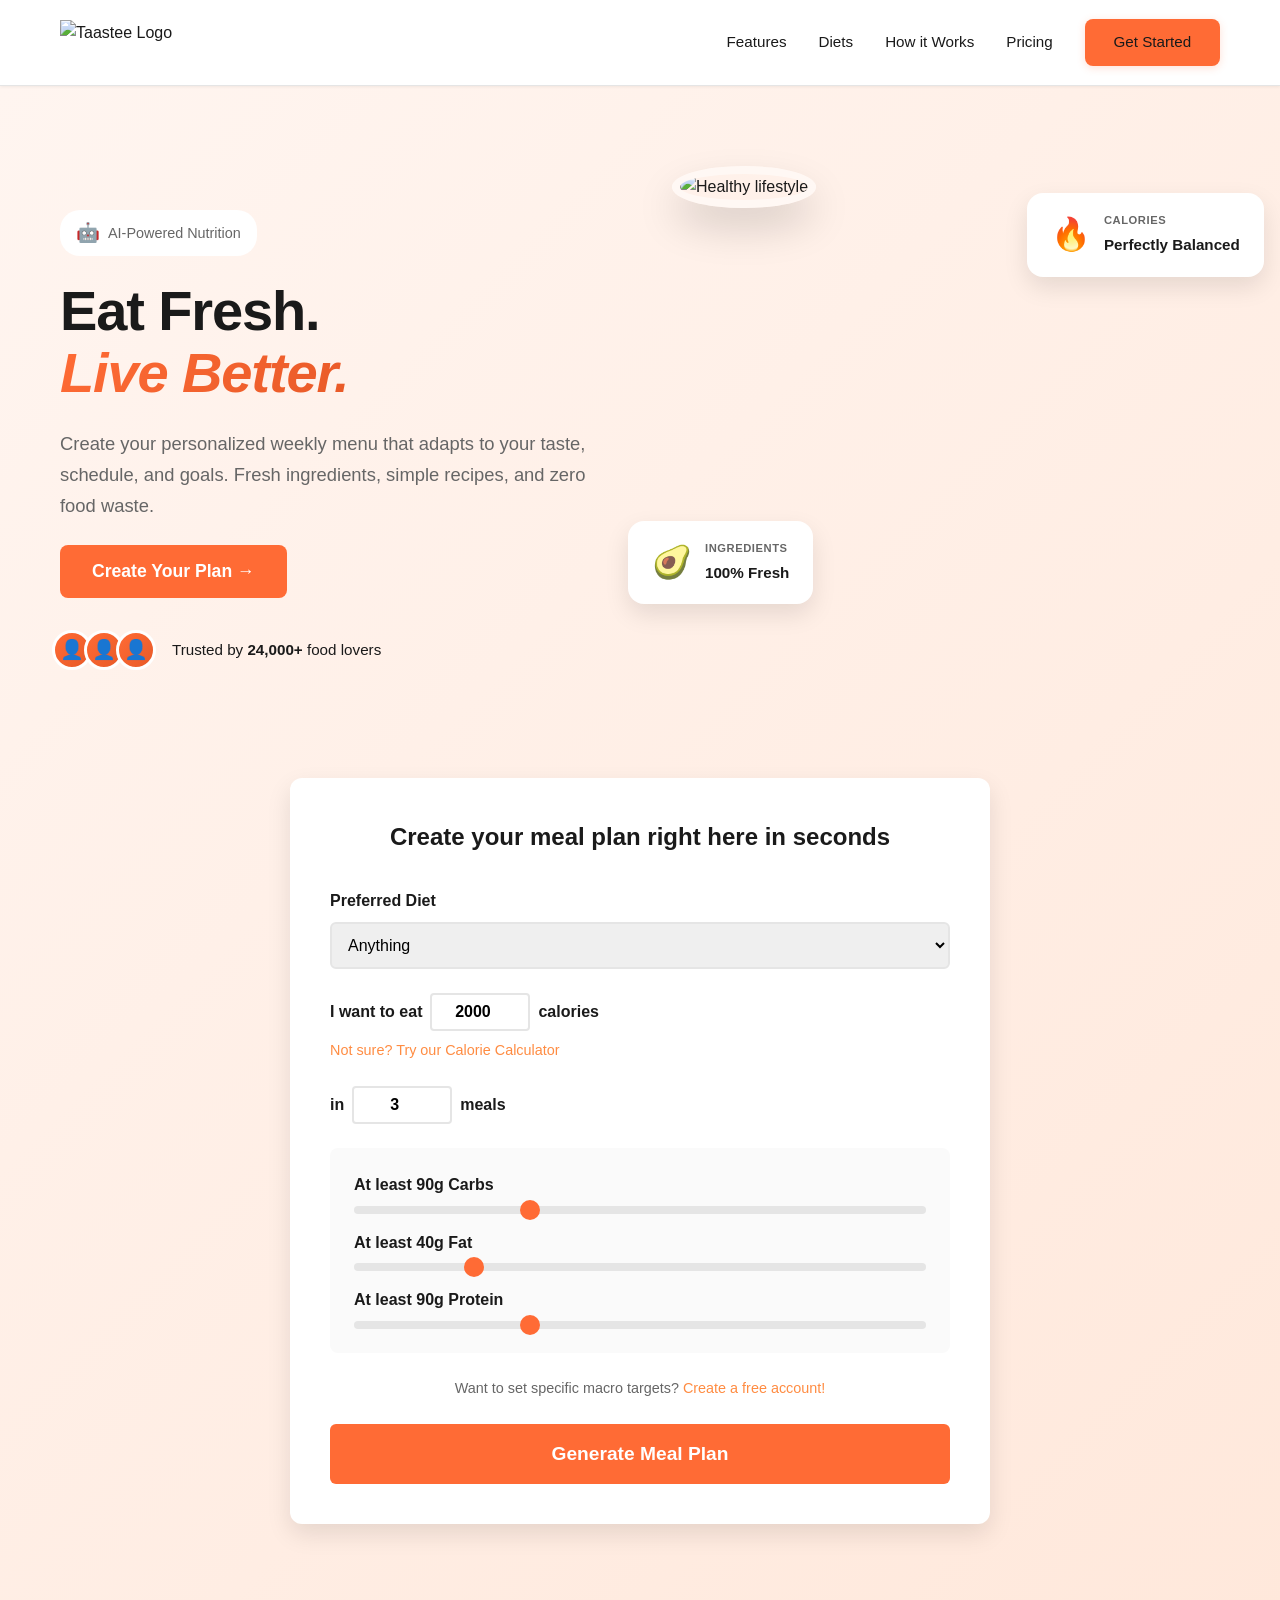
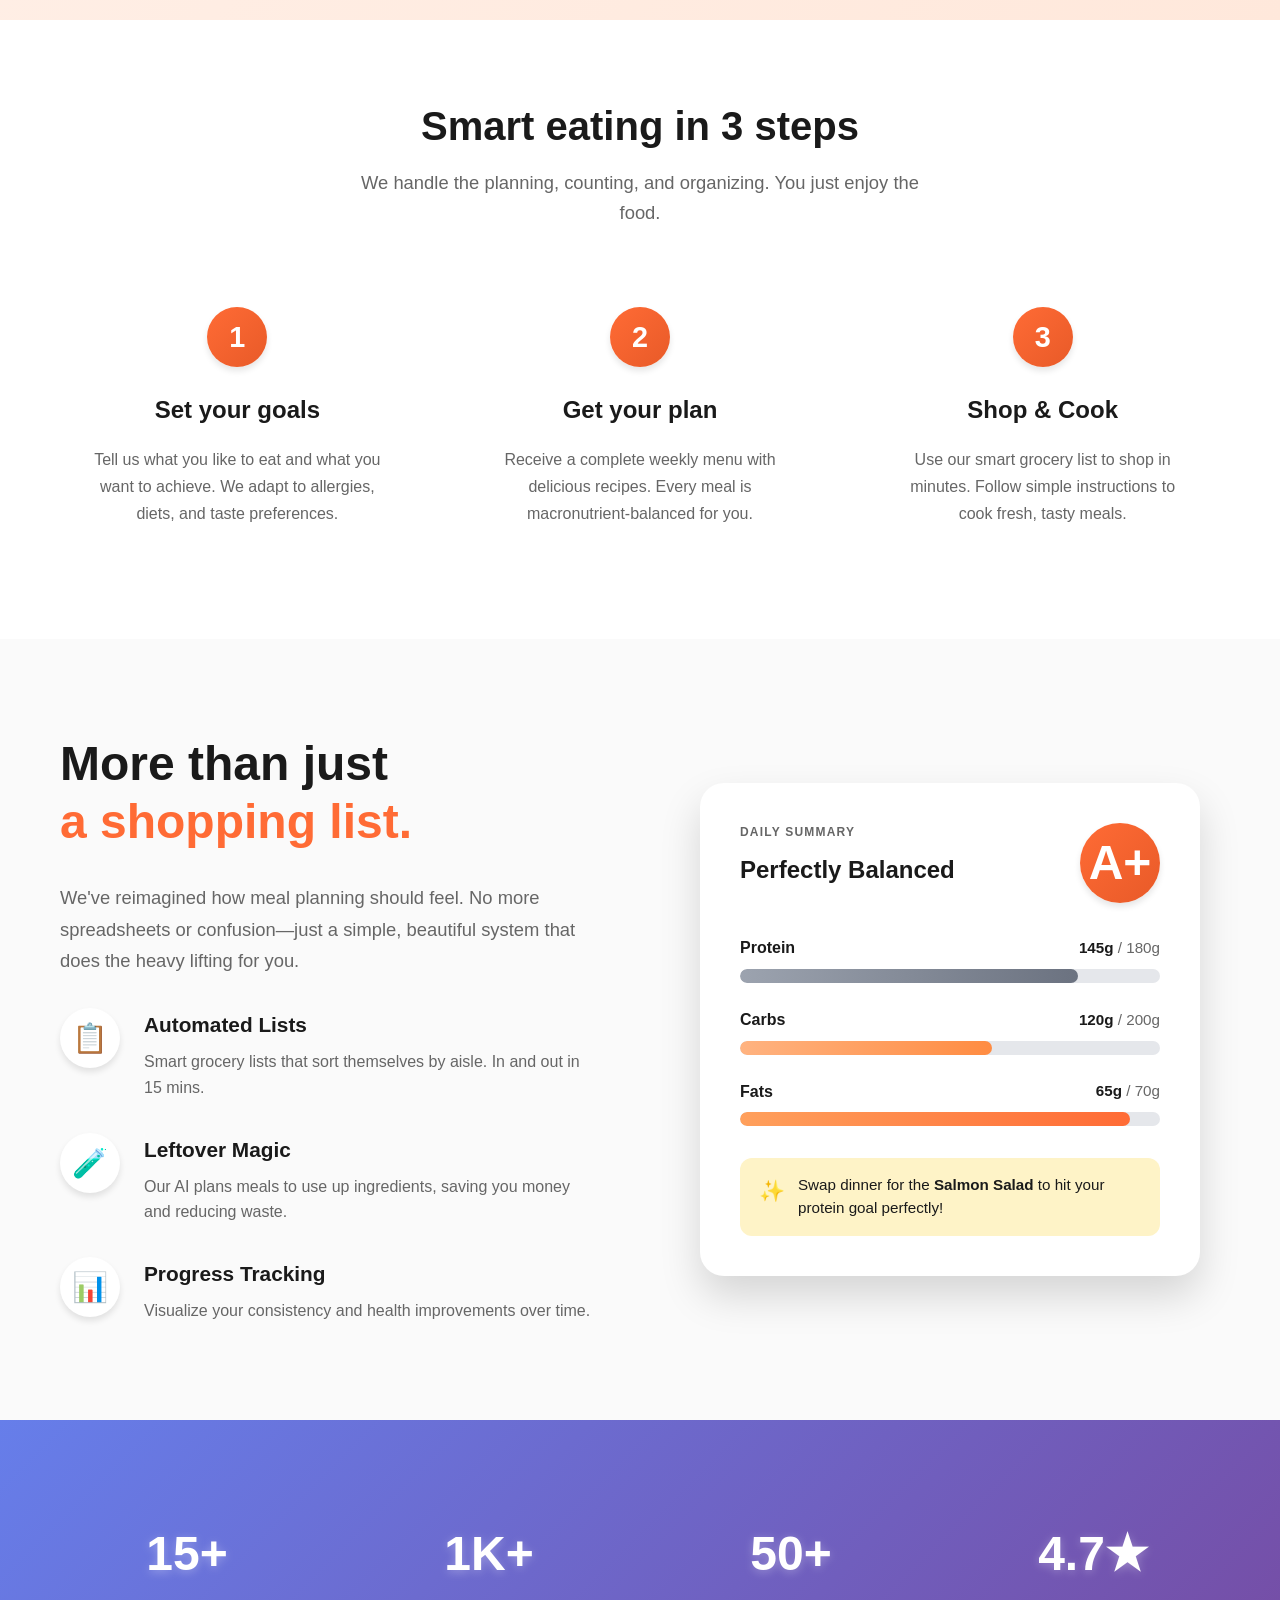
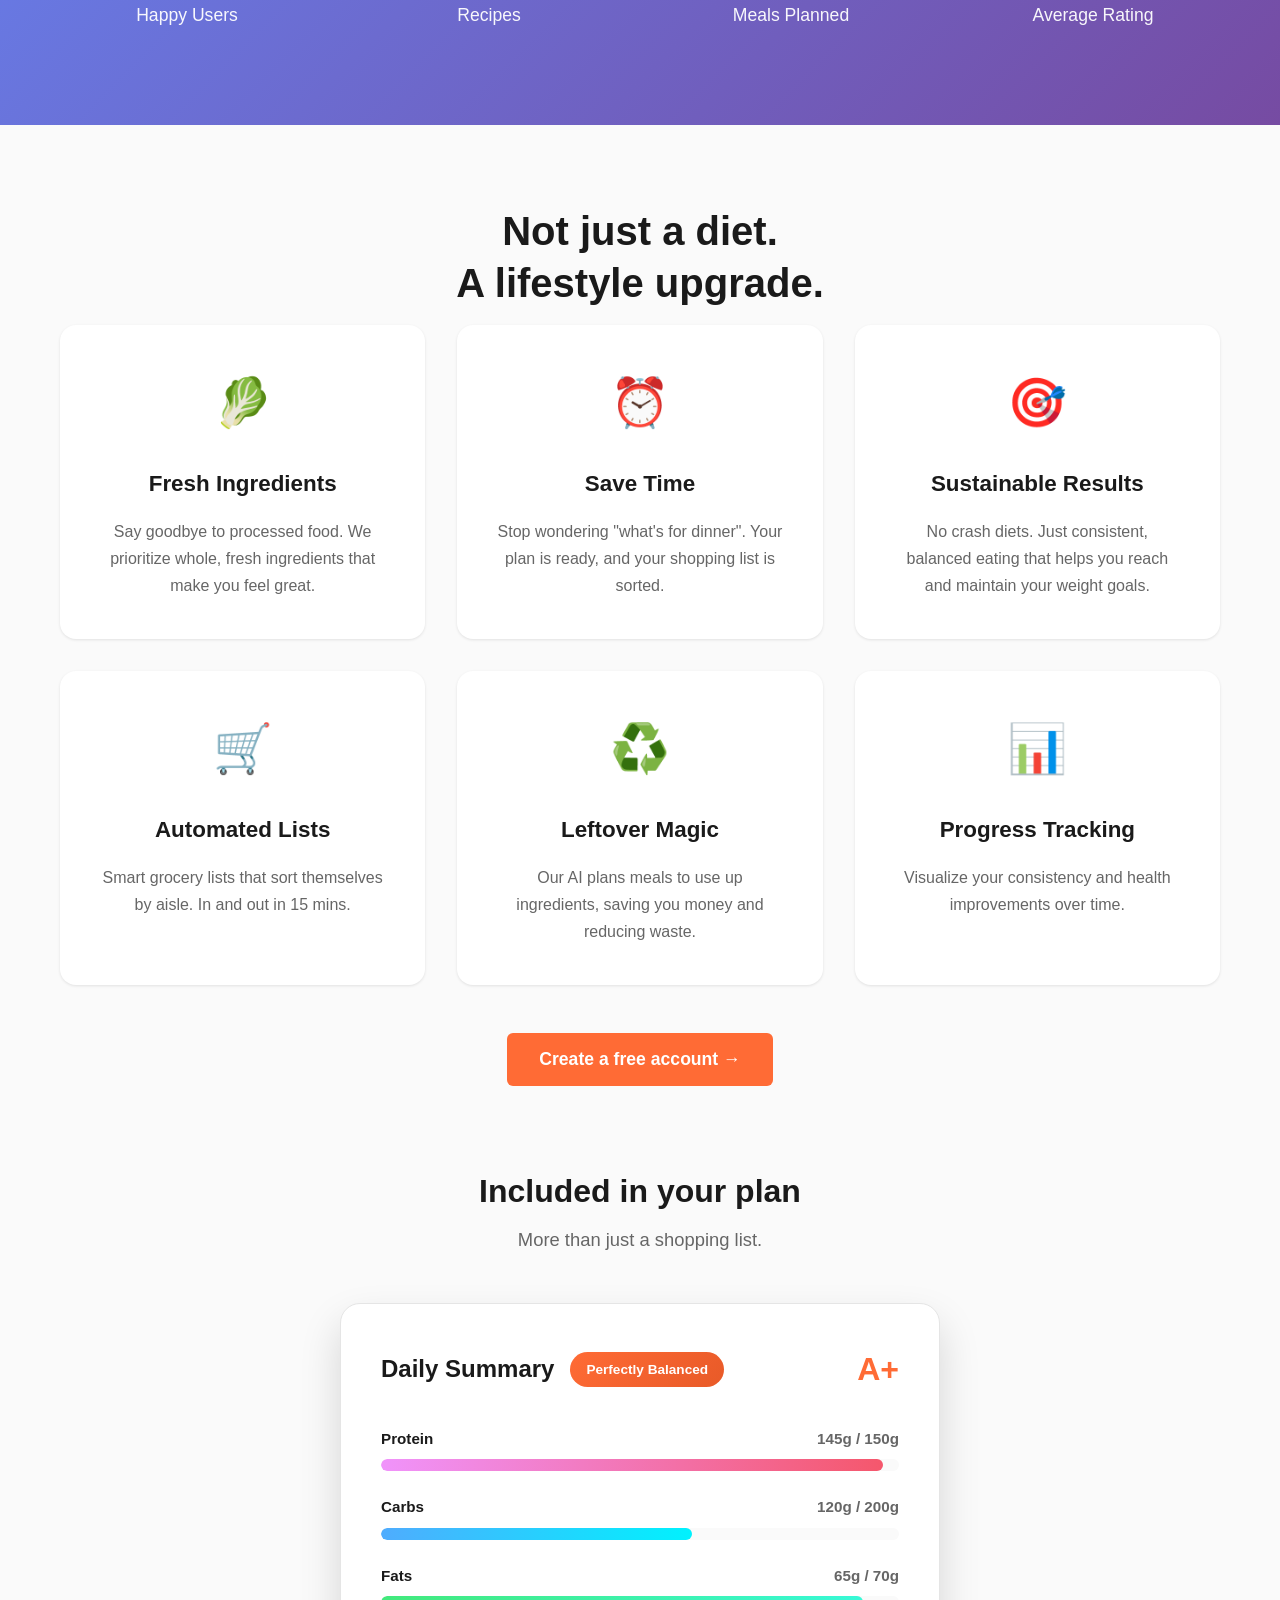
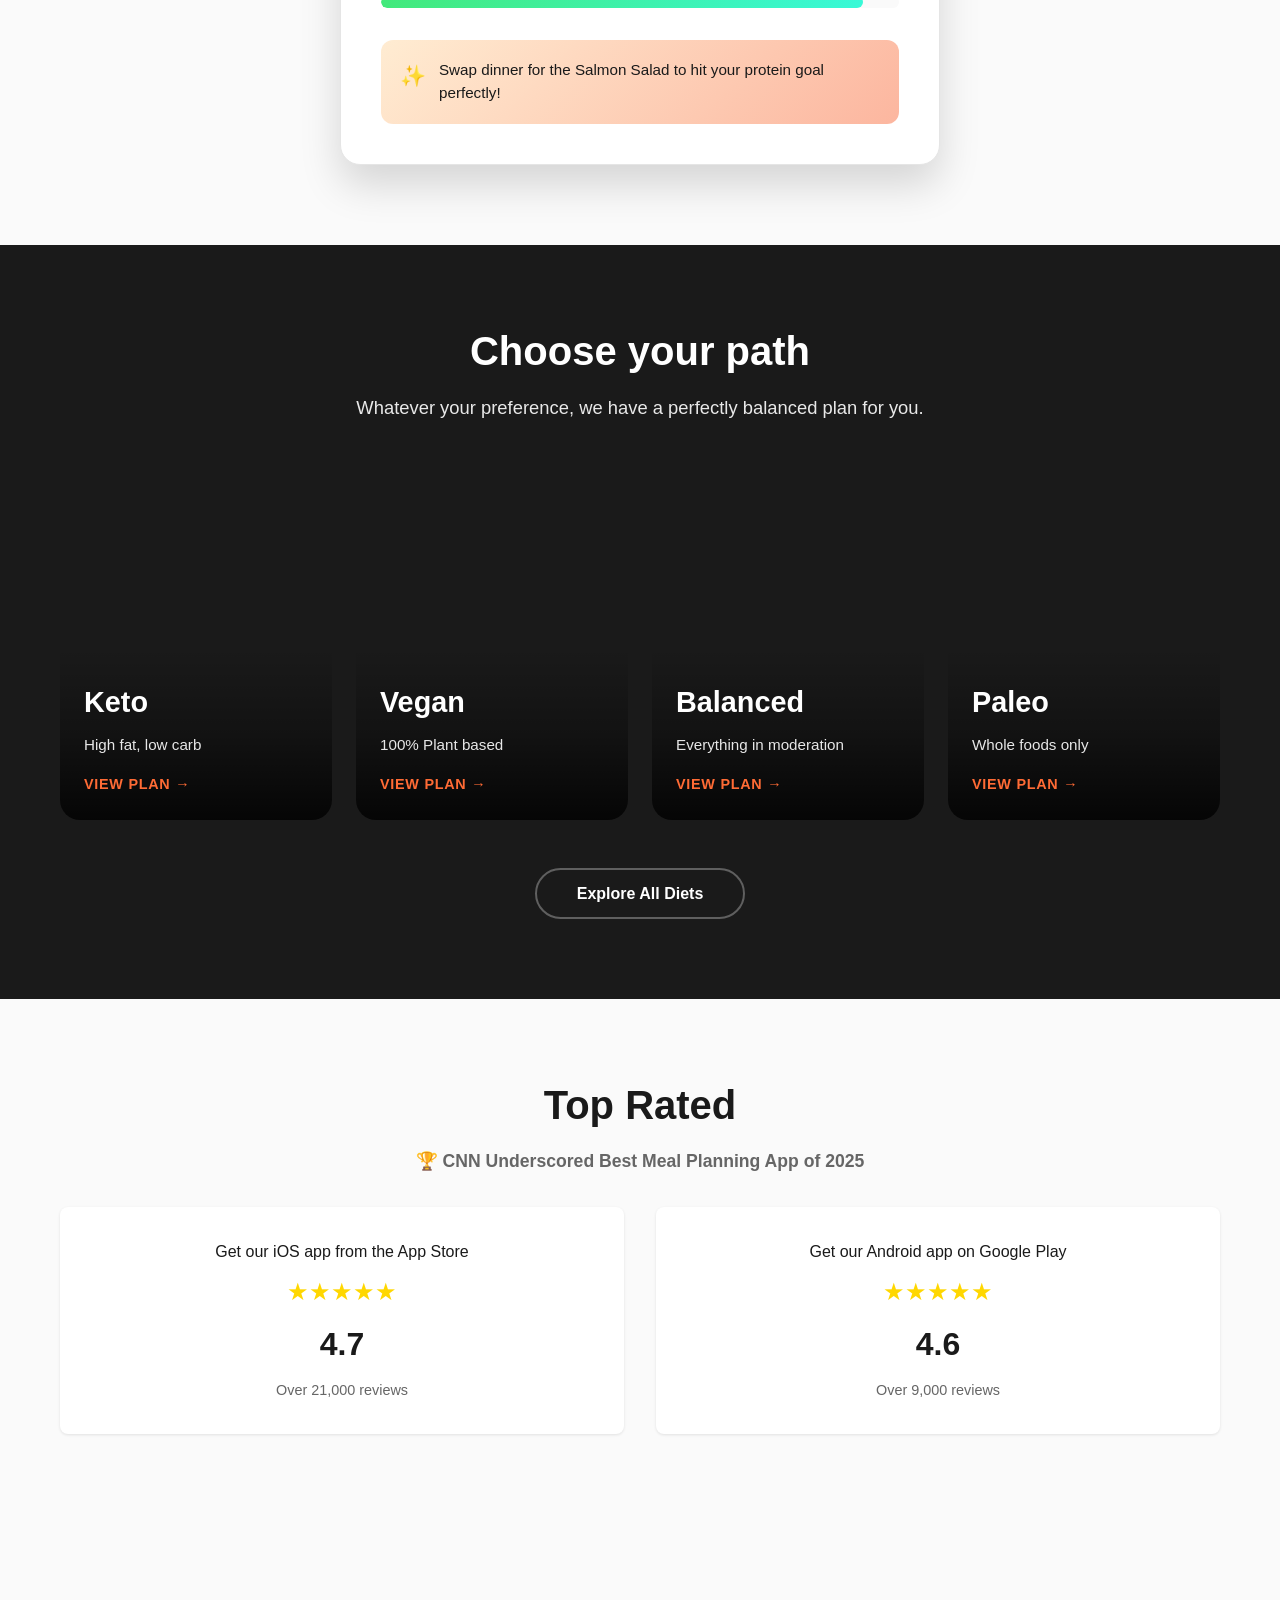
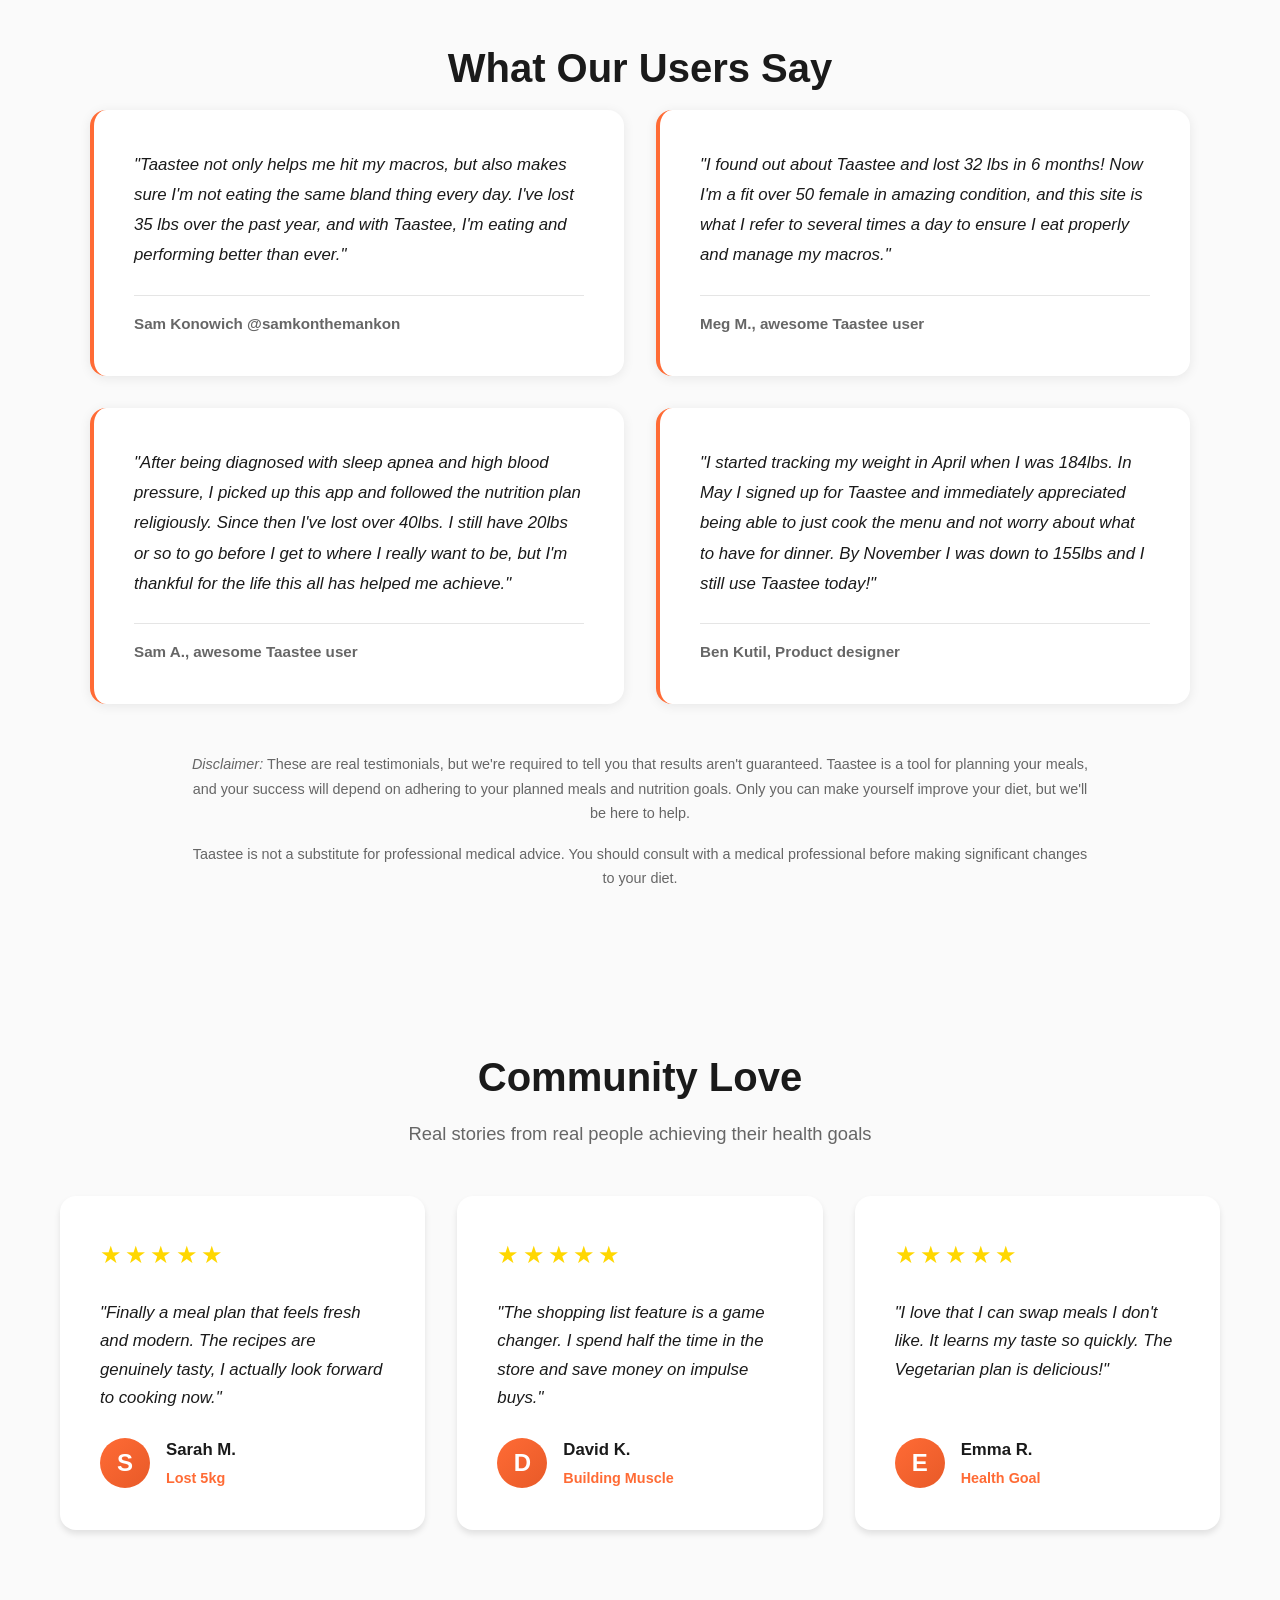
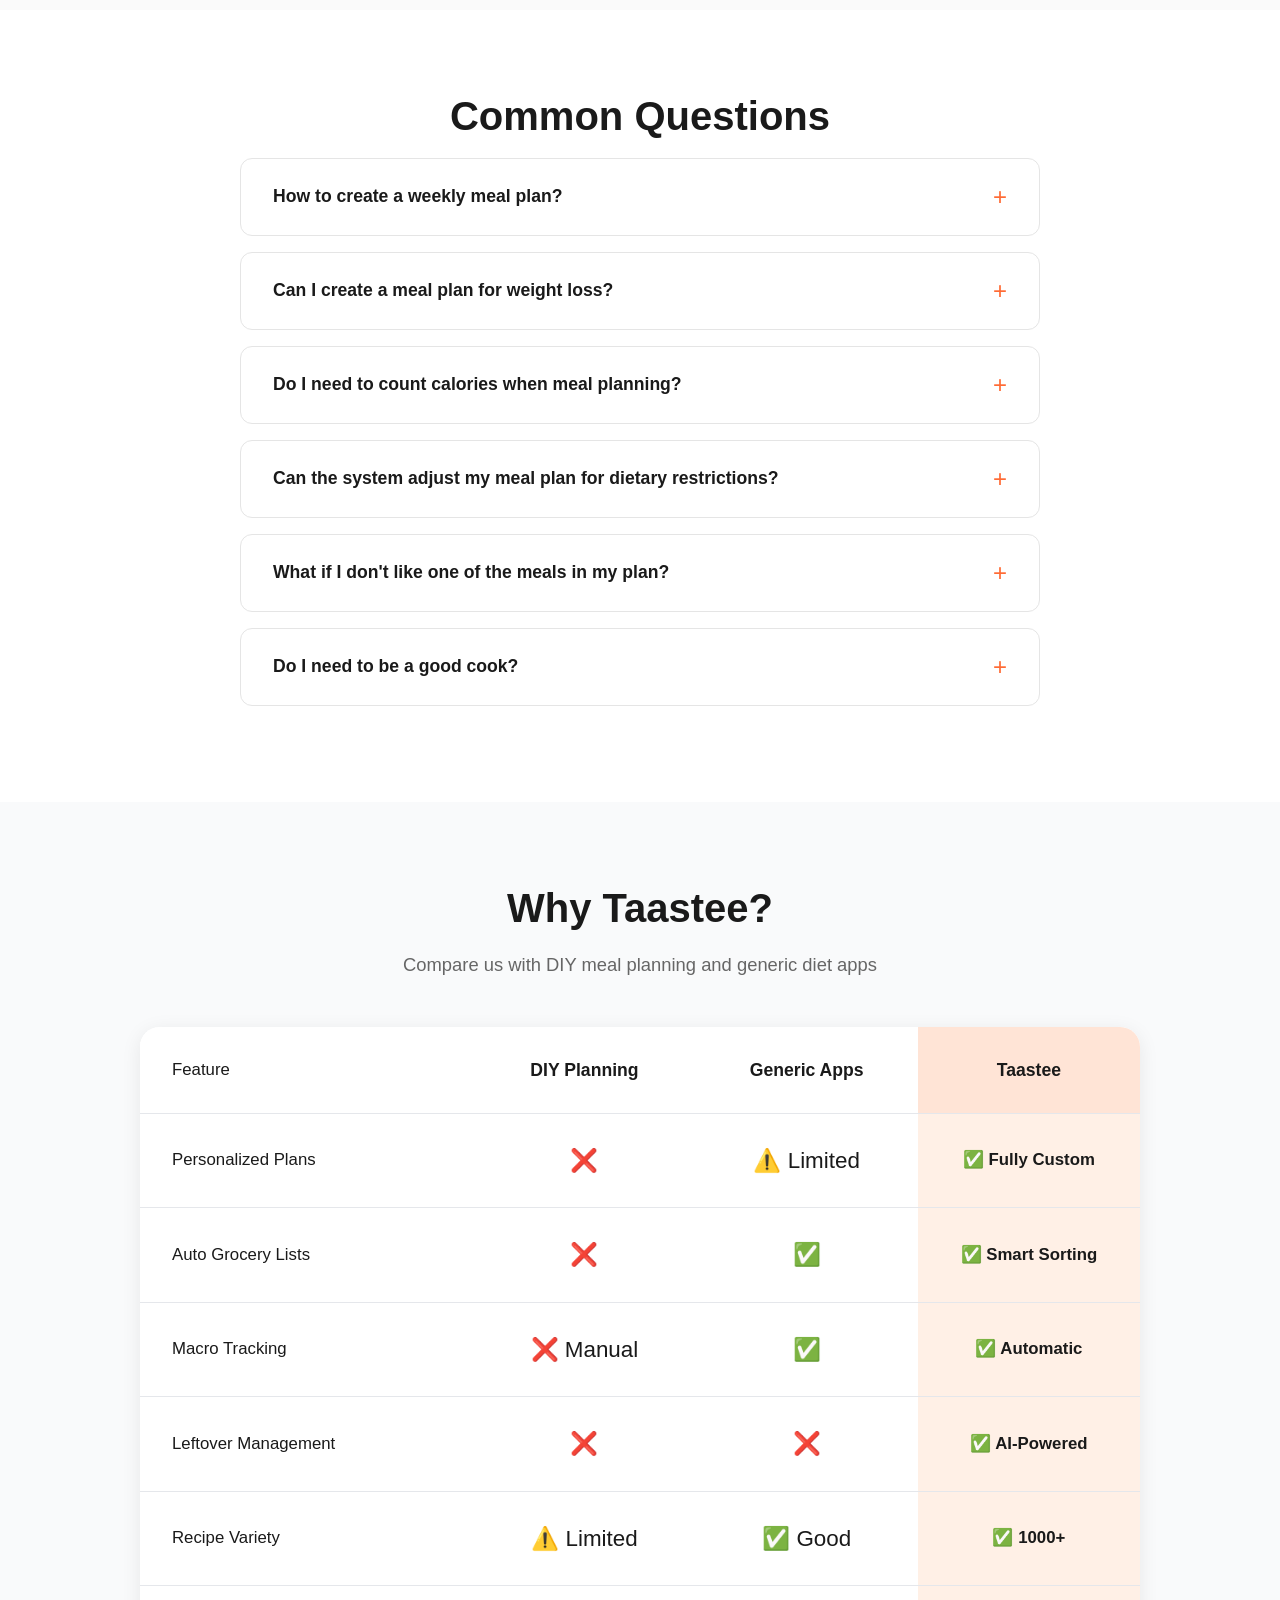
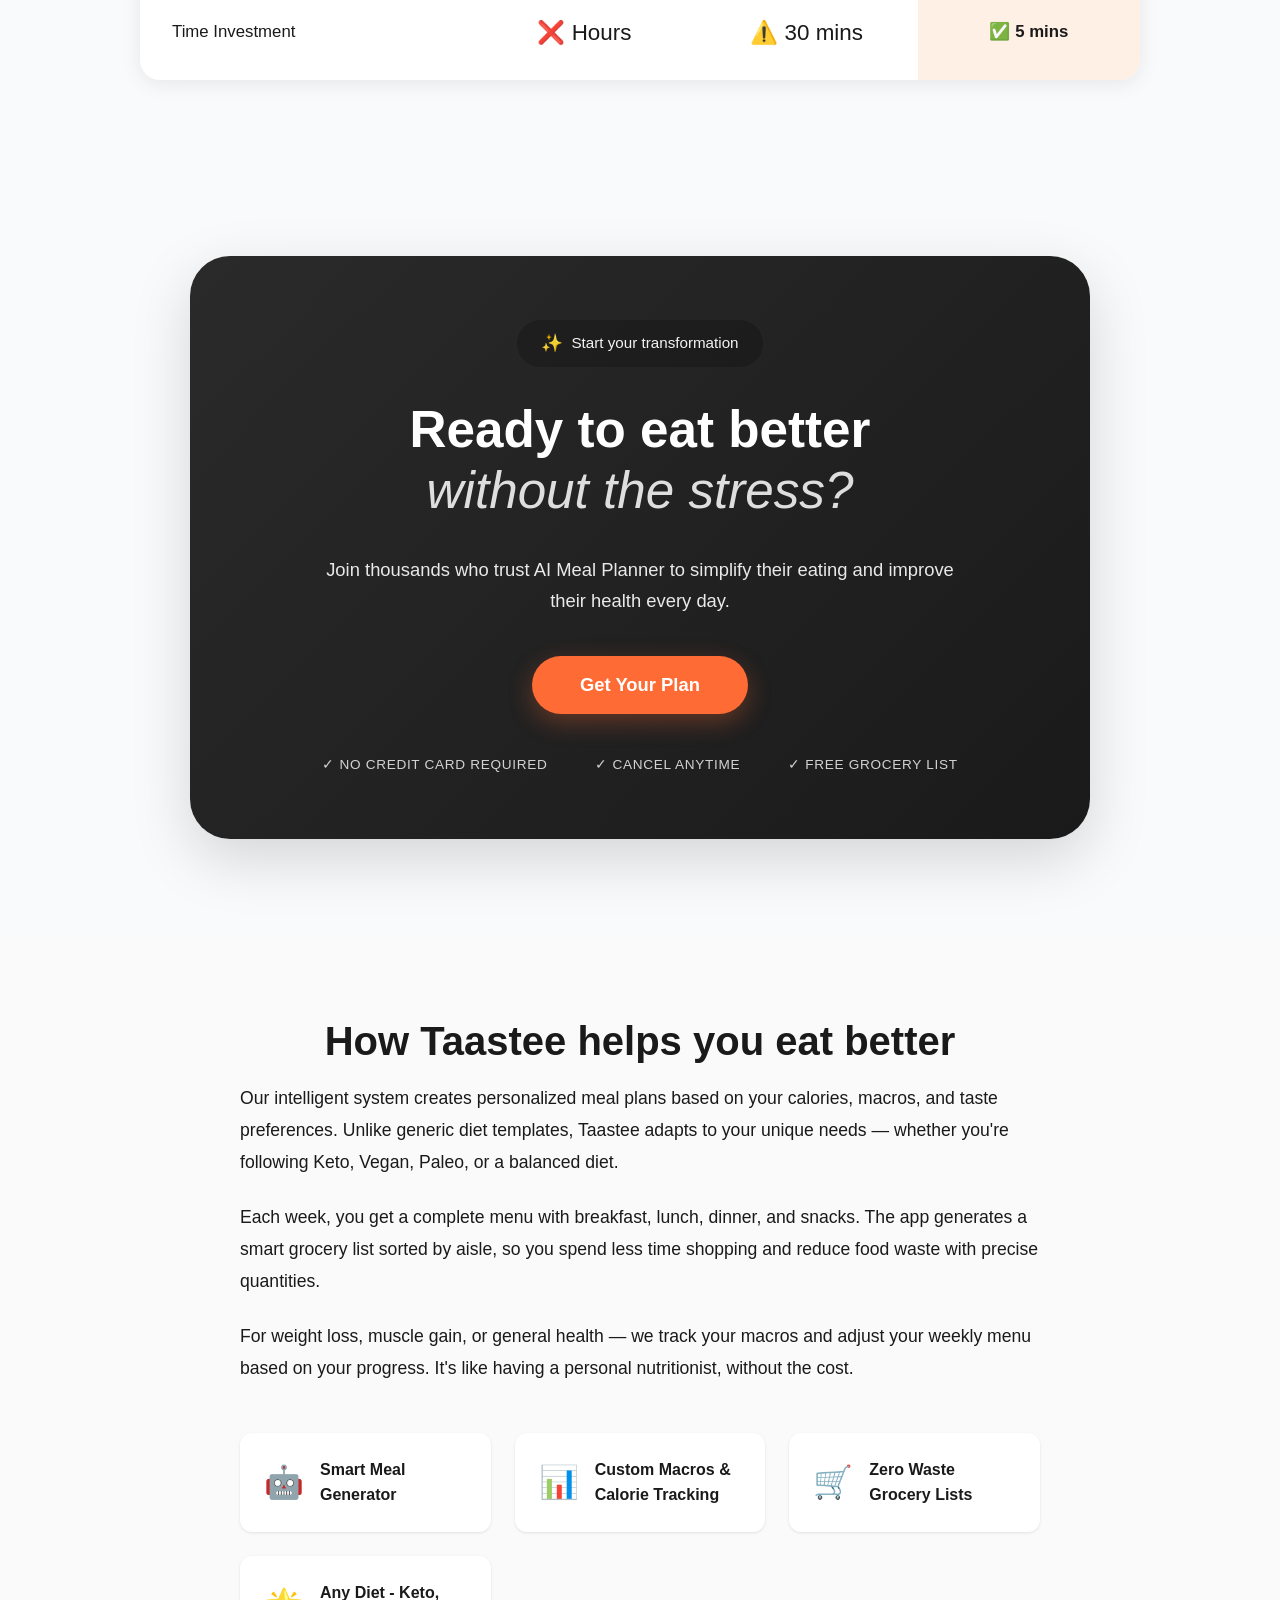
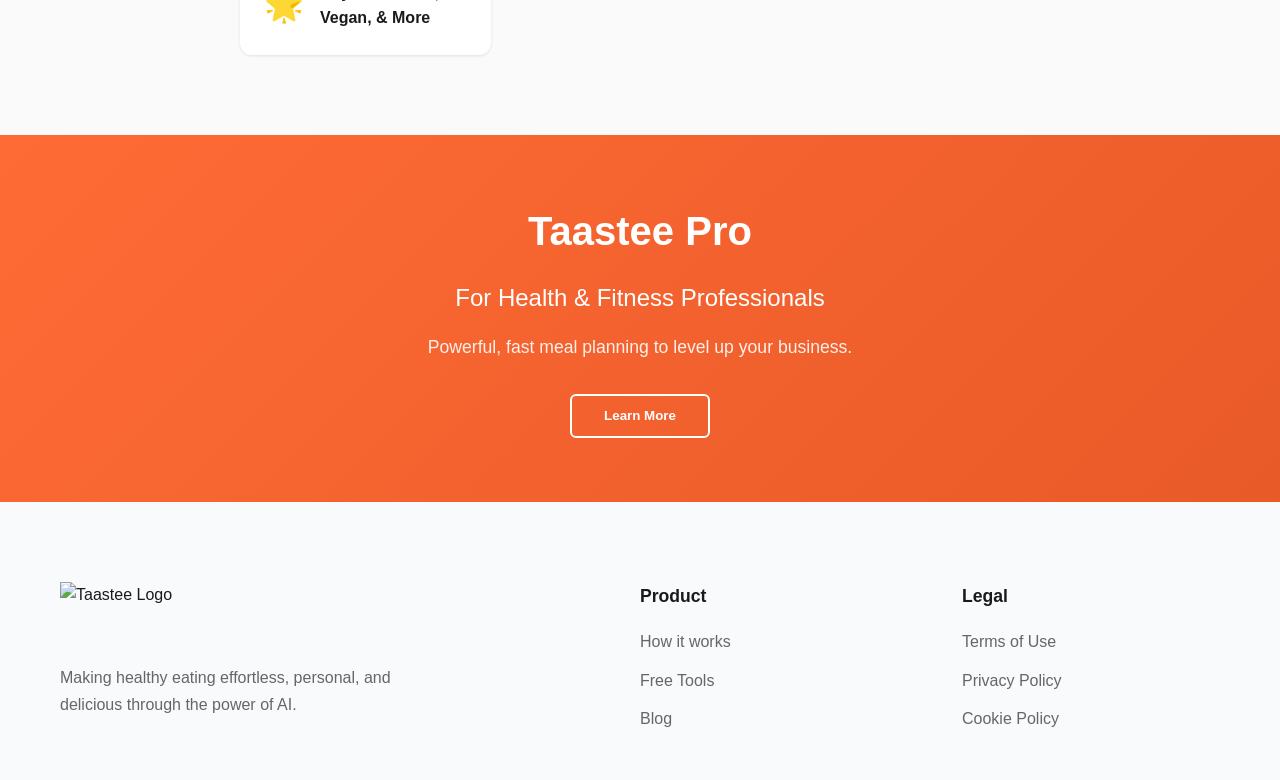
==== commit a1781942: "update logo" ====
--- a/index.html
+++ b/index.html
@@ -11,8 +11,7 @@
     <nav class="navbar">
         <div class="container">
             <div class="nav-brand">
-                <div class="nav-logo">🥗</div>
-                <h1>Taastee</h1>
+                <img src="https://homezies.com/wp-content/uploads/2026/01/Taastee-Logo-1.png" alt="Taastee Logo" class="nav-logo">
             </div>
             <div class="nav-links">
                 <a href="#features">Features</a>
@@ -736,8 +735,7 @@
             <div class="footer-grid">
                 <div class="footer-brand">
                     <div class="footer-logo">
-                        <div class="footer-icon">🥗</div>
-                        <h3>AI Meal Planner</h3>
+                        <img src="https://homezies.com/wp-content/uploads/2026/01/Taastee-Logo-1.png" alt="Taastee Logo" class="footer-logo-img">
                     </div>
                     <p class="footer-tagline">Making healthy eating effortless, personal, and delicious through the power of AI.</p>
                 </div>
--- a/styles.css
+++ b/styles.css
@@ -70,15 +70,14 @@
 }
 
 .nav-logo {
-    width: 42px;
-    height: 42px;
-    background: linear-gradient(135deg, var(--primary-color) 0%, var(--primary-dark) 100%);
-    border-radius: 10px;
-    display: flex;
-    align-items: center;
-    justify-content: center;
-    font-size: 1.5rem;
-    box-shadow: 0 2px 8px rgba(255, 107, 53, 0.2);
+    height: 45px;
+    width: auto;
+    display: block;
+    transition: transform 0.3s ease;
+}
+
+.nav-logo:hover {
+    transform: scale(1.05);
 }
 
 .nav-brand h1 {
@@ -1847,26 +1846,13 @@
 .footer-logo {
     display: flex;
     align-items: center;
-    gap: 0.8rem;
-    margin-bottom: 0.5rem;
-}
-
-.footer-icon {
-    width: 40px;
-    height: 40px;
-    background: var(--primary-color);
-    border-radius: 50%;
-    display: flex;
-    align-items: center;
-    justify-content: center;
-    font-size: 1.5rem;
-}
-
-.footer-logo h3 {
-    font-size: 1.5rem;
-    font-weight: 700;
-    color: var(--text-dark);
-    margin: 0;
+    margin-bottom: 1rem;
+}
+
+.footer-logo-img {
+    height: 50px;
+    width: auto;
+    display: block;
 }
 
 .footer-tagline {
@@ -2143,14 +2129,7 @@
     }
 
     .nav-logo {
-        width: 36px;
         height: 36px;
-        font-size: 1.3rem;
-        border-radius: 8px;
-    }
-
-    .nav-brand h1 {
-        font-size: 1.4rem;
     }
 
     .nav-links {
@@ -2500,18 +2479,8 @@
         gap: 2.5rem;
     }
 
-    .footer-logo {
-        gap: 0.6rem;
-    }
-
-    .footer-icon {
-        width: 35px;
-        height: 35px;
-        font-size: 1.3rem;
-    }
-
-    .footer-logo h3 {
-        font-size: 1.3rem;
+    .footer-logo-img {
+        height: 40px;
     }
 
     .footer-tagline {
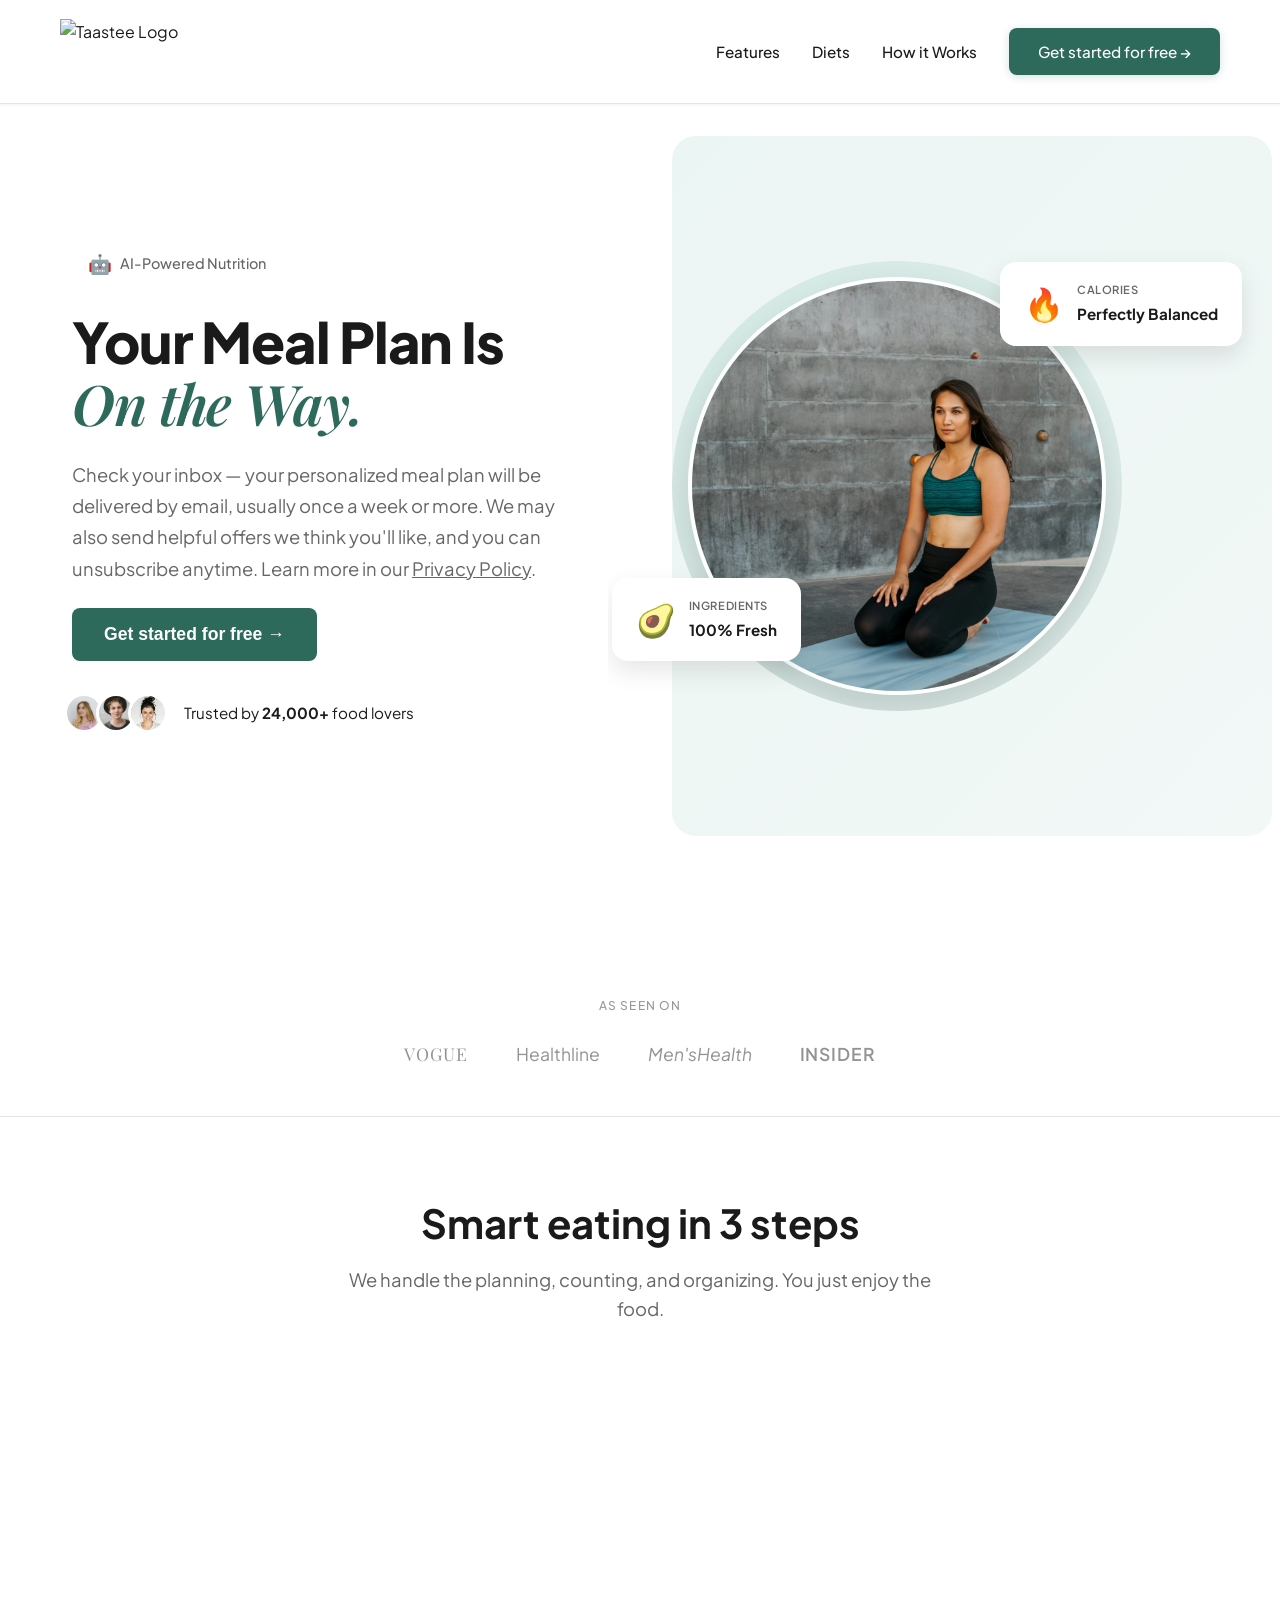
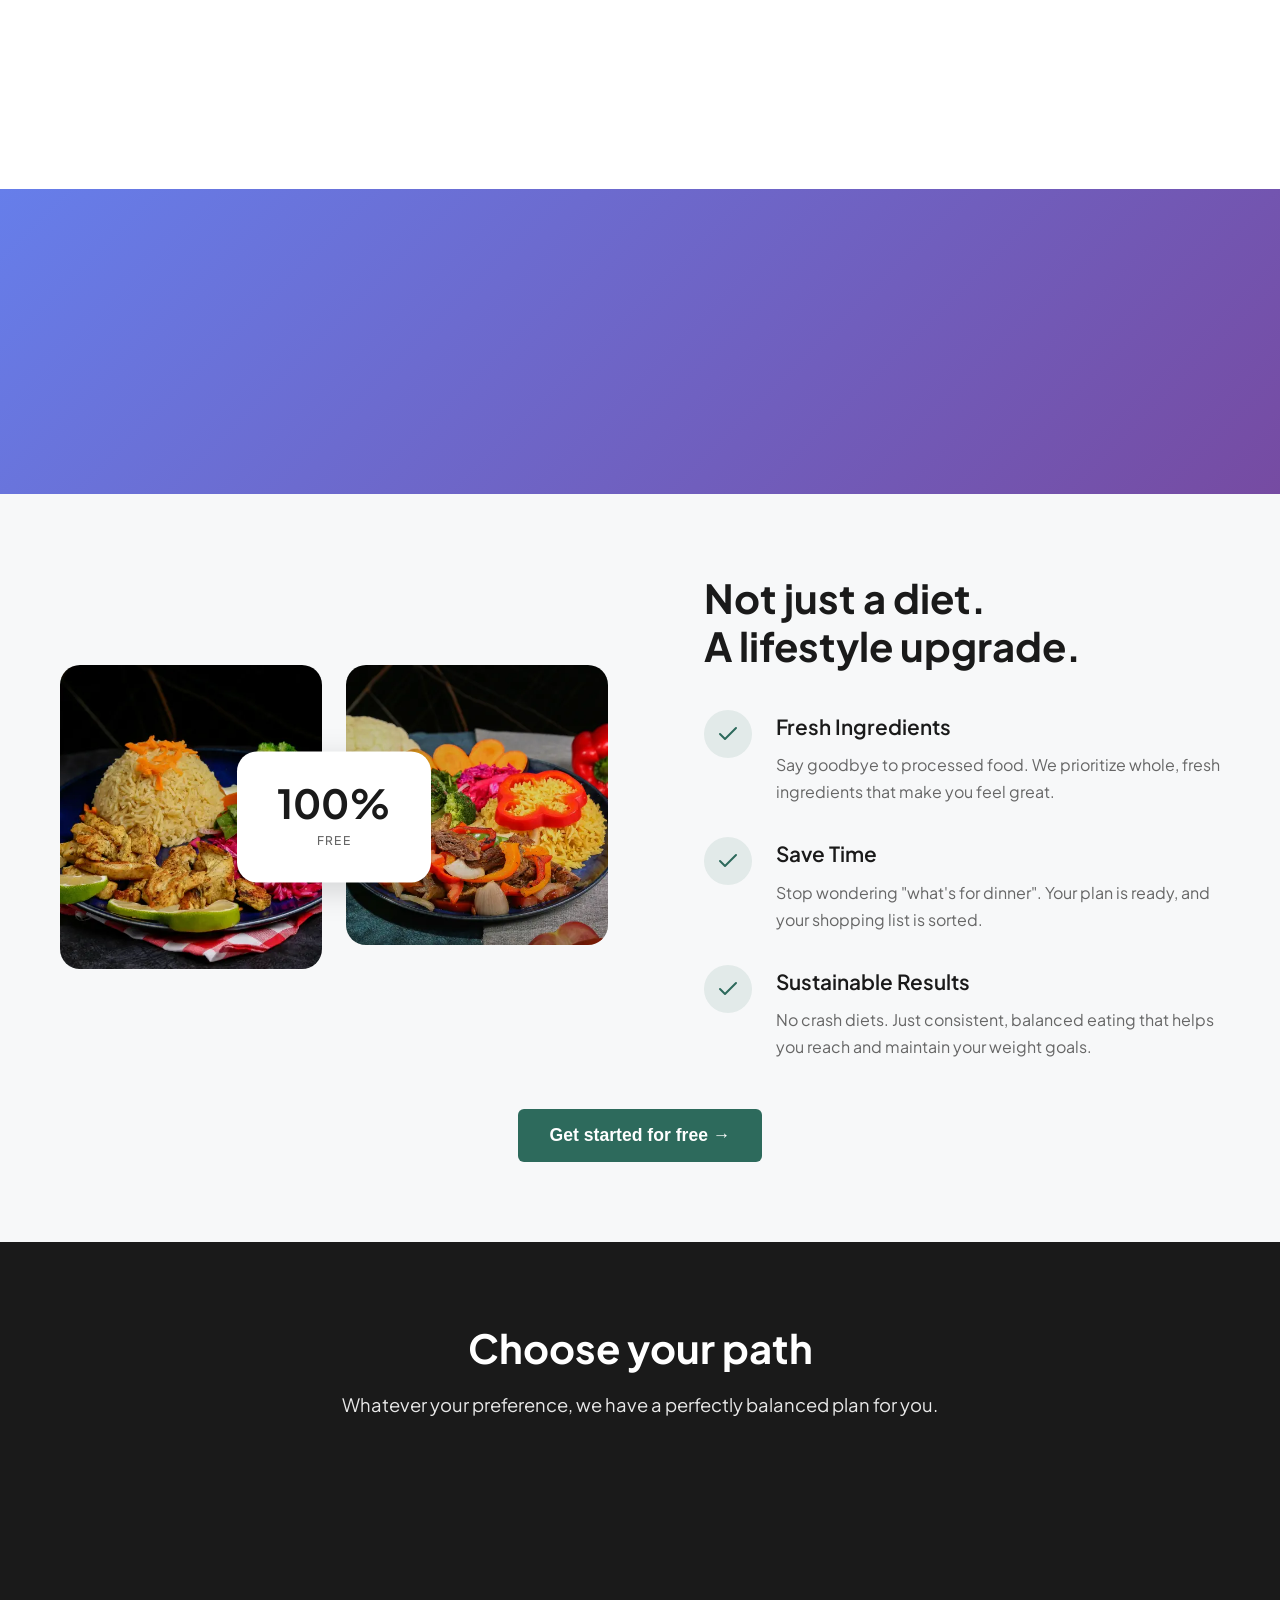
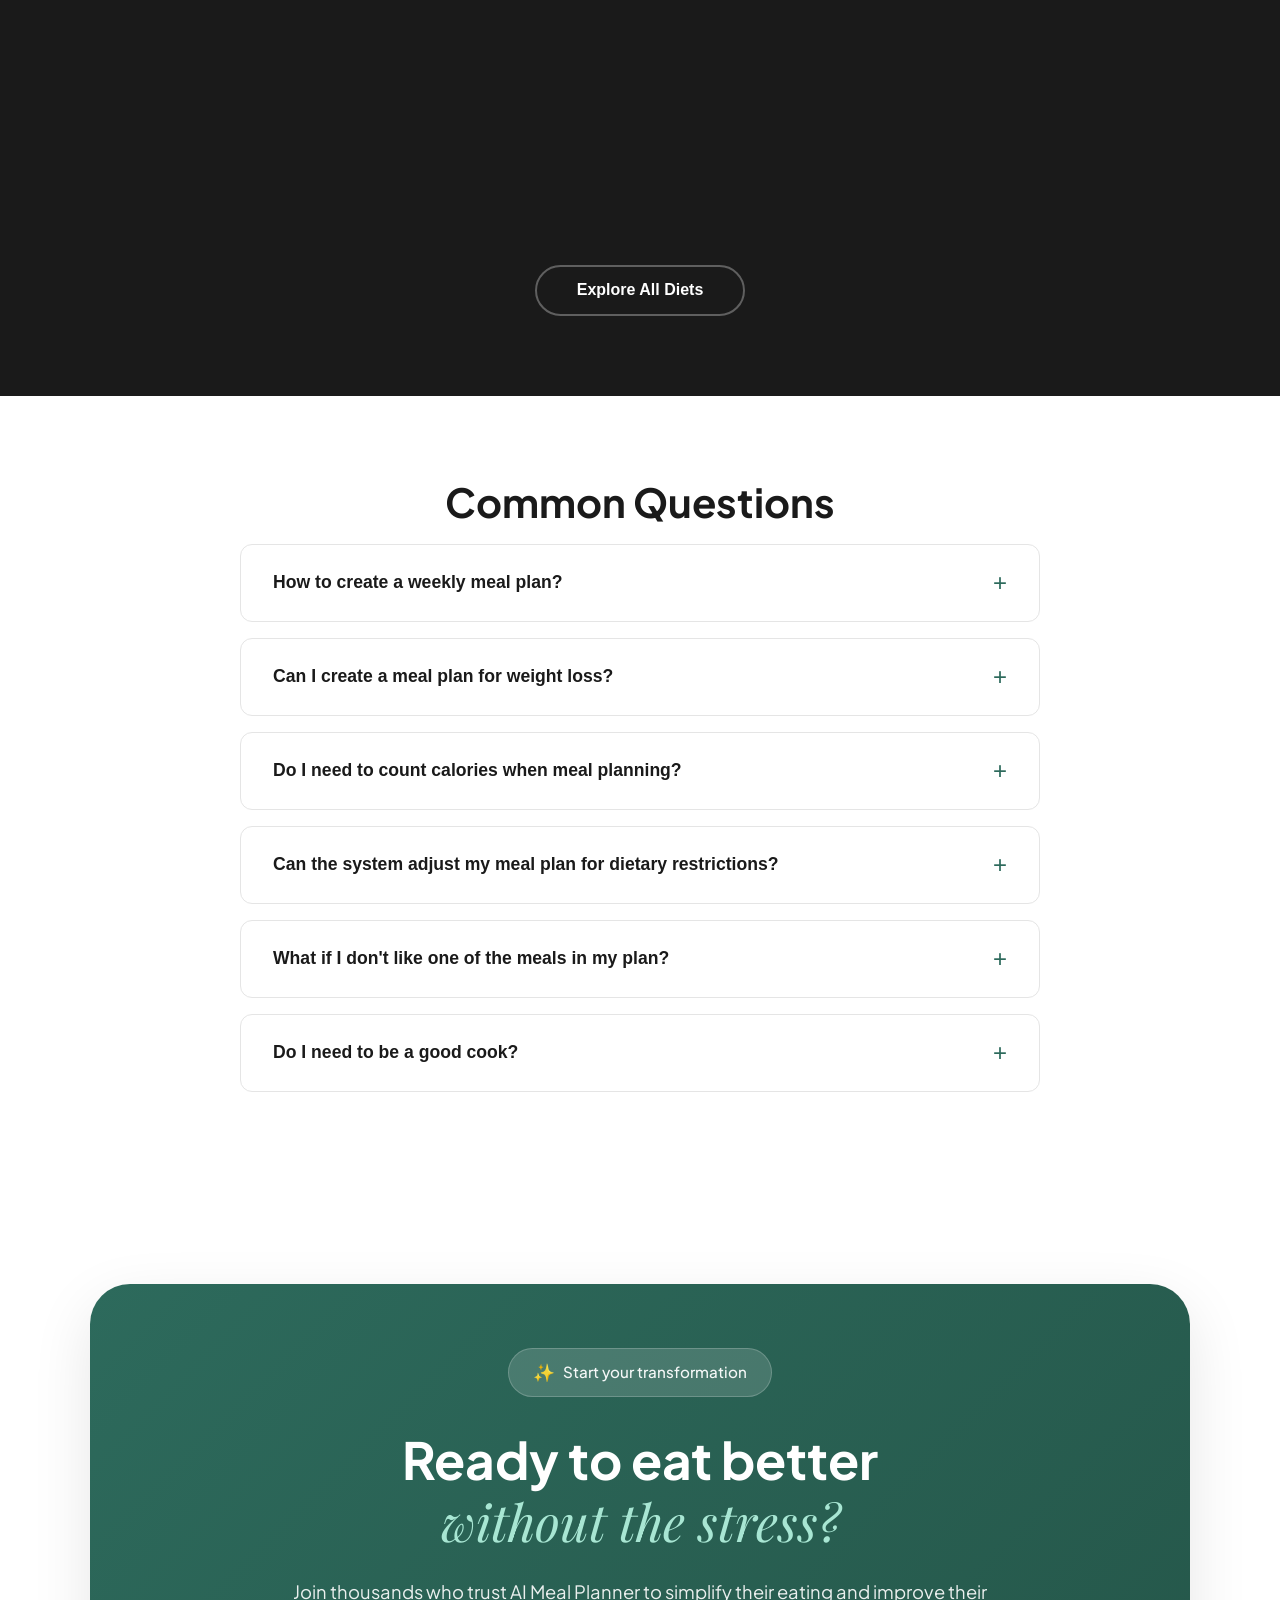
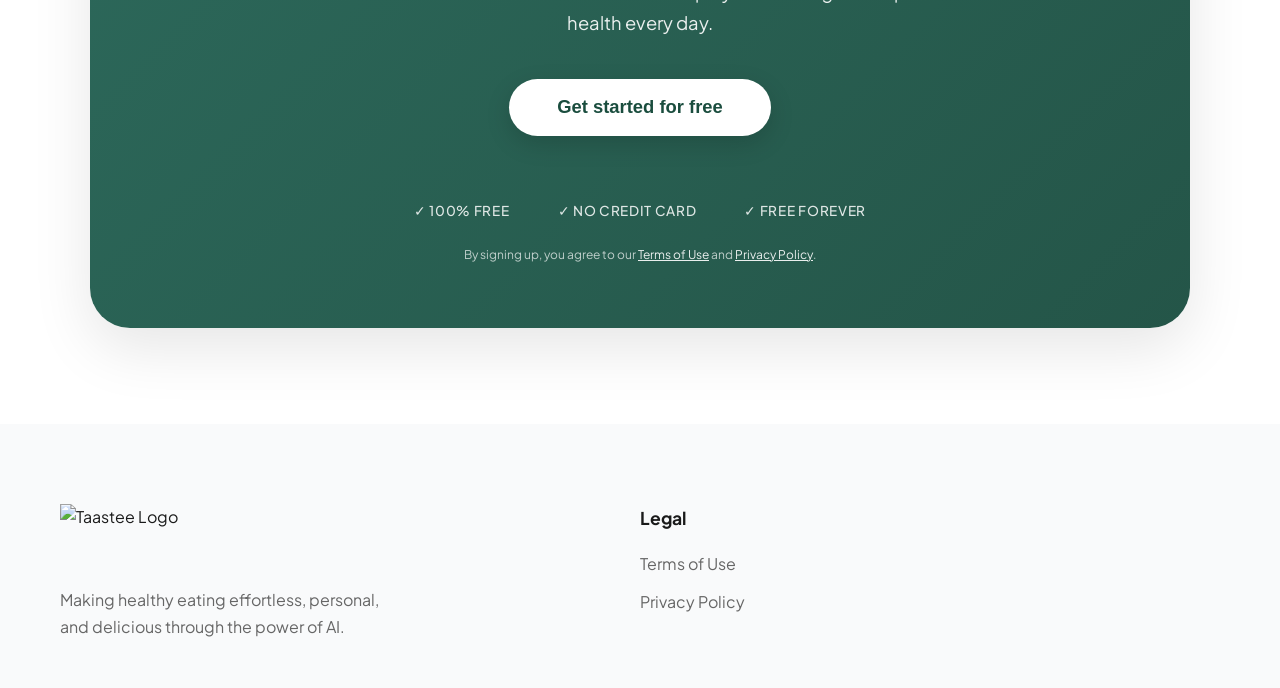
==== commit 0d2a1b75: "update content website" ====
--- a/index.html
+++ b/index.html
@@ -5,6 +5,11 @@
     <meta name="viewport" content="width=device-width, initial-scale=1.0">
     <title>Taastee - Put your diet on autopilot</title>
     <link rel="stylesheet" href="styles.css">
+    <!-- Preload diet card images for better performance -->
+    <link rel="preload" as="image" href="images/keto.webp">
+    <link rel="preload" as="image" href="images/vegan.webp">
+    <link rel="preload" as="image" href="images/tim-chow-pa_McjjynOA-unsplash.jpg">
+    <link rel="preload" as="image" href="images/paleo.webp">
 </head>
 <body>
     <!-- Navigation -->
@@ -17,8 +22,7 @@
                 <a href="#features">Features</a>
                 <a href="#diet-plans">Diets</a>
                 <a href="#how-it-works">How it Works</a>
-                <a href="#pricing">Pricing</a>
-                <a href="onboarding.html" class="btn-nav-primary">Get Started</a>
+                <a href="onboarding.html" class="btn-nav-primary">Get started for free →</a>
             </div>
         </div>
     </nav>
@@ -32,18 +36,17 @@
                     <div class="trust-badge">
                         <span class="emoji">🤖</span> AI-Powered Nutrition
                     </div>
-                    <h1 class="hero-title">Eat Fresh. <br><span class="highlight">Live Better.</span></h1>
+                    <h1 class="hero-title">Your Meal Plan Is <br><span class="highlight">On the Way.</span></h1>
                     <p class="hero-subtitle">
-                        Create your personalized weekly menu that adapts to your taste, schedule, and goals. 
-                        Fresh ingredients, simple recipes, and zero food waste.
+                        Check your inbox — your personalized meal plan will be delivered by email, usually once a week or more. We may also send helpful offers we think you'll like, and you can unsubscribe anytime. Learn more in our <a href="privacy-policy.html" style="color: inherit; text-decoration: underline;">Privacy Policy</a>.
                     </p>
-                    <button class="btn-hero-cta" onclick="window.location.href='onboarding.html'">Create Your Plan →</button>
+                    <button class="btn-hero-cta" onclick="window.location.href='onboarding.html'">Get started for free →</button>
                     
                     <div class="trust-users">
                         <div class="user-avatars">
-                            <div class="avatar">👤</div>
-                            <div class="avatar">👤</div>
-                            <div class="avatar">👤</div>
+                            <div class="avatar"><img src="images/alex-suprun-mynsNaNwVDc-unsplash.jpg" alt="User avatar"></div>
+                            <div class="avatar"><img src="images/ian-dooley-d1UPkiFd04A-unsplash.jpg" alt="User avatar"></div>
+                            <div class="avatar"><img src="images/jake-nackos-IF9TK5Uy-KI-unsplash.jpg" alt="User avatar"></div>
                         </div>
                         <p>Trusted by <strong>24,000+</strong> food lovers</p>
                     </div>
@@ -52,76 +55,40 @@
                 <!-- Right Column -->
                 <div class="hero-right">
                     <div class="hero-image-container">
-                        <img src="https://ai-mealplan.com/images/landing.png" alt="Healthy lifestyle" class="hero-image">
-                        
-                        <!-- Floating Badge: Calories -->
-                        <div class="floating-badge badge-calories">
-                            <span class="badge-emoji">🔥</span>
-                            <div class="badge-text">
-                                <small>CALORIES</small>
-                                <strong>Perfectly Balanced</strong>
-                            </div>
-                        </div>
-                        
-                        <!-- Floating Badge: Ingredients -->
-                        <div class="floating-badge badge-ingredients">
-                            <span class="badge-emoji">🥑</span>
-                            <div class="badge-text">
-                                <small>INGREDIENTS</small>
-                                <strong>100% Fresh</strong>
-                            </div>
-                        </div>
-                    </div>
-                </div>
-            </div>
-            
-            <!-- Meal Plan Generator -->
-            <div class="meal-plan-generator">
-                <h2>Create your meal plan right here in seconds</h2>
-                
-                <div class="generator-form">
-                    <div class="form-group">
-                        <label>Preferred Diet</label>
-                        <select id="diet-select" class="form-control">
-                            <option value="anything">Anything</option>
-                            <option value="keto">Keto</option>
-                            <option value="mediterranean">Mediterranean</option>
-                            <option value="paleo">Paleo</option>
-                            <option value="vegan">Vegan</option>
-                            <option value="vegetarian">Vegetarian</option>
-                        </select>
-                    </div>
-
-                    <div class="form-group">
-                        <label>I want to eat <input type="number" id="calories-input" class="calories-input" value="2000" min="1000" max="5000"> calories</label>
-                        <a href="#" class="link-text">Not sure? Try our Calorie Calculator</a>
-                    </div>
-
-                    <div class="form-group">
-                        <label>in <input type="number" id="meals-input" class="meals-input" value="3" min="1" max="6"> meals</label>
-                    </div>
-
-                    <div class="macros-group">
-                        <div class="macro-item">
-                            <label>At least <strong id="carbs-display">90g</strong> Carbs</label>
-                            <input type="range" id="carbs-slider" class="macro-slider" min="0" max="300" value="90">
-                        </div>
-                        <div class="macro-item">
-                            <label>At least <strong id="fat-display">40g</strong> Fat</label>
-                            <input type="range" id="fat-slider" class="macro-slider" min="0" max="200" value="40">
-                        </div>
-                        <div class="macro-item">
-                            <label>At least <strong id="protein-display">90g</strong> Protein</label>
-                            <input type="range" id="protein-slider" class="macro-slider" min="0" max="300" value="90">
-                        </div>
-                    </div>
-
-                    <p class="account-prompt">Want to set specific macro targets? <a href="onboarding.html">Create a free account!</a></p>
-
-                    <button id="generate-btn" class="btn-primary btn-large" onclick="window.location.href='onboarding.html'">Generate Meal Plan</button>
-                </div>
-
-                <div id="meal-plan-result" class="meal-plan-result hidden"></div>
+                        <img src="images/tim-chow-pa_McjjynOA-unsplash.jpg" alt="Healthy lifestyle" class="hero-image">
+                    </div>
+                    
+                    <!-- Floating Badge: Calories -->
+                    <div class="floating-badge badge-calories">
+                        <span class="badge-emoji">🔥</span>
+                        <div class="badge-text">
+                            <small>CALORIES</small>
+                            <strong>Perfectly Balanced</strong>
+                        </div>
+                    </div>
+                    
+                    <!-- Floating Badge: Ingredients -->
+                    <div class="floating-badge badge-ingredients">
+                        <span class="badge-emoji">🥑</span>
+                        <div class="badge-text">
+                            <small>INGREDIENTS</small>
+                            <strong>100% Fresh</strong>
+                        </div>
+                    </div>
+                </div>
+            </div>
+        </div>
+    </section>
+
+    <!-- As Seen On Section -->
+    <section class="as-seen-on">
+        <div class="container">
+            <p class="as-seen-label">AS SEEN ON</p>
+            <div class="logos-grid">
+                <span class="logo-text vogue">VOGUE</span>
+                <span class="logo-text healthline">Healthline</span>
+                <span class="logo-text mens-health">Men'sHealth</span>
+                <span class="logo-text insider">INSIDER</span>
             </div>
         </div>
     </section>
@@ -135,117 +102,20 @@
             <div class="steps-grid">
                 <div class="step-card">
                     <div class="step-number">1</div>
-                    <h3>Set your goals</h3>
-                    <p>Tell us what you like to eat and what you want to achieve. We adapt to allergies, diets, and taste preferences.</p>
+                    <h3>Sign up for free</h3>
+                    <p>Create your free account in seconds. No credit card required. Tell us your dietary preferences and goals.</p>
                 </div>
                 
                 <div class="step-card">
                     <div class="step-number">2</div>
-                    <h3>Get your plan</h3>
-                    <p>Receive a complete weekly menu with delicious recipes. Every meal is macronutrient-balanced for you.</p>
+                    <h3>Get your free plan</h3>
+                    <p>Access your personalized meal plan instantly on our website. Download recipes and shopping lists anytime.</p>
                 </div>
                 
                 <div class="step-card">
                     <div class="step-number">3</div>
                     <h3>Shop & Cook</h3>
-                    <p>Use our smart grocery list to shop in minutes. Follow simple instructions to cook fresh, tasty meals.</p>
-                </div>
-            </div>
-        </div>
-    </section>
-
-    <!-- More Than Just Section -->
-    <section class="more-than-just">
-        <div class="container">
-            <div class="more-than-grid">
-                <!-- Left Column -->
-                <div class="more-than-left">
-                    <h2 class="more-than-title">More than just <br><span class="highlight-green">a shopping list.</span></h2>
-                    <p class="more-than-subtitle">We've reimagined how meal planning should feel. No more spreadsheets or confusion—just a simple, beautiful system that does the heavy lifting for you.</p>
-                    
-                    <div class="feature-list">
-                        <div class="feature-list-item">
-                            <div class="feature-icon-circle">
-                                <span>📋</span>
-                            </div>
-                            <div class="feature-content">
-                                <h3>Automated Lists</h3>
-                                <p>Smart grocery lists that sort themselves by aisle. In and out in 15 mins.</p>
-                            </div>
-                        </div>
-                        
-                        <div class="feature-list-item">
-                            <div class="feature-icon-circle">
-                                <span>🧪</span>
-                            </div>
-                            <div class="feature-content">
-                                <h3>Leftover Magic</h3>
-                                <p>Our AI plans meals to use up ingredients, saving you money and reducing waste.</p>
-                            </div>
-                        </div>
-                        
-                        <div class="feature-list-item">
-                            <div class="feature-icon-circle">
-                                <span>📊</span>
-                            </div>
-                            <div class="feature-content">
-                                <h3>Progress Tracking</h3>
-                                <p>Visualize your consistency and health improvements over time.</p>
-                            </div>
-                        </div>
-                    </div>
-                </div>
-                
-                <!-- Right Column -->
-                <div class="more-than-right">
-                    <div class="daily-summary-card-large">
-                        <div class="summary-header-large">
-                            <div class="summary-header-top">
-                                <div>
-                                    <p class="summary-label">DAILY SUMMARY</p>
-                                    <h3 class="summary-status">Perfectly Balanced</h3>
-                                </div>
-                                <span class="summary-grade-large">A+</span>
-                            </div>
-                        </div>
-                        
-                        <div class="macro-bars-large">
-                            <div class="macro-bar-item-large">
-                                <div class="macro-bar-header">
-                                    <span class="macro-name">Protein</span>
-                                    <span class="macro-values"><strong>145g</strong> / 180g</span>
-                                </div>
-                                <div class="progress-bar-large">
-                                    <div class="progress-fill-large protein" style="width: 80.5%;"></div>
-                                </div>
-                            </div>
-                            
-                            <div class="macro-bar-item-large">
-                                <div class="macro-bar-header">
-                                    <span class="macro-name">Carbs</span>
-                                    <span class="macro-values"><strong>120g</strong> / 200g</span>
-                                </div>
-                                <div class="progress-bar-large">
-                                    <div class="progress-fill-large carbs" style="width: 60%;"></div>
-                                </div>
-                            </div>
-                            
-                            <div class="macro-bar-item-large">
-                                <div class="macro-bar-header">
-                                    <span class="macro-name">Fats</span>
-                                    <span class="macro-values"><strong>65g</strong> / 70g</span>
-                                </div>
-                                <div class="progress-bar-large">
-                                    <div class="progress-fill-large fats" style="width: 92.8%;"></div>
-                                </div>
-                            </div>
-                        </div>
-                        
-                        <div class="summary-tip-large">
-                            <span class="tip-emoji">✨</span>
-                            <p>Swap dinner for the <strong>Salmon Salad</strong> to hit your protein goal perfectly!</p>
-                        </div>
-                    </div>
+                    <p>Use our free website tools to plan your meals and enjoy healthy eating without any cost.</p>
                 </div>
             </div>
         </div>
@@ -278,86 +148,65 @@
     <!-- Features Section -->
     <section id="features" class="features">
         <div class="container">
-            <h2 class="section-title">Not just a diet. <br>A lifestyle upgrade.</h2>
-            
-            <div class="features-grid">
-                <div class="feature-card">
-                    <div class="feature-icon">🥬</div>
-                    <h3>Fresh Ingredients</h3>
-                    <p>Say goodbye to processed food. We prioritize whole, fresh ingredients that make you feel great.</p>
-                </div>
-                
-                <div class="feature-card">
-                    <div class="feature-icon">⏰</div>
-                    <h3>Save Time</h3>
-                    <p>Stop wondering "what's for dinner". Your plan is ready, and your shopping list is sorted.</p>
-                </div>
-                
-                <div class="feature-card">
-                    <div class="feature-icon">🎯</div>
-                    <h3>Sustainable Results</h3>
-                    <p>No crash diets. Just consistent, balanced eating that helps you reach and maintain your weight goals.</p>
-                </div>
-                
-                <div class="feature-card">
-                    <div class="feature-icon">🛒</div>
-                    <h3>Automated Lists</h3>
-                    <p>Smart grocery lists that sort themselves by aisle. In and out in 15 mins.</p>
-                </div>
-                
-                <div class="feature-card">
-                    <div class="feature-icon">♻️</div>
-                    <h3>Leftover Magic</h3>
-                    <p>Our AI plans meals to use up ingredients, saving you money and reducing waste.</p>
-                </div>
-                
-                <div class="feature-card">
-                    <div class="feature-icon">📊</div>
-                    <h3>Progress Tracking</h3>
-                    <p>Visualize your consistency and health improvements over time.</p>
+            <div class="features-two-column">
+                <!-- Left Column - Images -->
+                <div class="features-images">
+                    <div class="feature-image-grid">
+                        <img src="images/mohanad-karawanchy-PlHLf3PJuiI-unsplash.webp" alt="Delicious meal" class="feature-img feature-img-1">
+                        <img src="images/mohanad-karawanchy-3l-ZU7q5zoM-unsplash.webp" alt="Healthy food" class="feature-img feature-img-2">
+                    </div>
+                    <div class="recipes-badge">
+                        <h3>100%</h3>
+                        <p>FREE</p>
+                    </div>
+                </div>
+                
+                <!-- Right Column - Features -->
+                <div class="features-content">
+                    <h2 class="features-title">Not just a diet.<br>A lifestyle upgrade.</h2>
+                    
+                    <div class="features-list">
+                        <div class="feature-item">
+                            <div class="feature-checkmark">
+                                <svg width="24" height="24" viewBox="0 0 24 24" fill="none">
+                                    <path d="M20 6L9 17L4 12" stroke="currentColor" stroke-width="2" stroke-linecap="round" stroke-linejoin="round"/>
+                                </svg>
+                            </div>
+                            <div class="feature-text">
+                                <h3>Fresh Ingredients</h3>
+                                <p>Say goodbye to processed food. We prioritize whole, fresh ingredients that make you feel great.</p>
+                            </div>
+                        </div>
+                        
+                        <div class="feature-item">
+                            <div class="feature-checkmark">
+                                <svg width="24" height="24" viewBox="0 0 24 24" fill="none">
+                                    <path d="M20 6L9 17L4 12" stroke="currentColor" stroke-width="2" stroke-linecap="round" stroke-linejoin="round"/>
+                                </svg>
+                            </div>
+                            <div class="feature-text">
+                                <h3>Save Time</h3>
+                                <p>Stop wondering "what's for dinner". Your plan is ready, and your shopping list is sorted.</p>
+                            </div>
+                        </div>
+                        
+                        <div class="feature-item">
+                            <div class="feature-checkmark">
+                                <svg width="24" height="24" viewBox="0 0 24 24" fill="none">
+                                    <path d="M20 6L9 17L4 12" stroke="currentColor" stroke-width="2" stroke-linecap="round" stroke-linejoin="round"/>
+                                </svg>
+                            </div>
+                            <div class="feature-text">
+                                <h3>Sustainable Results</h3>
+                                <p>No crash diets. Just consistent, balanced eating that helps you reach and maintain your weight goals.</p>
+                            </div>
+                        </div>
+                    </div>
                 </div>
             </div>
 
             <div class="cta-section">
-                <a href="onboarding.html"><button class="btn-primary">Create a free account →</button></a>
-            </div>
-
-            <!-- Progress Tracking Showcase -->
-            <div class="progress-showcase">
-                <h3>Included in your plan</h3>
-                <p class="showcase-subtitle">More than just a shopping list.</p>
-                
-                <div class="daily-summary-card">
-                    <div class="summary-header">
-                        <h4>Daily Summary</h4>
-                        <span class="summary-badge">Perfectly Balanced</span>
-                        <span class="summary-grade">A+</span>
-                    </div>
-                    <div class="macro-bars">
-                        <div class="macro-bar-item">
-                            <label>Protein <span>145g / 150g</span></label>
-                            <div class="progress-bar">
-                                <div class="progress-fill protein" style="width: 97%;"></div>
-                            </div>
-                        </div>
-                        <div class="macro-bar-item">
-                            <label>Carbs <span>120g / 200g</span></label>
-                            <div class="progress-bar">
-                                <div class="progress-fill carbs" style="width: 60%;"></div>
-                            </div>
-                        </div>
-                        <div class="macro-bar-item">
-                            <label>Fats <span>65g / 70g</span></label>
-                            <div class="progress-bar">
-                                <div class="progress-fill fats" style="width: 93%;"></div>
-                            </div>
-                        </div>
-                    </div>
-                    <div class="summary-tip">
-                        <span class="tip-emoji">✨</span>
-                        <p>Swap dinner for the Salmon Salad to hit your protein goal perfectly!</p>
-                    </div>
-                </div>
+                <a href="onboarding.html"><button class="btn-primary">Get started for free →</button></a>
             </div>
         </div>
     </section>
@@ -369,8 +218,8 @@
             <p class="section-subtitle">Whatever your preference, we have a perfectly balanced plan for you.</p>
             
             <div class="diet-cards-grid">
-                <a href="onboarding.html" class="diet-card">
-                    <div class="diet-card-image" style="background-image: url('https://ai-mealplan.com/images/keto_plan.webp');">
+                <a href="keto-plan.html" class="diet-card">
+                    <div class="diet-card-image" style="background-image: url('images/keto.webp');">
                         <div class="diet-card-overlay">
                             <h3>Keto</h3>
                             <p>High fat, low carb</p>
@@ -379,8 +228,8 @@
                     </div>
                 </a>
                 
-                <a href="onboarding.html" class="diet-card">
-                    <div class="diet-card-image" style="background-image: url('https://ai-mealplan.com/images/vegan.webp');">
+                <a href="vegan-plan.html" class="diet-card">
+                    <div class="diet-card-image" style="background-image: url('images/vegan.webp');">
                         <div class="diet-card-overlay">
                             <h3>Vegan</h3>
                             <p>100% Plant based</p>
@@ -389,8 +238,8 @@
                     </div>
                 </a>
                 
-                <a href="onboarding.html" class="diet-card">
-                    <div class="diet-card-image" style="background-image: url('https://ai-mealplan.com/images/balanced.webp');">
+                <a href="balanced-plan.html" class="diet-card">
+                    <div class="diet-card-image" style="background-image: url('images/tim-chow-pa_McjjynOA-unsplash.jpg');">
                         <div class="diet-card-overlay">
                             <h3>Balanced</h3>
                             <p>Everything in moderation</p>
@@ -399,8 +248,8 @@
                     </div>
                 </a>
                 
-                <a href="onboarding.html" class="diet-card">
-                    <div class="diet-card-image" style="background-image: url('https://ai-mealplan.com/images/paleo.webp');">
+                <a href="paleo-plan.html" class="diet-card">
+                    <div class="diet-card-image" style="background-image: url('images/paleo.webp');">
                         <div class="diet-card-overlay">
                             <h3>Paleo</h3>
                             <p>Whole foods only</p>
@@ -411,129 +260,7 @@
             </div>
             
             <div class="cta-section">
-                <button class="btn-explore-diets">Explore All Diets</button>
-            </div>
-        </div>
-    </section>
-
-    <!-- Ratings Section -->
-    <section class="ratings">
-        <div class="container">
-            <h2 class="section-title">Top Rated</h2>
-            <p class="rating-badge">🏆 CNN Underscored Best Meal Planning App of 2025</p>
-            
-            <div class="ratings-grid">
-                <div class="rating-item">
-                    <p>Get our iOS app from the App Store</p>
-                    <div class="stars">★★★★★</div>
-                    <p class="rating-text"><strong>4.7</strong></p>
-                    <p class="rating-count">Over 21,000 reviews</p>
-                </div>
-                
-                <div class="rating-item">
-                    <p>Get our Android app on Google Play</p>
-                    <div class="stars">★★★★★</div>
-                    <p class="rating-text"><strong>4.6</strong></p>
-                    <p class="rating-count">Over 9,000 reviews</p>
-                </div>
-            </div>
-        </div>
-    </section>
-
-    <!-- Testimonials Section -->
-    <section class="testimonials">
-        <div class="container">
-            <h2 class="section-title">What Our Users Say</h2>
-            
-            <div class="testimonials-grid">
-                <div class="testimonial-card">
-                    <blockquote>
-                        "Taastee not only helps me hit my macros, but also makes sure I'm not eating the same bland thing every day. I've lost 35 lbs over the past year, and with Taastee, I'm eating and performing better than ever."
-                    </blockquote>
-                    <cite>Sam Konowich @samkonthemankon</cite>
-                </div>
-                
-                <div class="testimonial-card">
-                    <blockquote>
-                        "I found out about Taastee and lost 32 lbs in 6 months! Now I'm a fit over 50 female in amazing condition, and this site is what I refer to several times a day to ensure I eat properly and manage my macros."
-                    </blockquote>
-                    <cite>Meg M., awesome Taastee user</cite>
-                </div>
-                
-                <div class="testimonial-card">
-                    <blockquote>
-                        "After being diagnosed with sleep apnea and high blood pressure, I picked up this app and followed the nutrition plan religiously. Since then I've lost over 40lbs. I still have 20lbs or so to go before I get to where I really want to be, but I'm thankful for the life this all has helped me achieve."
-                    </blockquote>
-                    <cite>Sam A., awesome Taastee user</cite>
-                </div>
-                
-                <div class="testimonial-card">
-                    <blockquote>
-                        "I started tracking my weight in April when I was 184lbs. In May I signed up for Taastee and immediately appreciated being able to just cook the menu and not worry about what to have for dinner. By November I was down to 155lbs and I still use Taastee today!"
-                    </blockquote>
-                    <cite>Ben Kutil, Product designer</cite>
-                </div>
-            </div>
-
-            <p class="disclaimer">
-                <em>Disclaimer:</em> These are real testimonials, but we're required to tell you that results aren't guaranteed. 
-                Taastee is a tool for planning your meals, and your success will depend on adhering to your planned meals and nutrition goals. 
-                Only you can make yourself improve your diet, but we'll be here to help.
-            </p>
-            <p class="disclaimer">
-                Taastee is not a substitute for professional medical advice. You should consult with a medical professional before making significant changes to your diet.
-            </p>
-        </div>
-    </section>
-
-    <!-- Community Love Section -->
-    <section class="community-love">
-        <div class="container">
-            <h2 class="section-title">Community Love</h2>
-            <p class="section-subtitle">Real stories from real people achieving their health goals</p>
-            
-            <div class="love-cards-grid">
-                <div class="love-card">
-                    <div class="stars-rating">★★★★★</div>
-                    <blockquote>
-                        "Finally a meal plan that feels fresh and modern. The recipes are genuinely tasty, I actually look forward to cooking now."
-                    </blockquote>
-                    <div class="love-author">
-                        <div class="author-avatar">S</div>
-                        <div>
-                            <strong>Sarah M.</strong>
-                            <p class="author-achievement">Lost 5kg</p>
-                        </div>
-                    </div>
-                </div>
-                
-                <div class="love-card">
-                    <div class="stars-rating">★★★★★</div>
-                    <blockquote>
-                        "The shopping list feature is a game changer. I spend half the time in the store and save money on impulse buys."
-                    </blockquote>
-                    <div class="love-author">
-                        <div class="author-avatar">D</div>
-                        <div>
-                            <strong>David K.</strong>
-                            <p class="author-achievement">Building Muscle</p>
-                        </div>
-                    </div>
-                </div>
-                
-                <div class="love-card">
-                    <div class="stars-rating">★★★★★</div>
-                    <blockquote>
-                        "I love that I can swap meals I don't like. It learns my taste so quickly. The Vegetarian plan is delicious!"
-                    </blockquote>
-                    <div class="love-author">
-                        <div class="author-avatar">E</div>
-                        <div>
-                            <strong>Emma R.</strong>
-                            <p class="author-achievement">Health Goal</p>
-                        </div>
-                    </div>
-                </div>
+                <button class="btn-explore-diets" onclick="window.location.href='onboarding.html'">Explore All Diets</button>
             </div>
         </div>
     </section>
@@ -550,7 +277,7 @@
                         <span class="faq-icon">+</span>
                     </button>
                     <div class="faq-answer">
-                        <p>Click "Generate Meal Plan" and answer a few questions about your goals, dietary preferences, and restrictions. Our system then generates a personalized weekly meal plan for you—no manual setup needed!</p>
+                        <p>Click "Get started for free" and answer a few questions about your goals, dietary preferences, and restrictions. Our system then generates a personalized weekly meal plan for you—no manual setup needed!</p>
                     </div>
                 </div>
                 
@@ -602,65 +329,6 @@
                     <div class="faq-answer">
                         <p>Not at all. Our recipes are designed to be simple, with clear step-by-step instructions. Most meals can be prepared in under 30 minutes.</p>
                     </div>
-                </div>
-            </div>
-        </div>
-    </section>
-
-    <!-- Why Choose Taastee Section -->
-    <section id="pricing" class="why-taastee">
-        <div class="container">
-            <h2 class="section-title">Why Taastee?</h2>
-            <p class="section-subtitle">Compare us with DIY meal planning and generic diet apps</p>
-            
-            <div class="comparison-table">
-                <div class="comparison-row comparison-header">
-                    <div class="comparison-feature">Feature</div>
-                    <div class="comparison-col">DIY Planning</div>
-                    <div class="comparison-col">Generic Apps</div>
-                    <div class="comparison-col highlight-col">Taastee</div>
-                </div>
-                
-                <div class="comparison-row">
-                    <div class="comparison-feature">Personalized Plans</div>
-                    <div class="comparison-col">❌</div>
-                    <div class="comparison-col">⚠️ Limited</div>
-                    <div class="comparison-col highlight-col">✅ Fully Custom</div>
-                </div>
-                
-                <div class="comparison-row">
-                    <div class="comparison-feature">Auto Grocery Lists</div>
-                    <div class="comparison-col">❌</div>
-                    <div class="comparison-col">✅</div>
-                    <div class="comparison-col highlight-col">✅ Smart Sorting</div>
-                </div>
-                
-                <div class="comparison-row">
-                    <div class="comparison-feature">Macro Tracking</div>
-                    <div class="comparison-col">❌ Manual</div>
-                    <div class="comparison-col">✅</div>
-                    <div class="comparison-col highlight-col">✅ Automatic</div>
-                </div>
-                
-                <div class="comparison-row">
-                    <div class="comparison-feature">Leftover Management</div>
-                    <div class="comparison-col">❌</div>
-                    <div class="comparison-col">❌</div>
-                    <div class="comparison-col highlight-col">✅ AI-Powered</div>
-                </div>
-                
-                <div class="comparison-row">
-                    <div class="comparison-feature">Recipe Variety</div>
-                    <div class="comparison-col">⚠️ Limited</div>
-                    <div class="comparison-col">✅ Good</div>
-                    <div class="comparison-col highlight-col">✅ 1000+</div>
-                </div>
-                
-                <div class="comparison-row">
-                    <div class="comparison-feature">Time Investment</div>
-                    <div class="comparison-col">❌ Hours</div>
-                    <div class="comparison-col">⚠️ 30 mins</div>
-                    <div class="comparison-col highlight-col">✅ 5 mins</div>
                 </div>
             </div>
         </div>
@@ -675,57 +343,14 @@
                 </div>
                 <h2 class="cta-heading">Ready to eat better <br><span class="cta-heading-italic">without the stress?</span></h2>
                 <p class="cta-description">Join thousands who trust AI Meal Planner to simplify their eating and improve their health every day.</p>
-                <button class="btn-cta-white" onclick="window.location.href='onboarding.html'">Get Your Plan</button>
+                <button class="btn-cta-white" onclick="window.location.href='onboarding.html'">Get started for free</button>
                 <div class="cta-benefits">
-                    <span>✓ NO CREDIT CARD REQUIRED</span>
-                    <span>✓ CANCEL ANYTIME</span>
-                    <span>✓ FREE GROCERY LIST</span>
-                </div>
-            </div>
-        </div>
-    </section>
-
-    <!-- How Taastee Helps Section -->
-    <section class="how-helps">
-        <div class="container">
-            <h2 class="section-title">How Taastee helps you eat better</h2>
-            
-            <div class="helps-content">
-                <p>Our intelligent system creates personalized meal plans based on your calories, macros, and taste preferences. Unlike generic diet templates, Taastee adapts to your unique needs — whether you're following Keto, Vegan, Paleo, or a balanced diet.</p>
-                
-                <p>Each week, you get a complete menu with breakfast, lunch, dinner, and snacks. The app generates a smart grocery list sorted by aisle, so you spend less time shopping and reduce food waste with precise quantities.</p>
-                
-                <p>For weight loss, muscle gain, or general health — we track your macros and adjust your weekly menu based on your progress. It's like having a personal nutritionist, without the cost.</p>
-                
-                <div class="helps-features">
-                    <div class="helps-feature-item">
-                        <span class="helps-icon">🤖</span>
-                        <strong>Smart Meal Generator</strong>
-                    </div>
-                    <div class="helps-feature-item">
-                        <span class="helps-icon">📊</span>
-                        <strong>Custom Macros & Calorie Tracking</strong>
-                    </div>
-                    <div class="helps-feature-item">
-                        <span class="helps-icon">🛒</span>
-                        <strong>Zero Waste Grocery Lists</strong>
-                    </div>
-                    <div class="helps-feature-item">
-                        <span class="helps-icon">🌟</span>
-                        <strong>Any Diet - Keto, Vegan, & More</strong>
-                    </div>
-                </div>
-            </div>
-        </div>
-    </section>
-
-    <!-- Professionals Section -->
-    <section class="professionals">
-        <div class="container">
-            <h2>Taastee Pro</h2>
-            <h3>For Health & Fitness Professionals</h3>
-            <p>Powerful, fast meal planning to level up your business.</p>
-            <button class="btn-link">Learn More</button>
+                    <span class="cta-benefit">✓ 100% FREE</span>
+                    <span class="cta-benefit">✓ NO CREDIT CARD</span>
+                    <span class="cta-benefit">✓ FREE FOREVER</span>
+                </div>
+                <p class="cta-legal-text">By signing up, you agree to our <a href="terms-of-use.html" class="cta-legal-link">Terms of Use</a> and <a href="privacy-policy.html" class="cta-legal-link">Privacy Policy</a>.</p>
+            </div>
         </div>
     </section>
 
@@ -741,20 +366,10 @@
                 </div>
                 
                 <div class="footer-column">
-                    <h4>Product</h4>
-                    <ul>
-                        <li><a href="#how-it-works">How it works</a></li>
-                        <li><a href="#features">Free Tools</a></li>
-                        <li><a href="#blog">Blog</a></li>
-                    </ul>
-                </div>
-                
-                <div class="footer-column">
                     <h4>Legal</h4>
                     <ul>
-                        <li><a href="#terms">Terms of Use</a></li>
-                        <li><a href="#privacy">Privacy Policy</a></li>
-                        <li><a href="#cookies">Cookie Policy</a></li>
+                        <li><a href="terms-of-use.html">Terms of Use</a></li>
+                        <li><a href="privacy-policy.html">Privacy Policy</a></li>
                     </ul>
                 </div>
             </div>
--- a/styles.css
+++ b/styles.css
@@ -1,3 +1,6 @@
+/* Google Fonts */
+@import url('https://fonts.googleapis.com/css2?family=Plus+Jakarta+Sans:wght@300;400;500;600;700;800&family=Playfair+Display:wght@400;500;600;700&display=swap');
+
 /* Reset and Base Styles */
 * {
     margin: 0;
@@ -11,13 +14,13 @@
 }
 
 :root {
-    --primary-color: #ff6b35;
-    --primary-dark: #e85a28;
-    --secondary-color: #ff8c42;
-    --accent-color: #ffa05c;
+    --primary-color: #2d6a5c;
+    --primary-dark: #245548;
+    --secondary-color: #3d7a6c;
+    --accent-color: #4d8a7c;
     --text-dark: #1a1a1a;
     --text-light: #666666;
-    --bg-light: #fafafa;
+    --bg-light: #f7f8f9;
     --bg-lighter: #ffffff;
     --border-color: #e5e5e5;
     --white: #ffffff;
@@ -26,17 +29,25 @@
     --shadow-md: 0 4px 6px rgba(0, 0, 0, 0.1);
     --shadow-lg: 0 10px 24px rgba(0, 0, 0, 0.1);
     --shadow-xl: 0 20px 40px rgba(0, 0, 0, 0.15);
-    --gradient-1: linear-gradient(135deg, #ff6b35 0%, #ff8c42 100%);
-    --gradient-2: linear-gradient(135deg, #ff8c42 0%, #ffa05c 100%);
-    --gradient-3: linear-gradient(135deg, #ff6b35 0%, #e85a28 100%);
-    --gradient-hero: linear-gradient(135deg, #fff5f0 0%, #ffe8db 100%);
+    --gradient-1: linear-gradient(135deg, #2d6a5c 0%, #3d7a6c 100%);
+    --gradient-2: linear-gradient(135deg, #3d7a6c 0%, #4d8a7c 100%);
+    --gradient-3: linear-gradient(135deg, #2d6a5c 0%, #245548 100%);
+    --gradient-hero: linear-gradient(135deg, #f0f4f3 0%, #e8efed 100%);
 }
 
 body {
-    font-family: -apple-system, BlinkMacSystemFont, 'Segoe UI', Roboto, 'Helvetica Neue', Arial, sans-serif;
+    font-family: 'Plus Jakarta Sans', sans-serif;
     line-height: 1.6;
     color: var(--text-dark);
     background-color: var(--white);
+}
+
+h1, h2, h3, h4, h5, h6 {
+    font-family: 'Plus Jakarta Sans', sans-serif;
+}
+
+.font-serif {
+    font-family: 'Playfair Display', serif;
 }
 
 .container {
@@ -70,7 +81,7 @@
 }
 
 .nav-logo {
-    height: 45px;
+    height: 65px;
     width: auto;
     display: block;
     transition: transform 0.3s ease;
@@ -123,14 +134,15 @@
 
 .btn-nav-primary {
     background-color: var(--primary-color);
-    color: var(--white);
+    color: #ffffff !important;
     border: none;
     padding: 0.7rem 1.8rem;
     border-radius: 8px;
     font-weight: 600;
     cursor: pointer;
     transition: all 0.3s;
-    box-shadow: 0 2px 8px rgba(255, 107, 53, 0.2);
+    box-shadow: 0 2px 8px rgba(45, 106, 92, 0.2);
+    text-decoration: none;
 }
 
 .btn-nav-primary:hover {
@@ -174,10 +186,10 @@
 
 /* Hero Section */
 .hero {
-    padding: 5rem 0 6rem;
-    background: var(--gradient-hero);
+    padding: 2rem 0 3rem;
+    background: var(--white);
     position: relative;
-    overflow: hidden;
+    overflow: visible;
 }
 
 .hero-grid {
@@ -186,33 +198,72 @@
     gap: 4rem;
     align-items: center;
     margin-bottom: 4rem;
+    position: relative;
+    width: 100vw;
+    margin-left: calc(-50vw + 50%);
+    padding: 0 max(20px, calc((100vw - 1200px) / 2));
 }
 
 .hero-left {
     display: flex;
     flex-direction: column;
     gap: 1.5rem;
+    padding: 2rem;
+    background: var(--white);
+    position: relative;
+    z-index: 1;
 }
 
 .hero-right {
     position: relative;
+    padding: 5rem 5rem 5rem 0;
+    background: linear-gradient(135deg, rgba(190, 222, 215, 0.3) 0%, rgba(210, 232, 227, 0.3) 100%);
+    border-radius: 24px;
+    margin-right: -2rem;
+    display: flex;
+    align-items: center;
+    min-height: 700px;
 }
 
 .hero-image-container {
     position: relative;
     width: 100%;
     aspect-ratio: 1 / 1;
-    max-width: 600px;
-    margin: 0 auto;
+    max-width: 450px;
+    margin: 0;
+    padding: 16px;
+    overflow: hidden;
+    border-radius: 50%;
+}
+
+.hero-image-container::before {
+    content: '';
+    position: absolute;
+    top: 0;
+    left: 0;
+    right: 0;
+    bottom: 0;
+    border-radius: 50%;
+    background: linear-gradient(135deg, rgba(190, 222, 215, 0.5) 0%, rgba(210, 232, 227, 0.5) 100%);
+    z-index: 0;
 }
 
 .hero-image {
+    position: relative;
     width: 100%;
     height: 100%;
     border-radius: 50%;
     box-shadow: var(--shadow-xl);
     object-fit: cover;
-    border: 8px solid rgba(255, 255, 255, 0.5);
+    border: 4px solid rgba(255, 255, 255, 0.95);
+    transition: transform 0.4s ease, box-shadow 0.4s ease;
+    cursor: pointer;
+  
+}
+
+.hero-image:hover {
+    transform: scale(1.08);
+    box-shadow: 0 25px 50px rgba(0, 0, 0, 0.2);
 }
 
 .floating-badge {
@@ -224,16 +275,6 @@
     display: flex;
     align-items: center;
     gap: 0.8rem;
-    animation: float 3s ease-in-out infinite;
-}
-
-@keyframes float {
-    0%, 100% {
-        transform: translateY(0px);
-    }
-    50% {
-        transform: translateY(-10px);
-    }
 }
 
 .floating-badge .badge-emoji {
@@ -259,13 +300,13 @@
 }
 
 .badge-calories {
-    top: 5%;
-    right: -8%;
+    top: 18%;
+    right: 5%;
 }
 
 .badge-ingredients {
-    bottom: 20%;
-    left: -8%;
+    bottom: 25%;
+    left: -10%;
 }
 
 .trust-badge {
@@ -298,11 +339,10 @@
 }
 
 .hero-title .highlight {
+    font-family: 'Playfair Display', serif;
     font-style: italic;
-    background: linear-gradient(135deg, var(--primary-color) 0%, var(--primary-dark) 100%);
-    -webkit-background-clip: text;
-    -webkit-text-fill-color: transparent;
-    background-clip: text;
+    color: var(--primary-color);
+    font-weight: 600;
 }
 
 .hero-subtitle {
@@ -359,6 +399,13 @@
     font-size: 1.2rem;
     border: 3px solid var(--white);
     margin-left: -0.5rem;
+    overflow: hidden;
+}
+
+.avatar img {
+    width: 100%;
+    height: 100%;
+    object-fit: cover;
 }
 
 .avatar:first-child {
@@ -588,6 +635,7 @@
     background: var(--border-color);
     outline: none;
     -webkit-appearance: none;
+    appearance: none;
 }
 
 .macro-slider::-webkit-slider-thumb {
@@ -681,6 +729,57 @@
     font-size: 0.9rem;
 }
 
+/* As Seen On Section */
+.as-seen-on {
+    padding: 3rem 0;
+    background-color: var(--white);
+    border-bottom: 1px solid var(--border-color);
+}
+
+.as-seen-label {
+    text-align: center;
+    font-size: 0.75rem;
+    letter-spacing: 0.1em;
+    color: #999;
+    margin-bottom: 1.5rem;
+    font-weight: 500;
+}
+
+.logos-grid {
+    display: flex;
+    justify-content: center;
+    align-items: center;
+    gap: 3rem;
+    flex-wrap: wrap;
+}
+
+.logo-text {
+    font-size: 1.1rem;
+    font-weight: 500;
+    color: #666;
+    opacity: 0.7;
+}
+
+.logo-text.vogue {
+    font-family: 'Playfair Display', serif;
+    font-weight: 400;
+    letter-spacing: 0.05em;
+}
+
+.logo-text.healthline {
+    font-weight: 400;
+}
+
+.logo-text.mens-health {
+    font-style: italic;
+    font-weight: 400;
+}
+
+.logo-text.insider {
+    font-weight: 600;
+    letter-spacing: 0.05em;
+}
+
 /* How It Works Section */
 .how-it-works {
     padding: 5rem 0;
@@ -921,34 +1020,53 @@
 
 .steps-grid {
     display: grid;
-    grid-template-columns: repeat(auto-fit, minmax(280px, 1fr));
+    grid-template-columns: repeat(3, 1fr);
     gap: 3rem;
     margin-top: 3rem;
+    position: relative;
 }
 
 .step-card {
-    text-align: center;
-    padding: 2rem;
-    transition: transform 0.3s;
+    text-align: left;
+    padding: 2.5rem;
+    background: var(--white);
+    border-radius: 16px;
+    box-shadow: 0 2px 12px rgba(0, 0, 0, 0.08);
+    border: 1px solid rgba(0, 0, 0, 0.06);
+    transition: transform 0.3s, box-shadow 0.3s;
+    position: relative;
+}
+
+.step-card:not(:last-child)::after {
+    content: '';
+    position: absolute;
+    top: 50%;
+    left: 100%;
+    transform: translateY(-50%);
+    width: 3rem;
+    height: 2px;
+    background: #d0d0d0;
+    z-index: 0;
+    pointer-events: none;
 }
 
 .step-card:hover {
-    transform: translateY(-8px);
+    transform: translateY(-4px);
+    box-shadow: 0 4px 20px rgba(0, 0, 0, 0.12);
 }
 
 .step-number {
-    width: 60px;
-    height: 60px;
-    background: linear-gradient(135deg, var(--primary-color) 0%, var(--primary-dark) 100%);
+    width: 68px;
+    height: 68px;
+    background: var(--primary-color);
     color: var(--white);
-    border-radius: 50%;
+    border-radius: 18px;
     display: flex;
     align-items: center;
     justify-content: center;
-    font-size: 1.8rem;
+    font-size: 2rem;
     font-weight: 700;
-    margin: 0 auto 1.5rem;
-    box-shadow: var(--shadow-md);
+    margin: 0 0 1.5rem 0;
 }
 
 .step-card h3 {
@@ -1005,44 +1123,121 @@
     background-color: var(--bg-light);
 }
 
-.features-grid {
+.features-two-column {
     display: grid;
-    grid-template-columns: repeat(auto-fit, minmax(280px, 1fr));
+    grid-template-columns: 1fr 1fr;
+    gap: 4rem;
+    align-items: center;
+    margin-bottom: 3rem;
+}
+
+.features-images {
+    position: relative;
+}
+
+.feature-image-grid {
+    display: grid;
+    grid-template-columns: 1fr 1fr;
+    gap: 1.5rem;
+    position: relative;
+}
+
+.feature-img {
+    width: 100%;
+    height: 280px;
+    object-fit: cover;
+    border-radius: 20px;
+}
+
+.feature-img-1 {
+    grid-column: 1;
+    grid-row: 1 / 3;
+    height: 100%;
+    max-height: 480px;
+}
+
+.feature-img-2 {
+    grid-column: 2;
+    grid-row: 1 / 2;
+}
+
+.recipes-badge {
+    position: absolute;
+    top: 50%;
+    left: 50%;
+    transform: translate(-50%, -50%);
+    background: white;
+    padding: 2rem 2.5rem;
+    border-radius: 20px;
+    box-shadow: 0 8px 32px rgba(0, 0, 0, 0.15);
+    text-align: center;
+    z-index: 10;
+}
+
+.recipes-badge h3 {
+    font-size: 2.5rem;
+    font-weight: 700;
+    color: var(--text-dark);
+    margin: 0;
+    line-height: 1;
+}
+
+.recipes-badge p {
+    font-size: 0.75rem;
+    letter-spacing: 0.1em;
+    color: var(--text-light);
+    margin: 0.5rem 0 0 0;
+    font-weight: 500;
+}
+
+.features-content {
+    padding-left: 2rem;
+}
+
+.features-title {
+    font-size: 2.5rem;
+    font-weight: 700;
+    color: var(--text-dark);
+    margin-bottom: 2.5rem;
+    line-height: 1.2;
+}
+
+.features-list {
+    display: flex;
+    flex-direction: column;
     gap: 2rem;
-    margin-bottom: 3rem;
-}
-
-.feature-card {
-    padding: 2.5rem;
-    background-color: var(--white);
-    border-radius: 16px;
-    transition: transform 0.3s, box-shadow 0.3s;
-    box-shadow: var(--shadow);
-    text-align: center;
-}
-
-.feature-card:hover {
-    transform: translateY(-8px);
-    box-shadow: var(--shadow-lg);
-}
-
-.feature-icon {
-    font-size: 3rem;
-    margin-bottom: 1.5rem;
-    display: block;
-}
-
-.feature-card h3 {
-    font-size: 1.4rem;
-    margin-bottom: 1rem;
-    color: var(--text-dark);
-    font-weight: 600;
-}
-
-.feature-card p {
+}
+
+.feature-item {
+    display: flex;
+    gap: 1.5rem;
+    align-items: flex-start;
+}
+
+.feature-checkmark {
+    width: 48px;
+    height: 48px;
+    min-width: 48px;
+    background: rgba(45, 106, 92, 0.1);
+    border-radius: 50%;
+    display: flex;
+    align-items: center;
+    justify-content: center;
+    color: var(--primary-color);
+}
+
+.feature-text h3 {
+    font-size: 1.3rem;
+    font-weight: 600;
+    color: var(--text-dark);
+    margin-bottom: 0.5rem;
+}
+
+.feature-text p {
     color: var(--text-light);
     line-height: 1.7;
     font-size: 1rem;
+    margin: 0;
 }
 
 .cta-section {
@@ -1218,10 +1413,14 @@
     height: 350px;
     background-size: cover;
     background-position: center;
+    background-color: #f0f0f0;
     position: relative;
     display: flex;
     flex-direction: column;
     justify-content: flex-end;
+    background-repeat: no-repeat;
+    will-change: background-image;
+    contain: paint;
 }
 
 .diet-card-overlay {
@@ -1247,7 +1446,7 @@
 
 .diet-link {
     display: block;
-    color: var(--primary-color);
+    color: #7ed9c0;
     font-weight: 600;
     font-size: 0.9rem;
     margin-top: 0.5rem;
@@ -1645,31 +1844,32 @@
 /* Final CTA Section */
 .final-cta {
     padding: 6rem 0;
-    background: #f9fafb;
+    background: var(--white);
 }
 
 .cta-card {
-    background: linear-gradient(135deg, #2a2a2a 0%, #1a1a1a 100%);
+    background: linear-gradient(135deg, #2d6a5c 0%, #245548 100%);
     border-radius: 40px;
     padding: 4rem 3rem;
     text-align: center;
     color: var(--white);
-    max-width: 900px;
+    max-width: 1100px;
     margin: 0 auto;
-    box-shadow: 0 20px 60px rgba(0, 0, 0, 0.15);
+    box-shadow: 0 20px 60px rgba(0, 0, 0, 0.1);
 }
 
 .cta-badge {
     display: inline-flex;
     align-items: center;
     gap: 0.5rem;
-    background: rgba(0, 0, 0, 0.2);
+    background: rgba(255, 255, 255, 0.15);
     color: rgba(255, 255, 255, 0.95);
     padding: 0.6rem 1.5rem;
     border-radius: 50px;
     font-size: 0.95rem;
     font-weight: 500;
     margin-bottom: 2rem;
+    border: 1px solid rgba(255, 255, 255, 0.2);
 }
 
 .badge-icon {
@@ -1680,13 +1880,14 @@
     font-size: 3.2rem;
     font-weight: 700;
     line-height: 1.2;
-    margin: 0 0 2rem 0;
+    margin: 0 0 1.5rem 0;
     color: var(--white);
 }
 
 .cta-heading-italic {
+    font-family: 'Playfair Display', serif;
     font-style: italic;
-    color: rgba(255, 255, 255, 0.85);
+    color: #a8e6d3;
     font-weight: 400;
 }
 
@@ -1695,12 +1896,12 @@
     line-height: 1.7;
     color: rgba(255, 255, 255, 0.9);
     margin: 0 auto 2.5rem;
-    max-width: 650px;
+    max-width: 700px;
 }
 
 .btn-cta-white {
-    background-color: var(--primary-color);
-    color: var(--white);
+    background-color: var(--white);
+    color: #1a4d3e;
     border: none;
     padding: 1.1rem 3rem;
     border-radius: 50px;
@@ -1708,14 +1909,29 @@
     font-weight: 600;
     cursor: pointer;
     transition: transform 0.3s, box-shadow 0.3s, background-color 0.3s;
-    box-shadow: 0 8px 25px rgba(255, 107, 53, 0.3);
-    margin-bottom: 2.5rem;
+    box-shadow: 0 8px 25px rgba(0, 0, 0, 0.15);
+    margin-bottom: 2rem;
 }
 
 .btn-cta-white:hover {
-    background-color: var(--primary-dark);
+    background-color: rgba(255, 255, 255, 0.95);
     transform: translateY(-3px);
-    box-shadow: 0 12px 35px rgba(255, 107, 53, 0.4);
+    box-shadow: 0 12px 35px rgba(0, 0, 0, 0.2);
+}
+
+.cta-benefits {
+    display: flex;
+    justify-content: center;
+    gap: 3rem;
+    flex-wrap: wrap;
+    margin-top: 2rem;
+}
+
+.cta-benefit {
+    color: rgba(255, 255, 255, 0.85);
+    font-size: 0.85rem;
+    font-weight: 500;
+    letter-spacing: 0.05em;
 }
 
 .cta-benefits {
@@ -1734,6 +1950,24 @@
     align-items: center;
 }
 
+.cta-legal-text {
+    margin-top: 1.5rem;
+    font-size: 0.75rem;
+    color: rgba(255, 255, 255, 0.7);
+    text-align: center;
+    line-height: 1.5;
+}
+
+.cta-legal-link {
+    color: rgba(255, 255, 255, 0.9);
+    text-decoration: underline;
+    transition: color 0.3s;
+}
+
+.cta-legal-link:hover {
+    color: #ffffff;
+}
+
 /* How Taastee Helps Section */
 .how-helps {
     padding: 5rem 0;
@@ -1892,6 +2126,179 @@
     color: var(--text-dark);
 }
 
+/* Plan Page Styles */
+.plan-hero {
+    padding: 4rem 0 3rem;
+    background: var(--white);
+}
+
+.plan-title {
+    font-size: 3rem;
+    font-weight: 700;
+    color: #1a4d3e;
+    margin-bottom: 1rem;
+}
+
+.plan-subtitle {
+    font-size: 1.1rem;
+    color: #4a5568;
+    max-width: 900px;
+    line-height: 1.7;
+}
+
+.plan-days {
+    padding: 4rem 0;
+    background: var(--white);
+}
+
+.day-card {
+    background: var(--white);
+    border: 1px solid #e2e8f0;
+    border-radius: 12px;
+    padding: 2.5rem;
+    margin-bottom: 2.5rem;
+    box-shadow: 0 1px 3px rgba(0, 0, 0, 0.05);
+}
+
+.day-badge {
+    display: inline-block;
+    background: var(--primary-color);
+    color: white;
+    padding: 0.5rem 1.25rem;
+    border-radius: 20px;
+    font-size: 0.9rem;
+    font-weight: 600;
+    margin-bottom: 1.5rem;
+}
+
+.day-intro h3 {
+    font-size: 2rem;
+    color: #1a4d3e;
+    margin-bottom: 1.5rem;
+    font-weight: 700;
+}
+
+.macros-display {
+    display: grid;
+    grid-template-columns: repeat(3, 1fr);
+    gap: 1rem;
+    margin: 1.5rem 0;
+}
+
+.macro-badge {
+    background: #d5f2e8;
+    padding: 0.75rem 1rem;
+    border-radius: 8px;
+    font-size: 1rem;
+    color: #1a4d3e;
+    text-align: center;
+    font-weight: 600;
+}
+
+.macro-badge strong {
+    font-weight: 700;
+    margin-right: 0.3rem;
+}
+
+.day-intro p {
+    color: #4a5568;
+    line-height: 1.7;
+    margin-bottom: 1rem;
+}
+
+.tips-list {
+    list-style: none;
+    padding-left: 1.5rem;
+    margin-top: 1rem;
+    color: #4a5568;
+}
+
+.tips-list li {
+    margin-bottom: 0.4rem;
+    line-height: 1.6;
+}
+
+.meals-list {
+    margin-top: 2rem;
+    display: flex;
+    flex-direction: column;
+    gap: 1.5rem;
+}
+
+.meal-card {
+    display: flex;
+    gap: 1.5rem;
+    padding: 1.5rem;
+    background: #d5f2e8;
+    border-radius: 12px;
+}
+
+.meal-icon {
+    font-size: 2.5rem;
+    min-width: 3rem;
+    background: #eef9f5;
+    padding: 0.75rem;
+    border-radius: 8px;
+    display: flex;
+    align-items: center;
+    justify-content: center;
+    height: fit-content;
+}
+
+.meal-content h4 {
+    font-size: 1.1rem;
+    color: #1a4d3e;
+    margin-bottom: 0.5rem;
+    font-weight: 700;
+}
+
+.meal-desc {
+    color: #4a5568;
+    margin-bottom: 0.5rem;
+    line-height: 1.6;
+}
+
+.meal-benefits {
+    font-size: 0.95rem;
+    color: #4a5568;
+    line-height: 1.6;
+}
+
+.meal-benefits strong {
+    color: #1a4d3e;
+    font-weight: 700;
+}
+
+.day-calories {
+    text-align: right;
+    font-size: 1.1rem;
+    color: var(--text-dark);
+    font-weight: 600;
+    margin-top: 1.5rem;
+    padding-top: 1.5rem;
+    border-top: 1px solid var(--border-color);
+}
+
+.disclaimer-section {
+    background: var(--bg-light);
+    padding: 2rem;
+    border-radius: 12px;
+    margin-top: 2rem;
+}
+
+.disclaimer-section h4 {
+    font-size: 1.1rem;
+    color: var(--text-dark);
+    margin-bottom: 0.75rem;
+    font-weight: 600;
+}
+
+.disclaimer-section p {
+    color: var(--text-light);
+    line-height: 1.7;
+    font-size: 0.95rem;
+}
+
 /* Responsive Design */
 @media (max-width: 768px) {
     .nav-links {
@@ -1922,6 +2329,19 @@
         font-size: 2.2rem;
     }
 
+    .as-seen-label {
+        font-size: 0.7rem;
+        margin-bottom: 1rem;
+    }
+
+    .logos-grid {
+        gap: 1.5rem;
+    }
+
+    .logo-text {
+        font-size: 0.95rem;
+    }
+
     .hero-subtitle {
         font-size: 1.05rem;
     }
@@ -1943,13 +2363,13 @@
     }
 
     .badge-calories {
-        top: 5%;
-        right: 0%;
+        top: 10%;
+        right: 5%;
     }
 
     .badge-ingredients {
-        bottom: 10%;
-        left: 0%;
+        bottom: 15%;
+        left: 5%;
     }
 
     .hero-badges {
@@ -1989,6 +2409,10 @@
         grid-template-columns: 1fr;
     }
 
+    .step-card:not(:last-child)::after {
+        display: none;
+    }
+
     .diet-cards-grid {
         grid-template-columns: repeat(2, 1fr);
         gap: 1rem;
@@ -2088,7 +2512,9 @@
     }
 
     .cta-benefits {
-        gap: 2rem;
+        gap: 1.5rem;
+        flex-direction: column;
+        align-items: center;
     }
 
     .daily-summary-card {
@@ -2223,9 +2649,14 @@
     }
 
     .step-number {
-        width: 50px;
-        height: 50px;
-        font-size: 1.5rem;
+        width: 56px;
+        height: 56px;
+        font-size: 1.6rem;
+        border-radius: 14px;
+    }
+    
+    .step-card {
+        padding: 2rem;
     }
 
     .step-card h3 {
@@ -2274,6 +2705,32 @@
     .testimonial-card,
     .feature-card {
         padding: 1.5rem;
+    }
+
+    .features-two-column {
+        grid-template-columns: 1fr;
+        gap: 3rem;
+    }
+
+    .features-content {
+        padding-left: 0;
+    }
+
+    .features-title {
+        font-size: 2rem;
+    }
+
+    .feature-img-1 {
+        height: 250px;
+        max-height: 250px;
+    }
+
+    .recipes-badge h3 {
+        font-size: 2rem;
+    }
+
+    .recipes-badge p {
+        font-size: 0.7rem;
     }
 
     .final-cta {
@@ -2494,5 +2951,32 @@
     .footer-column a {
         font-size: 0.95rem;
     }
-}
-
+
+    /* Plan Page Responsive */
+    .plan-title {
+        font-size: 2rem;
+    }
+
+    .plan-subtitle {
+        font-size: 1rem;
+    }
+
+    .day-card {
+        padding: 1.5rem;
+    }
+
+    .day-header h2 {
+        font-size: 1.5rem;
+    }
+
+    .meal-card {
+        flex-direction: column;
+        gap: 1rem;
+    }
+
+    .macros-display {
+        flex-direction: column;
+        gap: 0.5rem;
+    }
+}
+
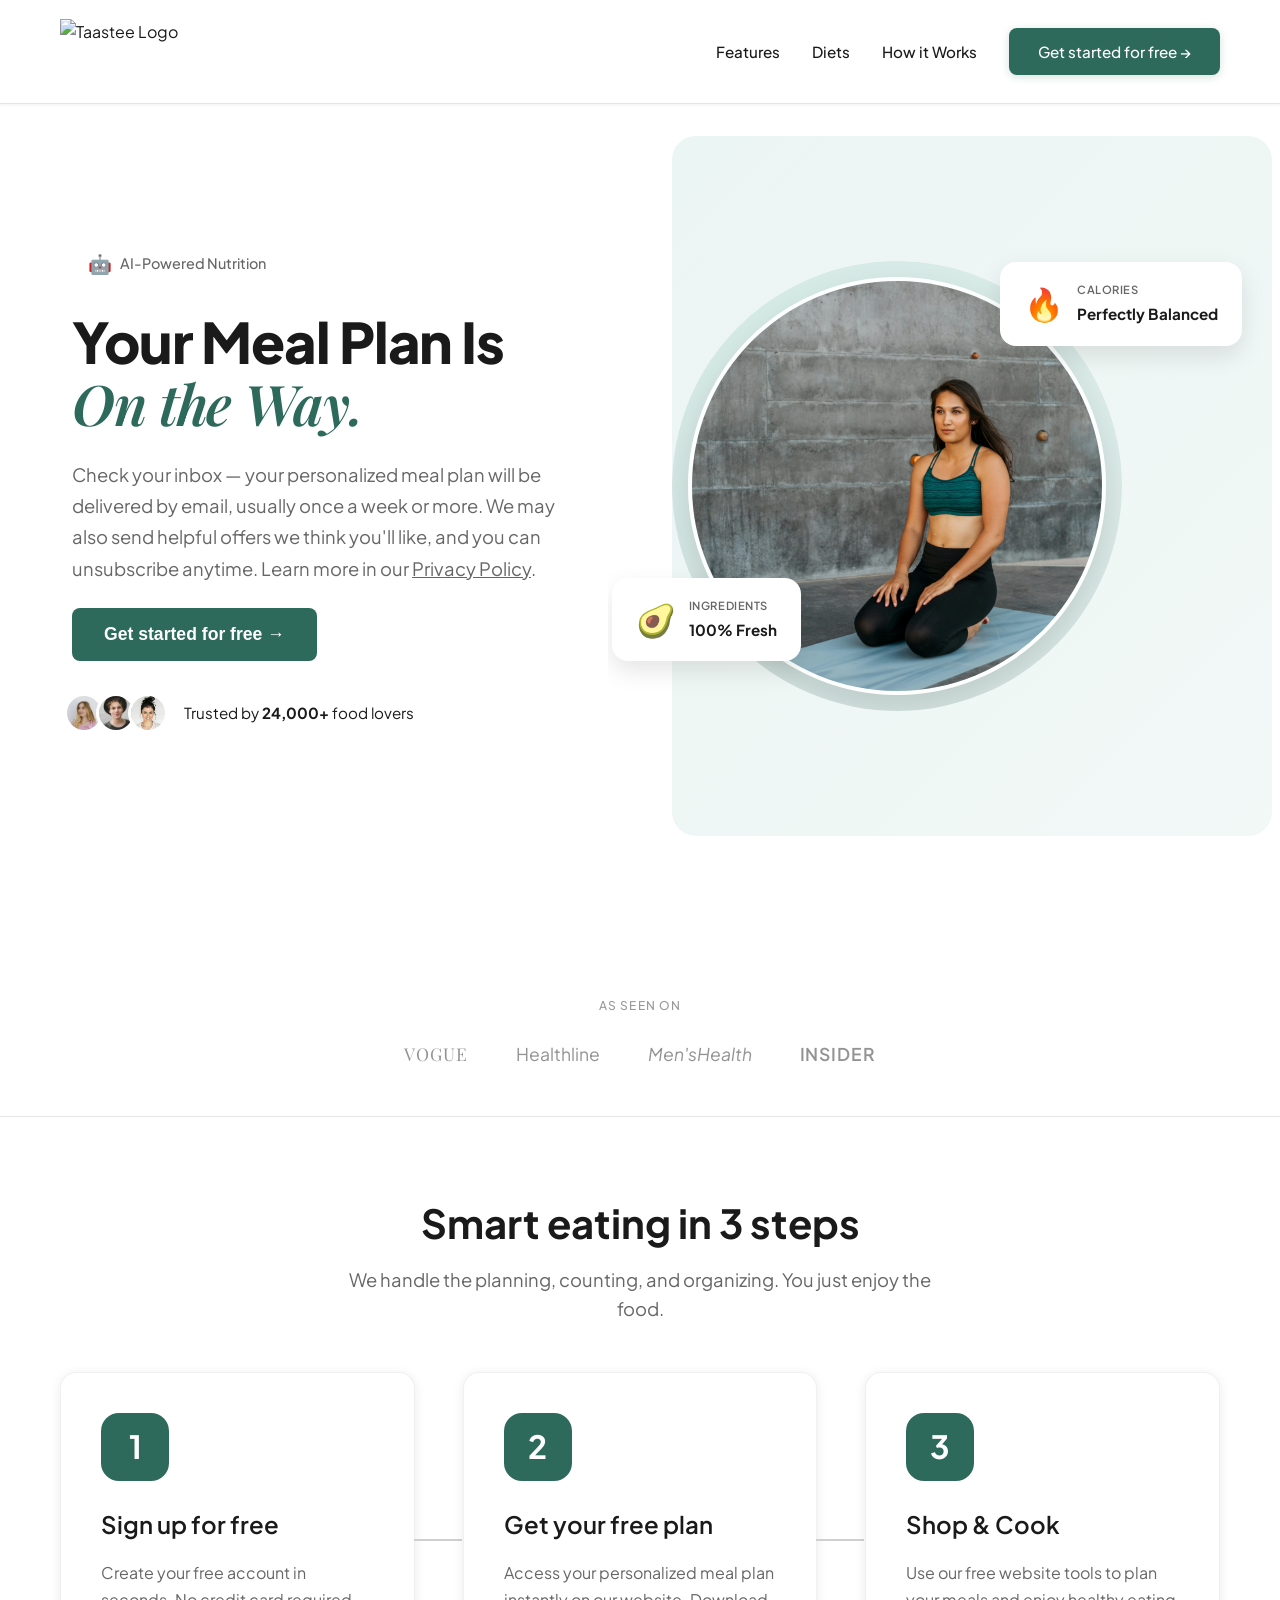
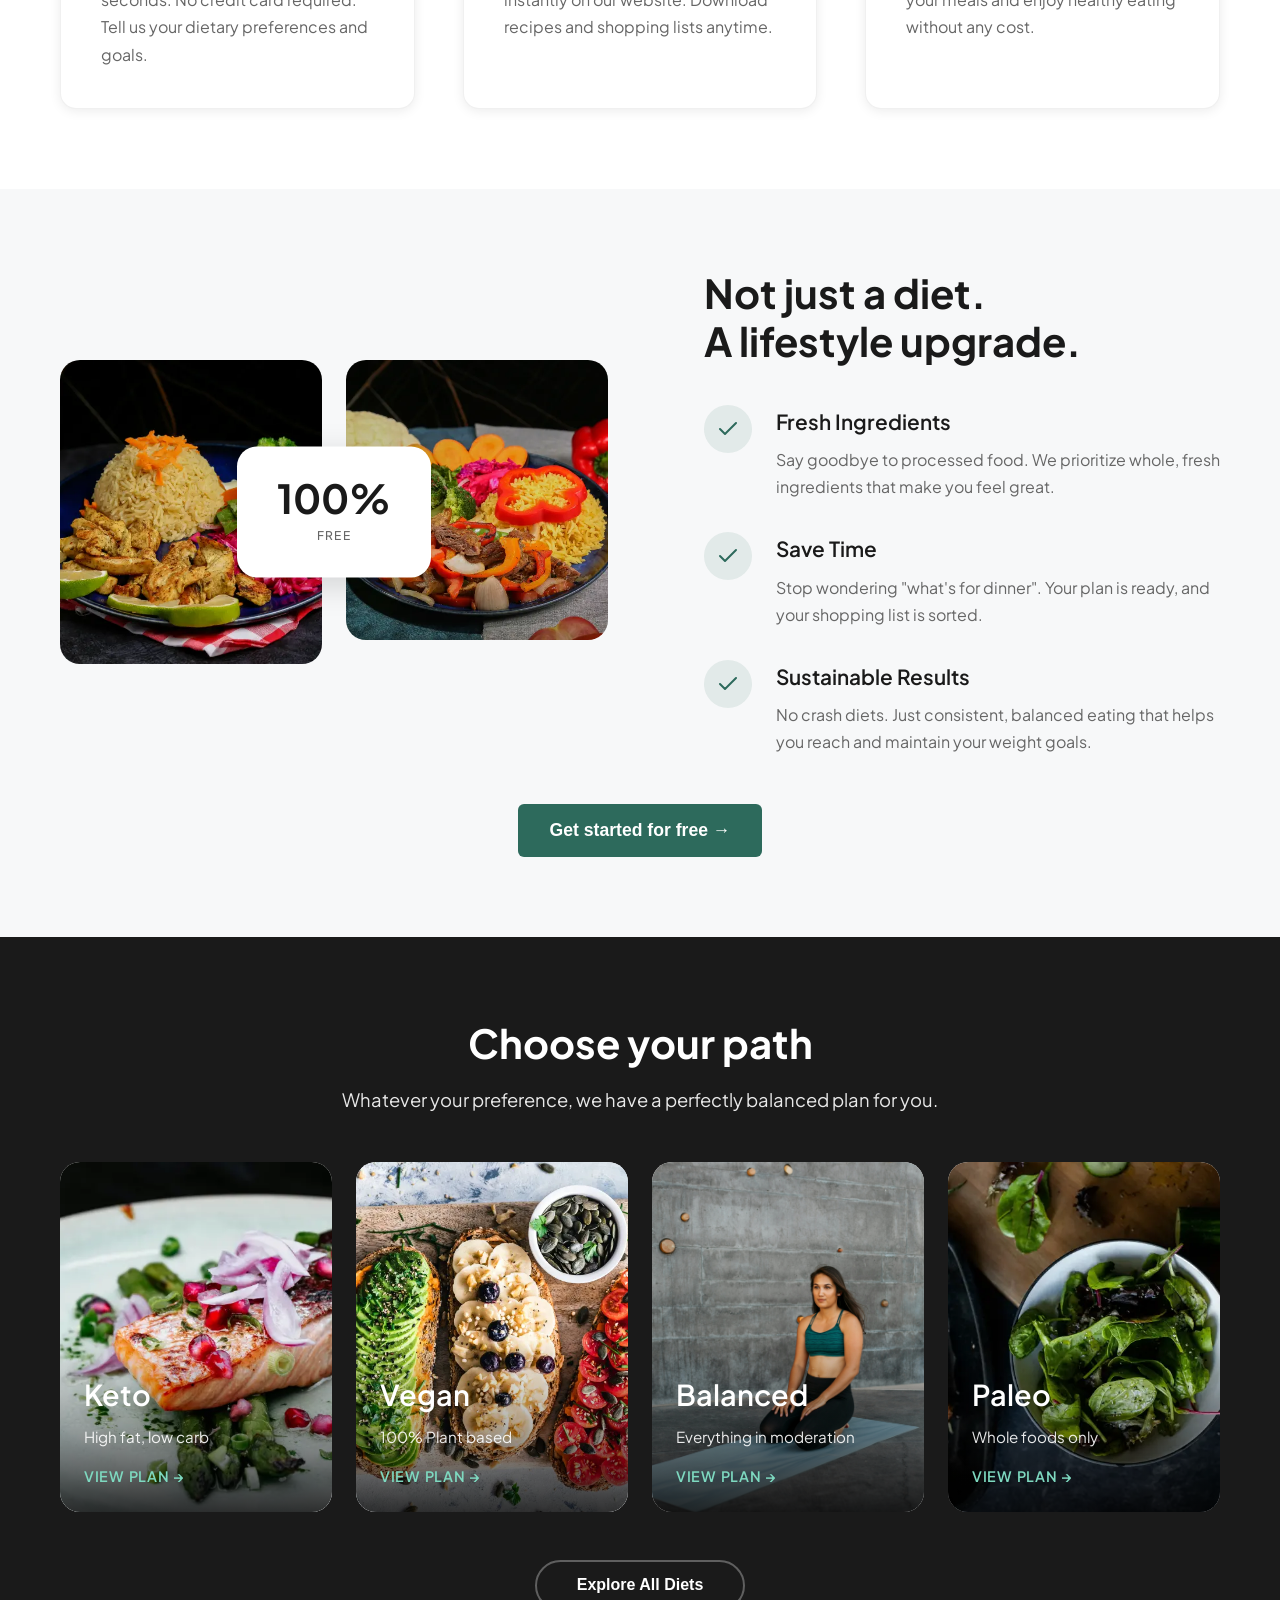
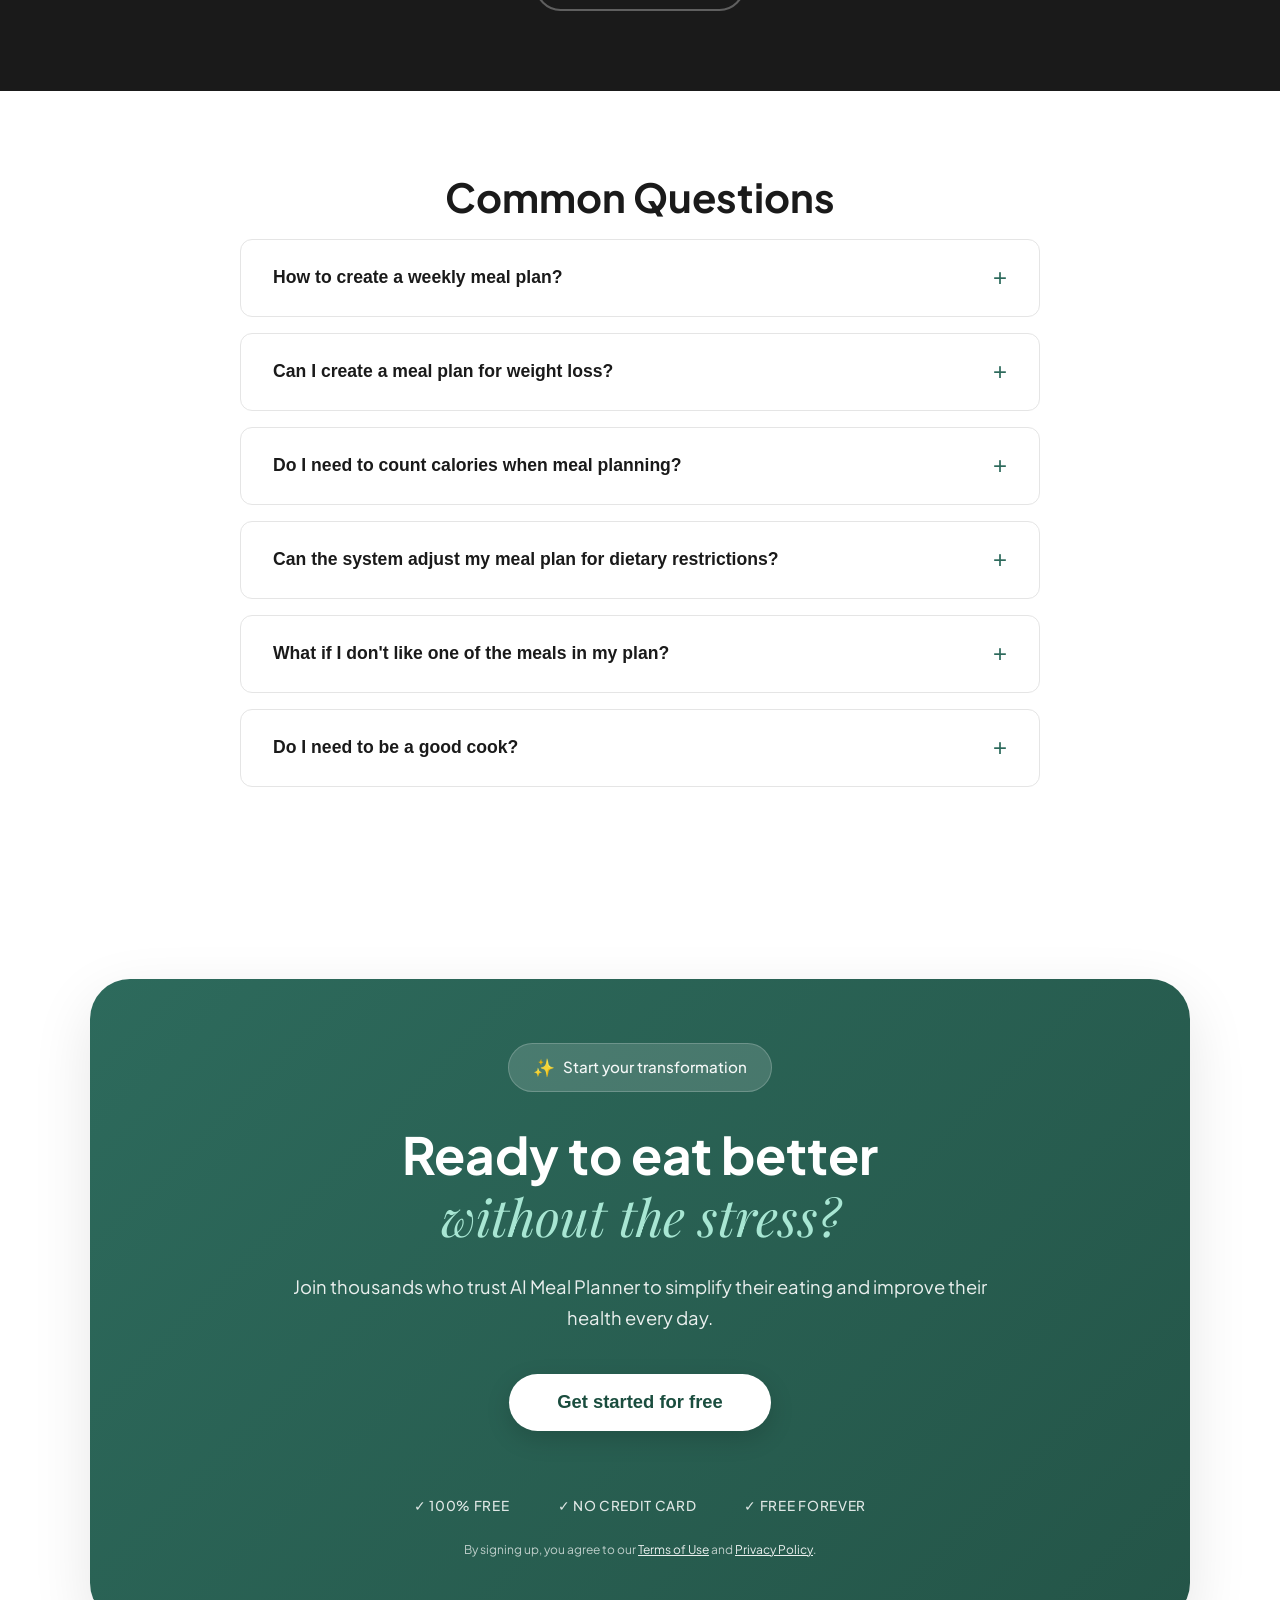
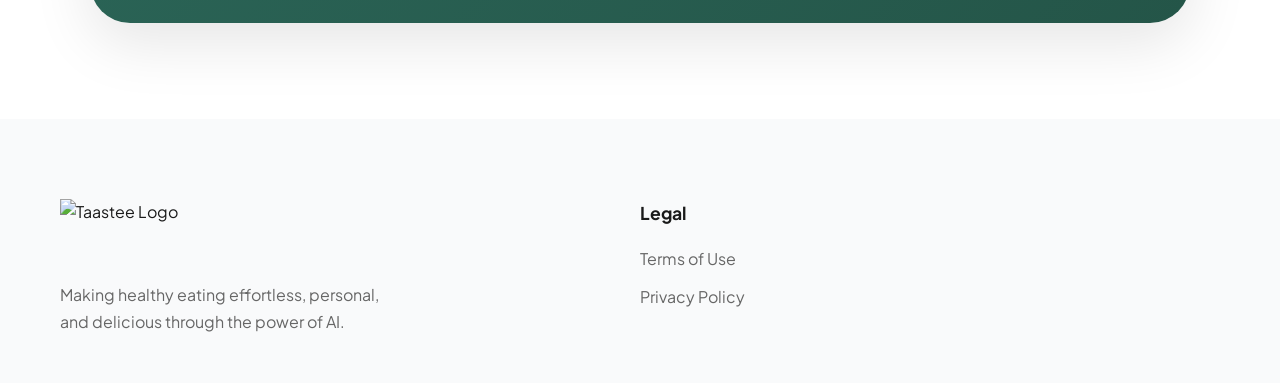
==== commit 6ca6f6dc: "fix mobile responsive" ====
--- a/index.html
+++ b/index.html
@@ -18,7 +18,12 @@
             <div class="nav-brand">
                 <img src="https://homezies.com/wp-content/uploads/2026/01/Taastee-Logo-1.png" alt="Taastee Logo" class="nav-logo">
             </div>
-            <div class="nav-links">
+            <button class="mobile-menu-toggle" id="mobileMenuToggle" aria-label="Toggle menu">
+                <span></span>
+                <span></span>
+                <span></span>
+            </button>
+            <div class="nav-links" id="navLinks">
                 <a href="#features">Features</a>
                 <a href="#diet-plans">Diets</a>
                 <a href="#how-it-works">How it Works</a>
@@ -121,30 +126,6 @@
         </div>
     </section>
 
-    <!-- Stats Section -->
-    <section class="stats-section">
-        <div class="container">
-            <div class="stats-grid">
-                <div class="stat-item">
-                    <div class="stat-number">15K+</div>
-                    <p>Happy Users</p>
-                </div>
-                <div class="stat-item">
-                    <div class="stat-number">1000+</div>
-                    <p>Recipes</p>
-                </div>
-                <div class="stat-item">
-                    <div class="stat-number">50K+</div>
-                    <p>Meals Planned</p>
-                </div>
-                <div class="stat-item">
-                    <div class="stat-number">4.7★</div>
-                    <p>Average Rating</p>
-                </div>
-            </div>
-        </div>
-    </section>
-
     <!-- Features Section -->
     <section id="features" class="features">
         <div class="container">
--- a/styles.css
+++ b/styles.css
@@ -40,6 +40,8 @@
     line-height: 1.6;
     color: var(--text-dark);
     background-color: var(--white);
+    overflow-x: hidden;
+    max-width: 100%;
 }
 
 h1, h2, h3, h4, h5, h6 {
@@ -2300,20 +2302,148 @@
 }
 
 /* Responsive Design */
+
+/* Tablet and Small Laptops */
+@media (max-width: 1024px) {
+    .container {
+        padding: 0 2rem;
+    }
+
+    .hero-grid {
+        gap: 3rem;
+    }
+
+    .features-two-column {
+        gap: 3rem;
+    }
+
+    .steps-grid {
+        grid-template-columns: 1fr;
+    }
+
+    .diet-cards-grid {
+        grid-template-columns: repeat(2, 1fr);
+    }
+
+    /* Privacy & Terms Pages */
+    .privacy-container,
+    .terms-container {
+        padding: 3rem 1.5rem;
+    }
+
+    .privacy-content,
+    .terms-content {
+        padding: 2rem;
+    }
+
+    .privacy-title,
+    .terms-title {
+        font-size: 2.5rem;
+    }
+
+    .privacy-section h2,
+    .terms-section h2 {
+        font-size: 1.6rem;
+    }
+
+    /* Plan Pages */
+    .plan-hero {
+        padding: 3rem 1.5rem;
+    }
+
+    .plan-title {
+        font-size: 2.5rem;
+    }
+
+    .plan-days {
+        padding: 0 1.5rem;
+    }
+
+    .meal-card {
+        padding: 1.5rem;
+    }
+}
+
+/* Mobile Menu Toggle */
+.mobile-menu-toggle {
+    display: none;
+    flex-direction: column;
+    gap: 5px;
+    background: none;
+    border: none;
+    cursor: pointer;
+    padding: 8px;
+    z-index: 1001;
+}
+
+.mobile-menu-toggle span {
+    width: 28px;
+    height: 3px;
+    background-color: var(--text-dark);
+    border-radius: 2px;
+    transition: all 0.3s ease;
+}
+
+.mobile-menu-toggle.active span:nth-child(1) {
+    transform: rotate(45deg) translate(8px, 8px);
+}
+
+.mobile-menu-toggle.active span:nth-child(2) {
+    opacity: 0;
+}
+
+.mobile-menu-toggle.active span:nth-child(3) {
+    transform: rotate(-45deg) translate(7px, -7px);
+}
+
+/* Tablets */
 @media (max-width: 768px) {
+    .mobile-menu-toggle {
+        display: flex;
+    }
+
+    .navbar .container {
+        position: relative;
+    }
+
     .nav-links {
-        flex-wrap: wrap;
-        gap: 1.2rem;
-        justify-content: flex-end;
+        position: fixed;
+        top: 0;
+        right: -100%;
+        width: 280px;
+        height: 100vh;
+        background: white;
+        flex-direction: column;
+        padding: 80px 2rem 2rem;
+        box-shadow: -2px 0 10px rgba(0, 0, 0, 0.1);
+        transition: right 0.3s ease;
+        z-index: 1000;
+        gap: 0;
+        justify-content: flex-start;
+        overflow-y: auto;
+    }
+
+    .nav-links.active {
+        right: 0;
+    }
+
+    .nav-links a {
+        width: 100%;
+        padding: 1rem 0;
+        border-bottom: 1px solid var(--border-color);
+        text-align: left;
     }
 
     .nav-links a:not(.btn-nav-primary) {
-        font-size: 0.85rem;
+        font-size: 1rem;
     }
 
     .btn-nav-primary {
-        padding: 0.6rem 1.4rem;
-        font-size: 0.9rem;
+        margin-top: 1rem;
+        padding: 0.8rem 1.6rem;
+        font-size: 1rem;
+        text-align: center;
+        border: none;
     }
 
     .hero {
@@ -2346,6 +2476,16 @@
         font-size: 1.05rem;
     }
 
+    /* Hero adjustments for tablet */
+    .hero-image-container {
+        max-width: 380px;
+        margin: 0 auto;
+    }
+
+    .hero-right {
+        margin: 0 auto;
+    }
+
     .floating-badge {
         padding: 0.8rem 1.2rem;
     }
@@ -2363,13 +2503,13 @@
     }
 
     .badge-calories {
-        top: 10%;
-        right: 5%;
+        top: 8%;
+        right: 2%;
     }
 
     .badge-ingredients {
-        bottom: 15%;
-        left: 5%;
+        bottom: 12%;
+        left: 2%;
     }
 
     .hero-badges {
@@ -2538,6 +2678,83 @@
     .footer-tagline {
         max-width: 100%;
     }
+
+    /* Privacy & Terms Pages - Tablet */
+    .privacy-container,
+    .terms-container {
+        padding: 2.5rem 1rem;
+    }
+
+    .privacy-content,
+    .terms-content {
+        padding: 1.5rem;
+    }
+
+    .privacy-title,
+    .terms-title {
+        font-size: 2rem;
+    }
+
+    .privacy-section h2,
+    .terms-section h2 {
+        font-size: 1.4rem;
+    }
+
+    .privacy-section h3,
+    .terms-section h3 {
+        font-size: 1.1rem;
+    }
+
+    .privacy-section p,
+    .terms-section p,
+    .privacy-section li,
+    .terms-section li {
+        font-size: 0.95rem;
+    }
+
+    .privacy-table,
+    .important-box {
+        padding: 1rem;
+    }
+
+    /* Plan Pages - Tablet */
+    .plan-hero {
+        padding: 2.5rem 1rem;
+    }
+
+    .plan-title {
+        font-size: 2rem;
+    }
+
+    .plan-subtitle {
+        font-size: 1rem;
+    }
+
+    .plan-days {
+        padding: 0 1rem;
+    }
+
+    .day-card {
+        padding: 1.5rem;
+    }
+
+    .meal-card {
+        padding: 1.2rem;
+    }
+
+    .meal-icon-container {
+        width: 50px;
+        height: 50px;
+        min-width: 50px;
+    }
+
+    .meal-icon {
+        font-size: 1.5rem;
+    }
+
+    .plan-cta-section {
+        padding: 3rem 1rem;
+    }
 }
 
 @media (max-width: 480px) {
@@ -2546,8 +2763,9 @@
     }
 
     .navbar .container {
-        flex-direction: column;
-        gap: 1rem;
+        flex-direction: row;
+        justify-content: space-between;
+        align-items: center;
     }
 
     .nav-brand {
@@ -2555,7 +2773,11 @@
     }
 
     .nav-logo {
-        height: 36px;
+        height: 50px;
+    }
+
+    .mobile-menu-toggle {
+        display: flex;
     }
 
     .nav-links {
@@ -2591,17 +2813,30 @@
         font-size: 1rem;
     }
 
+    .hero-left {
+        text-align: center;
+    }
+
     .hero-title {
-        font-size: 1.8rem;
+        font-size: 2rem;
+        text-align: center;
     }
 
     .hero-subtitle {
-        font-size: 0.95rem;
+        font-size: 1rem;
+        text-align: center;
+    }
+
+    .trust-badge {
+        margin: 0 auto;
     }
 
     .btn-hero-cta {
-        padding: 0.9rem 1.5rem;
-        font-size: 1rem;
+        padding: 1.1rem 2rem;
+        font-size: 1.05rem;
+        width: 100%;
+        max-width: 100%;
+        border-radius: 12px;
     }
 
     .trust-users {
@@ -2620,6 +2855,24 @@
         font-size: 0.85rem;
     }
 
+    /* Hero Image Container - Mobile */
+    .hero-image-container {
+        max-width: 350px;
+        margin: 0 auto;
+    }
+
+    .hero-right {
+        position: relative;
+        padding: 1rem 1rem 1rem 1rem;
+        background: linear-gradient(135deg, rgba(190, 222, 215, 0.3) 0%, rgba(210, 232, 227, 0.3) 100%);
+        border-radius: 24px;
+        margin-right: -2rem;
+        display: flex;
+        align-items: center;
+        min-height: 600px;
+        margin: 0 auto;
+    }
+
     .floating-badge {
         padding: 0.6rem 1rem;
     }
@@ -2634,6 +2887,17 @@
 
     .floating-badge .badge-text strong {
         font-size: 0.75rem;
+    }
+
+    /* Better badge positioning on mobile */
+    .badge-calories {
+        top: 18%;
+        right: 0;
+    }
+
+    .badge-ingredients {
+        bottom: 20%;
+        left: 0;
     }
 
     .badge-item {
@@ -2978,5 +3242,198 @@
         flex-direction: column;
         gap: 0.5rem;
     }
-}
-
+
+    /* Privacy & Terms Pages - Mobile */
+    .privacy-container,
+    .terms-container {
+        padding: 2rem 1rem;
+    }
+
+    .privacy-header,
+    .terms-header {
+        margin-bottom: 2rem;
+    }
+
+    .privacy-title,
+    .terms-title {
+        font-size: 1.75rem;
+        line-height: 1.2;
+    }
+
+    .privacy-date,
+    .terms-date {
+        font-size: 0.9rem;
+    }
+
+    .privacy-content,
+    .terms-content {
+        padding: 1.25rem;
+        border-radius: 12px;
+    }
+
+    .privacy-section,
+    .terms-section {
+        margin-bottom: 2rem;
+    }
+
+    .privacy-section h2,
+    .terms-section h2 {
+        font-size: 1.25rem;
+        margin-bottom: 0.8rem;
+    }
+
+    .privacy-section h3,
+    .terms-section h3 {
+        font-size: 1.05rem;
+        margin-top: 1.2rem;
+    }
+
+    .privacy-section p,
+    .terms-section p {
+        font-size: 0.9rem;
+        line-height: 1.7;
+    }
+
+    .privacy-section ul,
+    .privacy-section ol,
+    .terms-section ul,
+    .terms-section ol {
+        font-size: 0.9rem;
+        padding-left: 1.5rem;
+    }
+
+    .privacy-table,
+    .important-box,
+    .disclaimer-box {
+        padding: 1rem;
+        margin: 1rem 0;
+    }
+
+    .privacy-overview,
+    .terms-overview {
+        padding: 1.5rem;
+        font-size: 0.9rem;
+    }
+
+    /* Plan Pages - Mobile */
+    .plan-hero {
+        padding: 2rem 1rem;
+    }
+
+    .plan-title {
+        font-size: 1.75rem;
+        line-height: 1.2;
+    }
+
+    .plan-subtitle {
+        font-size: 0.95rem;
+    }
+
+    .plan-days {
+        padding: 0;
+    }
+
+    .day-card {
+        padding: 1.25rem;
+        margin: 0 1rem 1.5rem;
+    }
+
+    .day-header h2 {
+        font-size: 1.4rem;
+    }
+
+    .day-badge {
+        font-size: 0.7rem;
+        padding: 0.35rem 0.9rem;
+    }
+
+    .day-intro {
+        font-size: 0.9rem;
+    }
+
+    .macros-display {
+        flex-wrap: wrap;
+        gap: 0.5rem;
+    }
+
+    .macro-badge {
+        font-size: 0.75rem;
+        padding: 0.4rem 0.8rem;
+    }
+
+    .tips-list {
+        padding-left: 1.2rem;
+    }
+
+    .tips-list li {
+        font-size: 0.85rem;
+    }
+
+    .meal-card {
+        flex-direction: column;
+        padding: 1rem;
+        gap: 1rem;
+    }
+
+    .meal-icon-container {
+        width: 45px;
+        height: 45px;
+        min-width: 45px;
+    }
+
+    .meal-icon {
+        font-size: 1.3rem;
+    }
+
+    .meal-content h3 {
+        font-size: 1.1rem;
+    }
+
+    .meal-desc {
+        font-size: 0.85rem;
+    }
+
+    .meal-benefits {
+        font-size: 0.8rem;
+        flex-wrap: wrap;
+    }
+
+    .plan-disclaimer {
+        font-size: 0.75rem;
+        padding: 1rem;
+        margin: 1.5rem 1rem;
+    }
+
+    .plan-cta-section {
+        padding: 2.5rem 1rem;
+    }
+
+    .plan-cta-button {
+        padding: 1rem 2rem;
+        font-size: 1rem;
+    }
+
+    /* Improve touch targets for mobile */
+    .btn-nav-primary,
+    .btn-hero-cta,
+    .btn-cta-white,
+    .btn-explore-diets,
+    .plan-cta-button {
+        min-height: 44px;
+        display: inline-flex;
+        align-items: center;
+        justify-content: center;
+    }
+
+    /* Better readability */
+    body {
+        font-size: 16px;
+        line-height: 1.6;
+    }
+
+    /* Smooth scroll for mobile */
+    html {
+        scroll-behavior: smooth;
+    }
+}
+
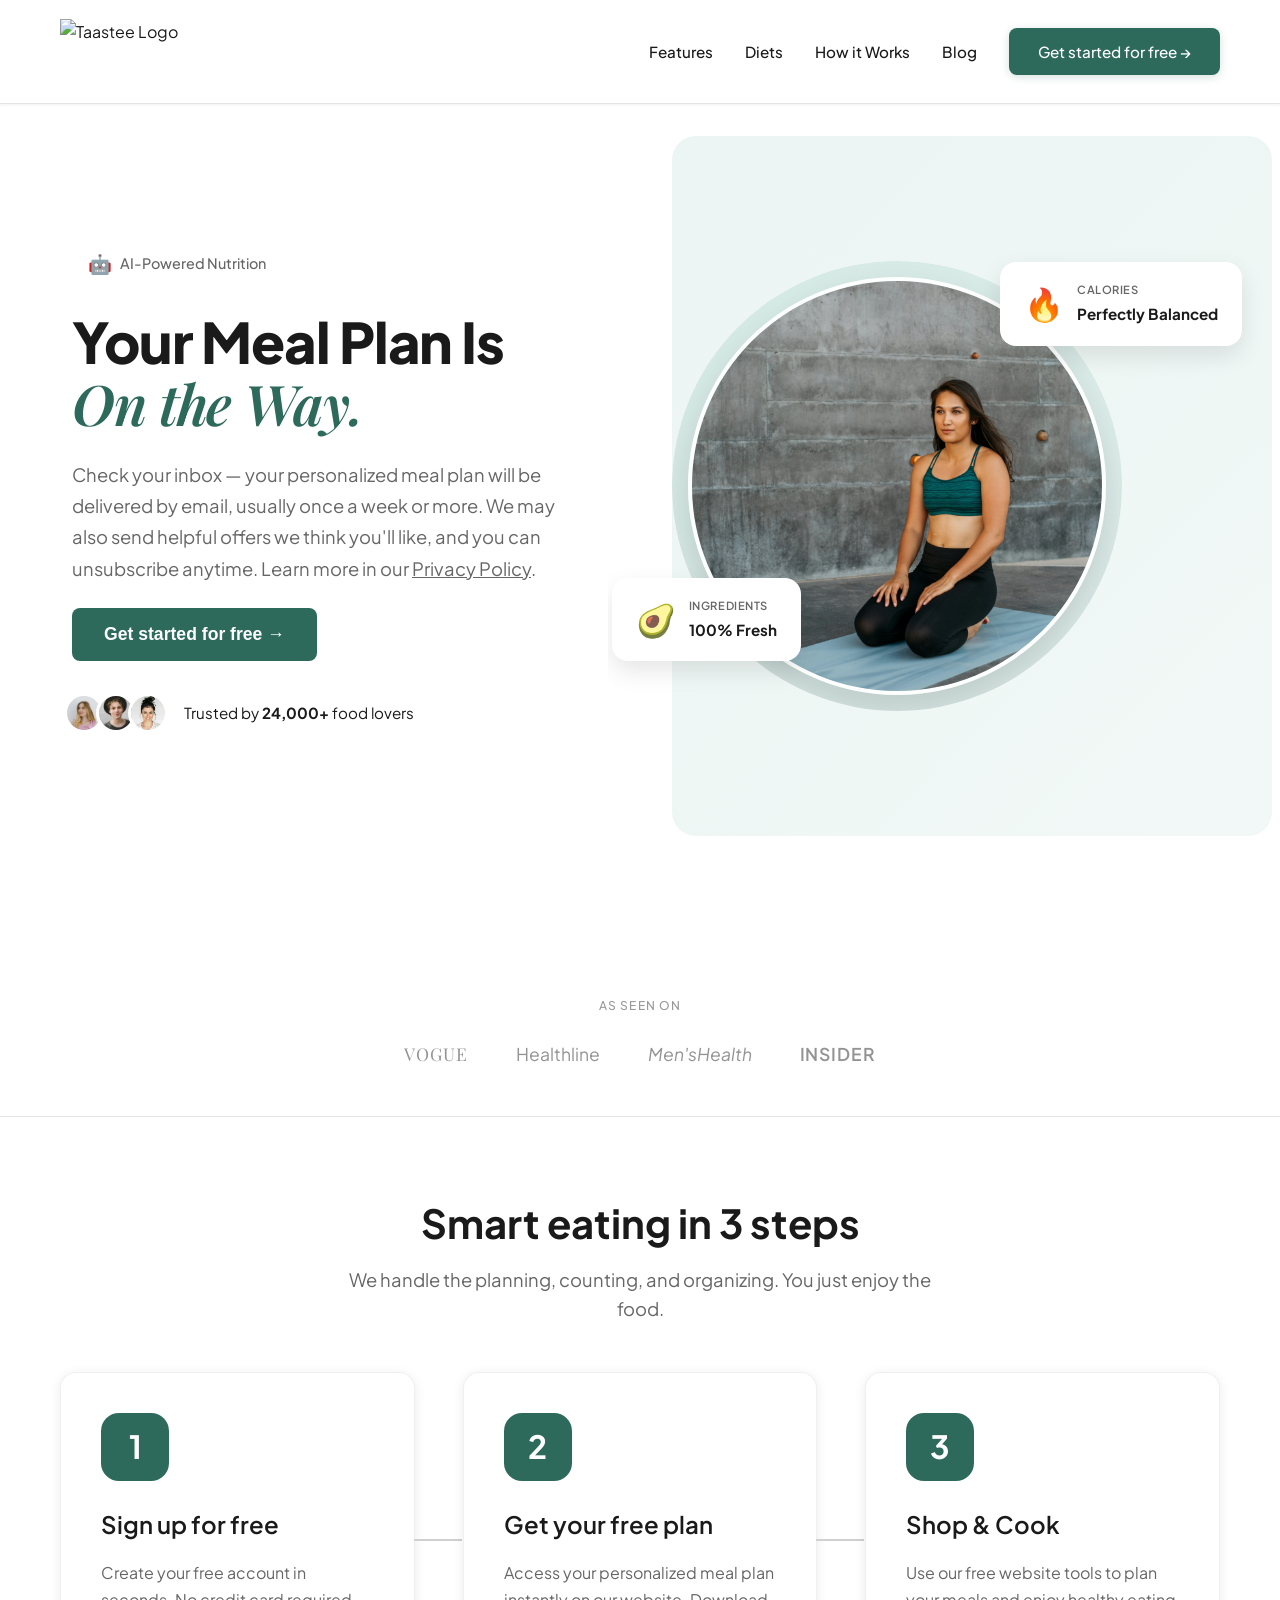
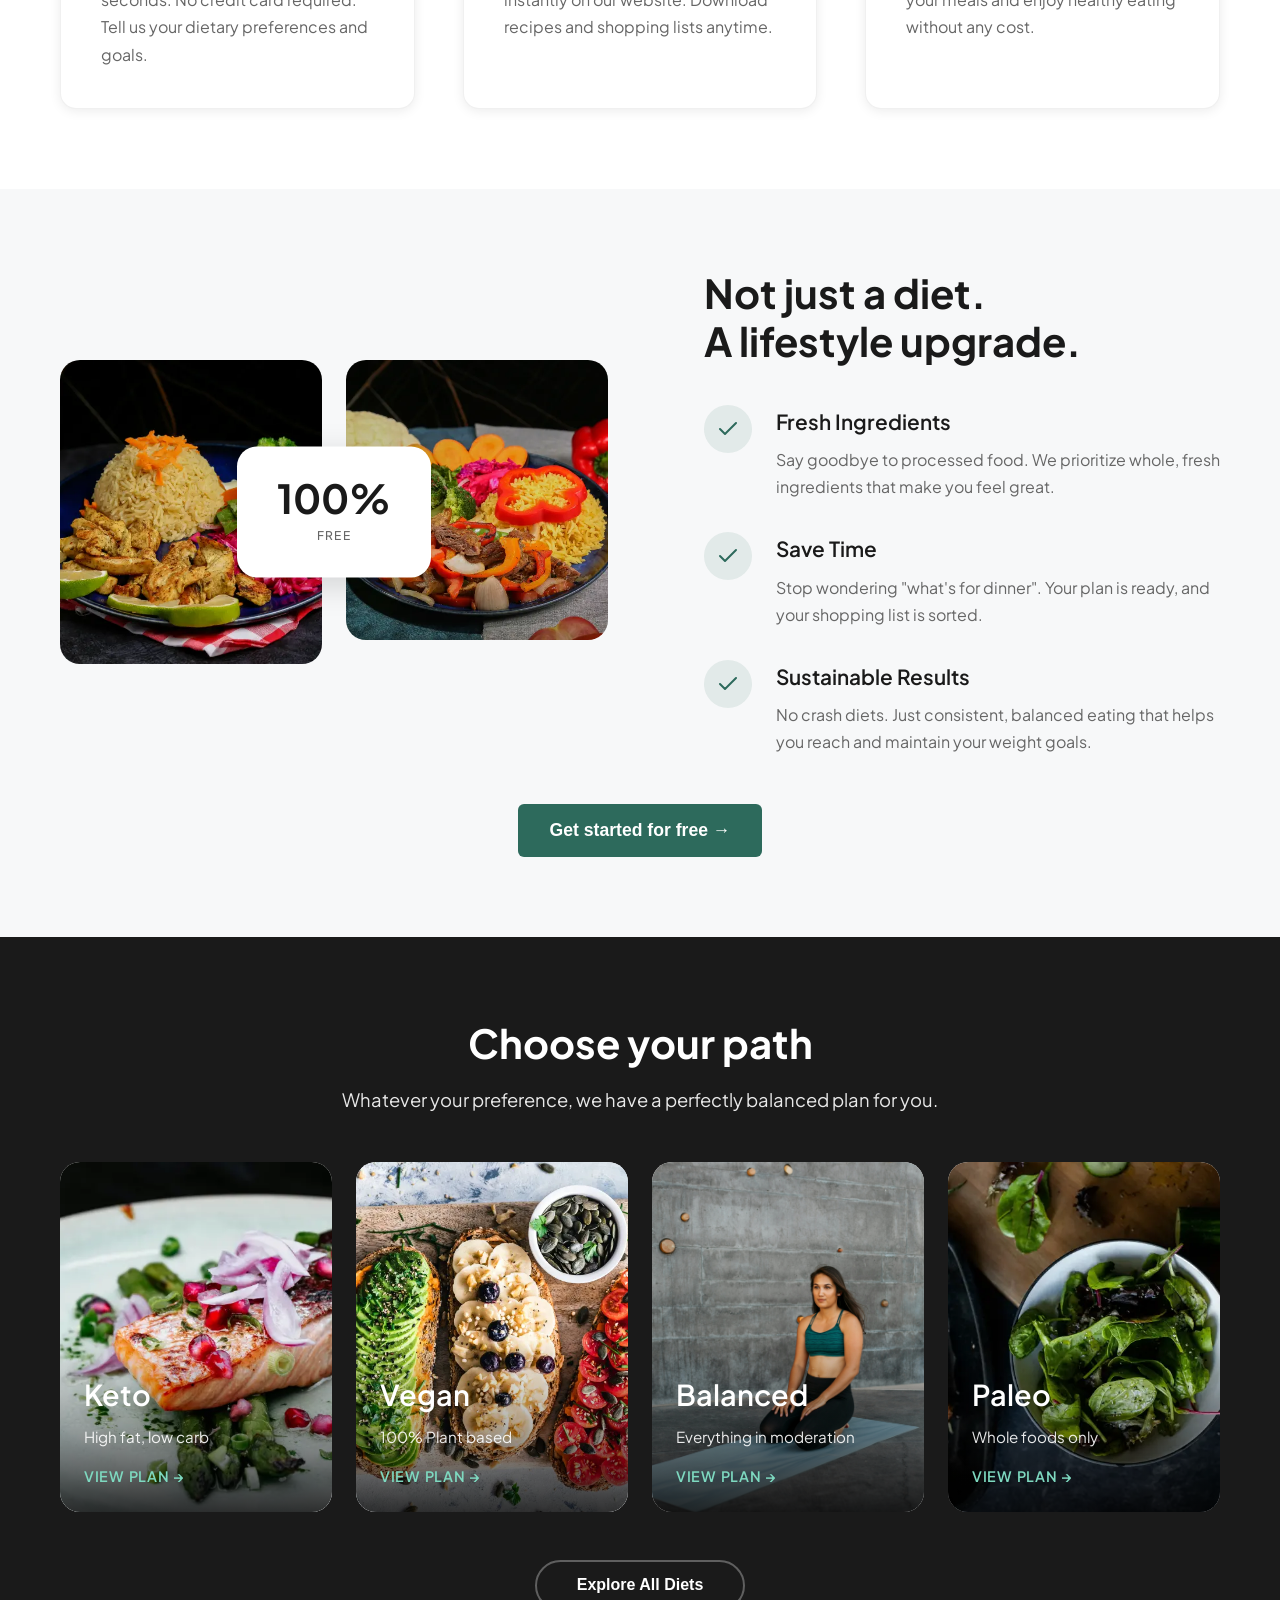
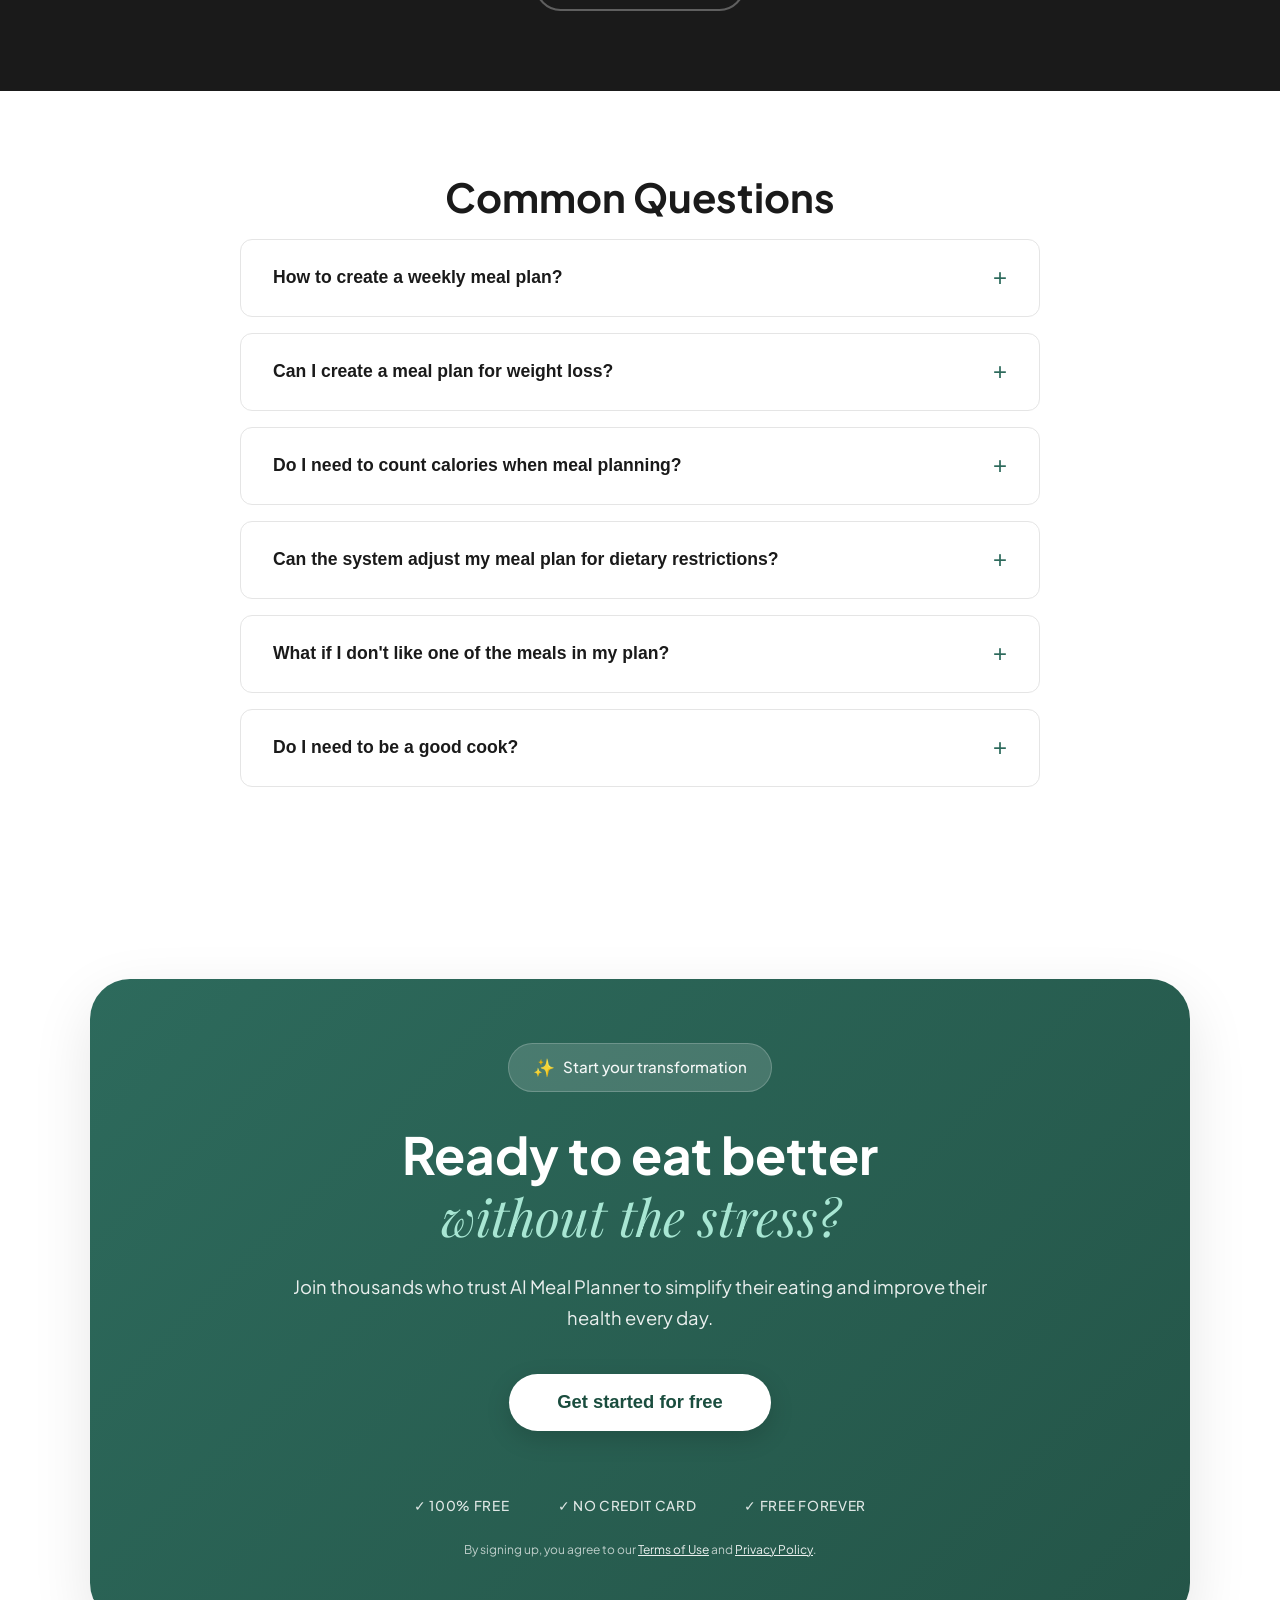
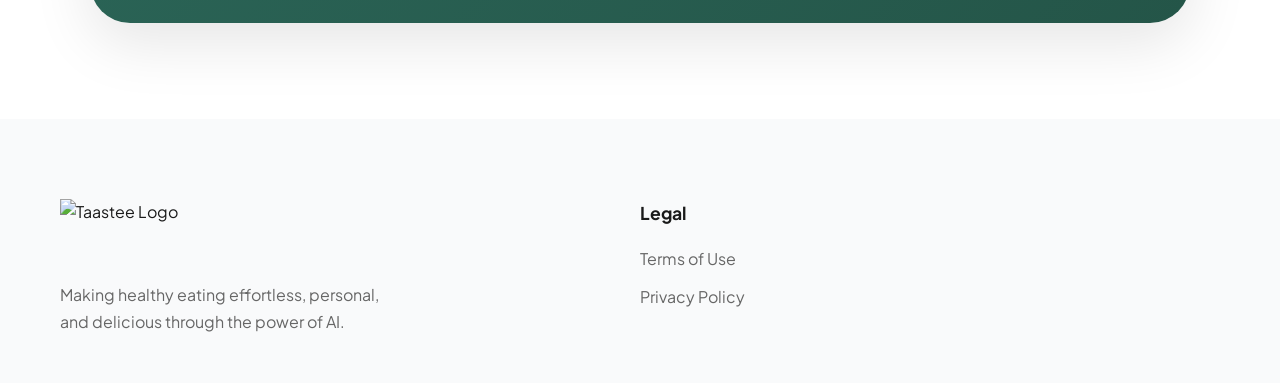
==== commit 78193787: "update blog" ====
--- a/index.html
+++ b/index.html
@@ -27,6 +27,7 @@
                 <a href="#features">Features</a>
                 <a href="#diet-plans">Diets</a>
                 <a href="#how-it-works">How it Works</a>
+                <a href="blog/blog.html">Blog</a>
                 <a href="onboarding.html" class="btn-nav-primary">Get started for free →</a>
             </div>
         </div>
--- a/styles.css
+++ b/styles.css
@@ -2782,18 +2782,16 @@
 
     .nav-links {
         width: 100%;
-        justify-content: center;
-        gap: 0.8rem;
-        flex-wrap: wrap;
+        max-width: 100%;
     }
 
     .nav-links a:not(.btn-nav-primary) {
-        font-size: 0.8rem;
+        font-size: 1rem;
     }
 
     .btn-nav-primary {
-        padding: 0.6rem 1.2rem;
-        font-size: 0.85rem;
+        padding: 0.8rem 1.6rem;
+        font-size: 1rem;
     }
 
     .hero {
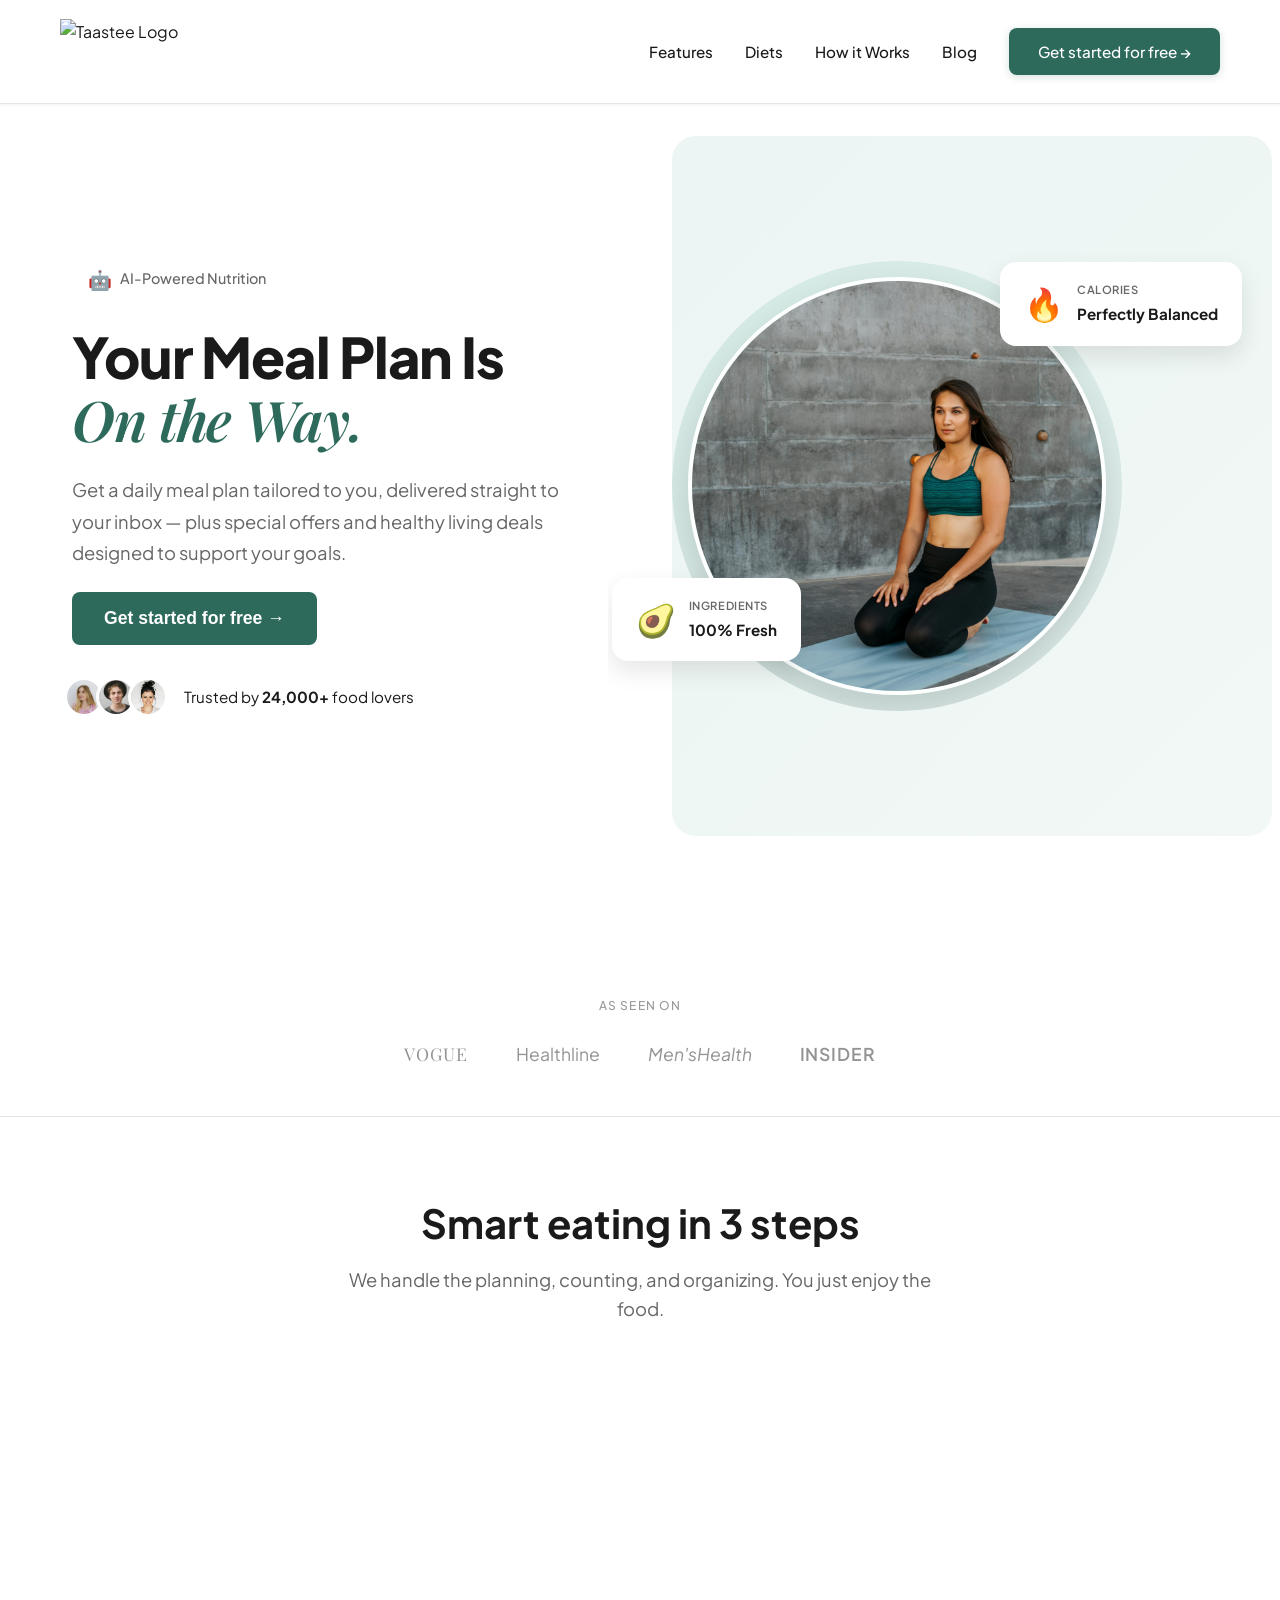
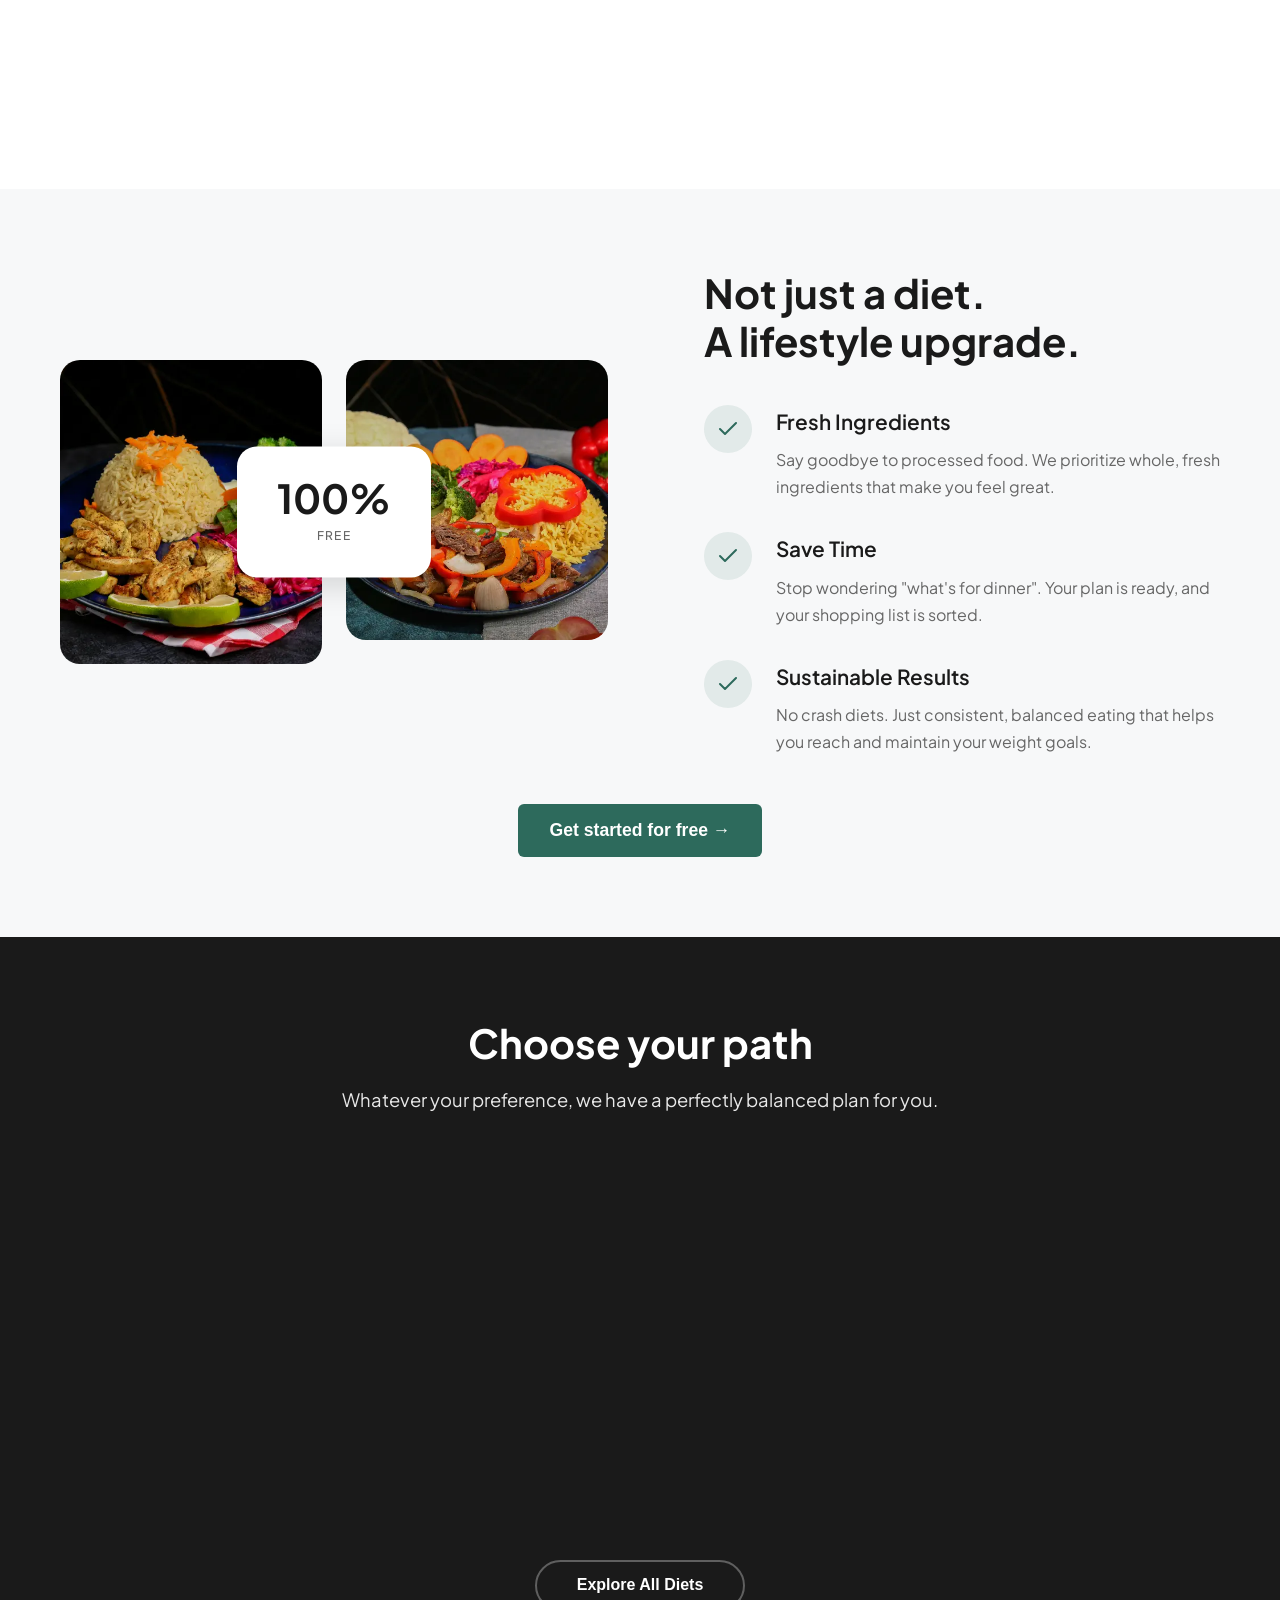
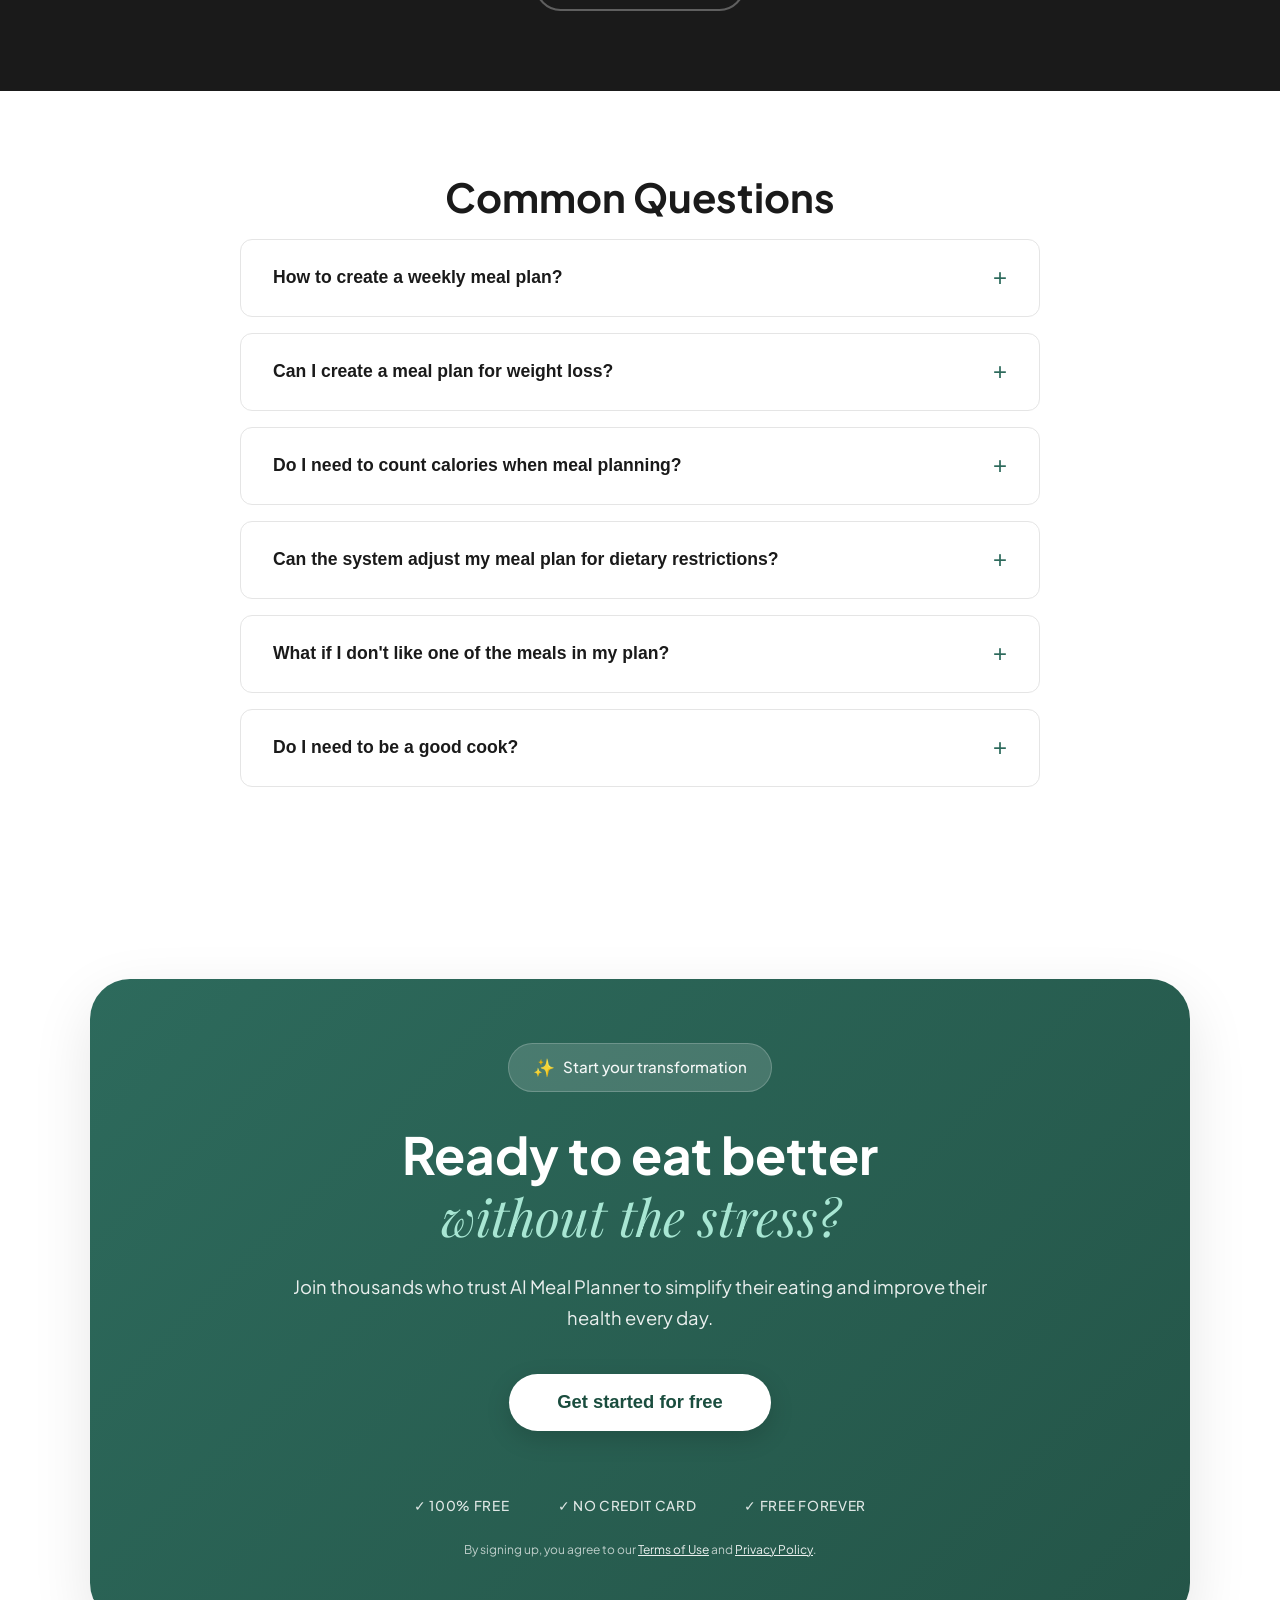
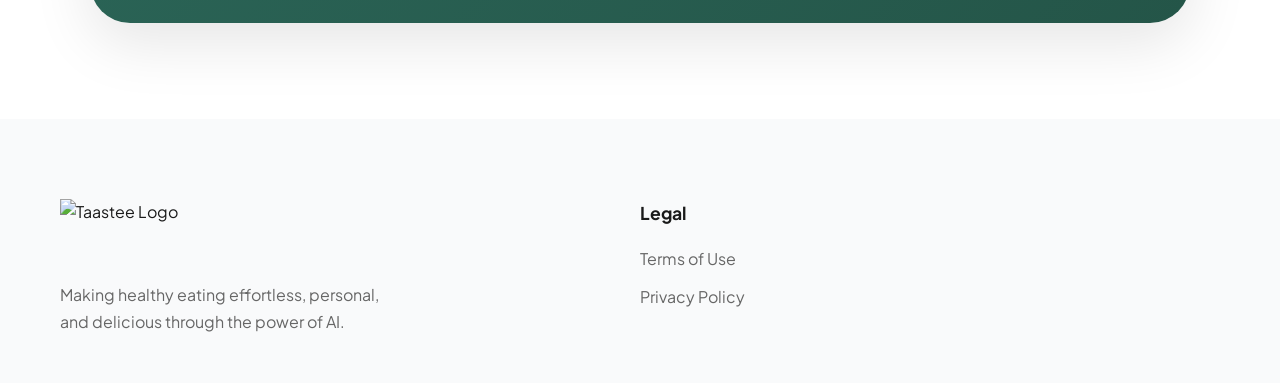
==== commit b09036c4: "update sub-title" ====
--- a/index.html
+++ b/index.html
@@ -44,7 +44,7 @@
                     </div>
                     <h1 class="hero-title">Your Meal Plan Is <br><span class="highlight">On the Way.</span></h1>
                     <p class="hero-subtitle">
-                        Check your inbox — your personalized meal plan will be delivered by email, usually once a week or more. We may also send helpful offers we think you'll like, and you can unsubscribe anytime. Learn more in our <a href="privacy-policy.html" style="color: inherit; text-decoration: underline;">Privacy Policy</a>.
+                        Get a daily meal plan tailored to you, delivered straight to your inbox — plus special offers and healthy living deals designed to support your goals.
                     </p>
                     <button class="btn-hero-cta" onclick="window.location.href='onboarding.html'">Get started for free →</button>
                     
